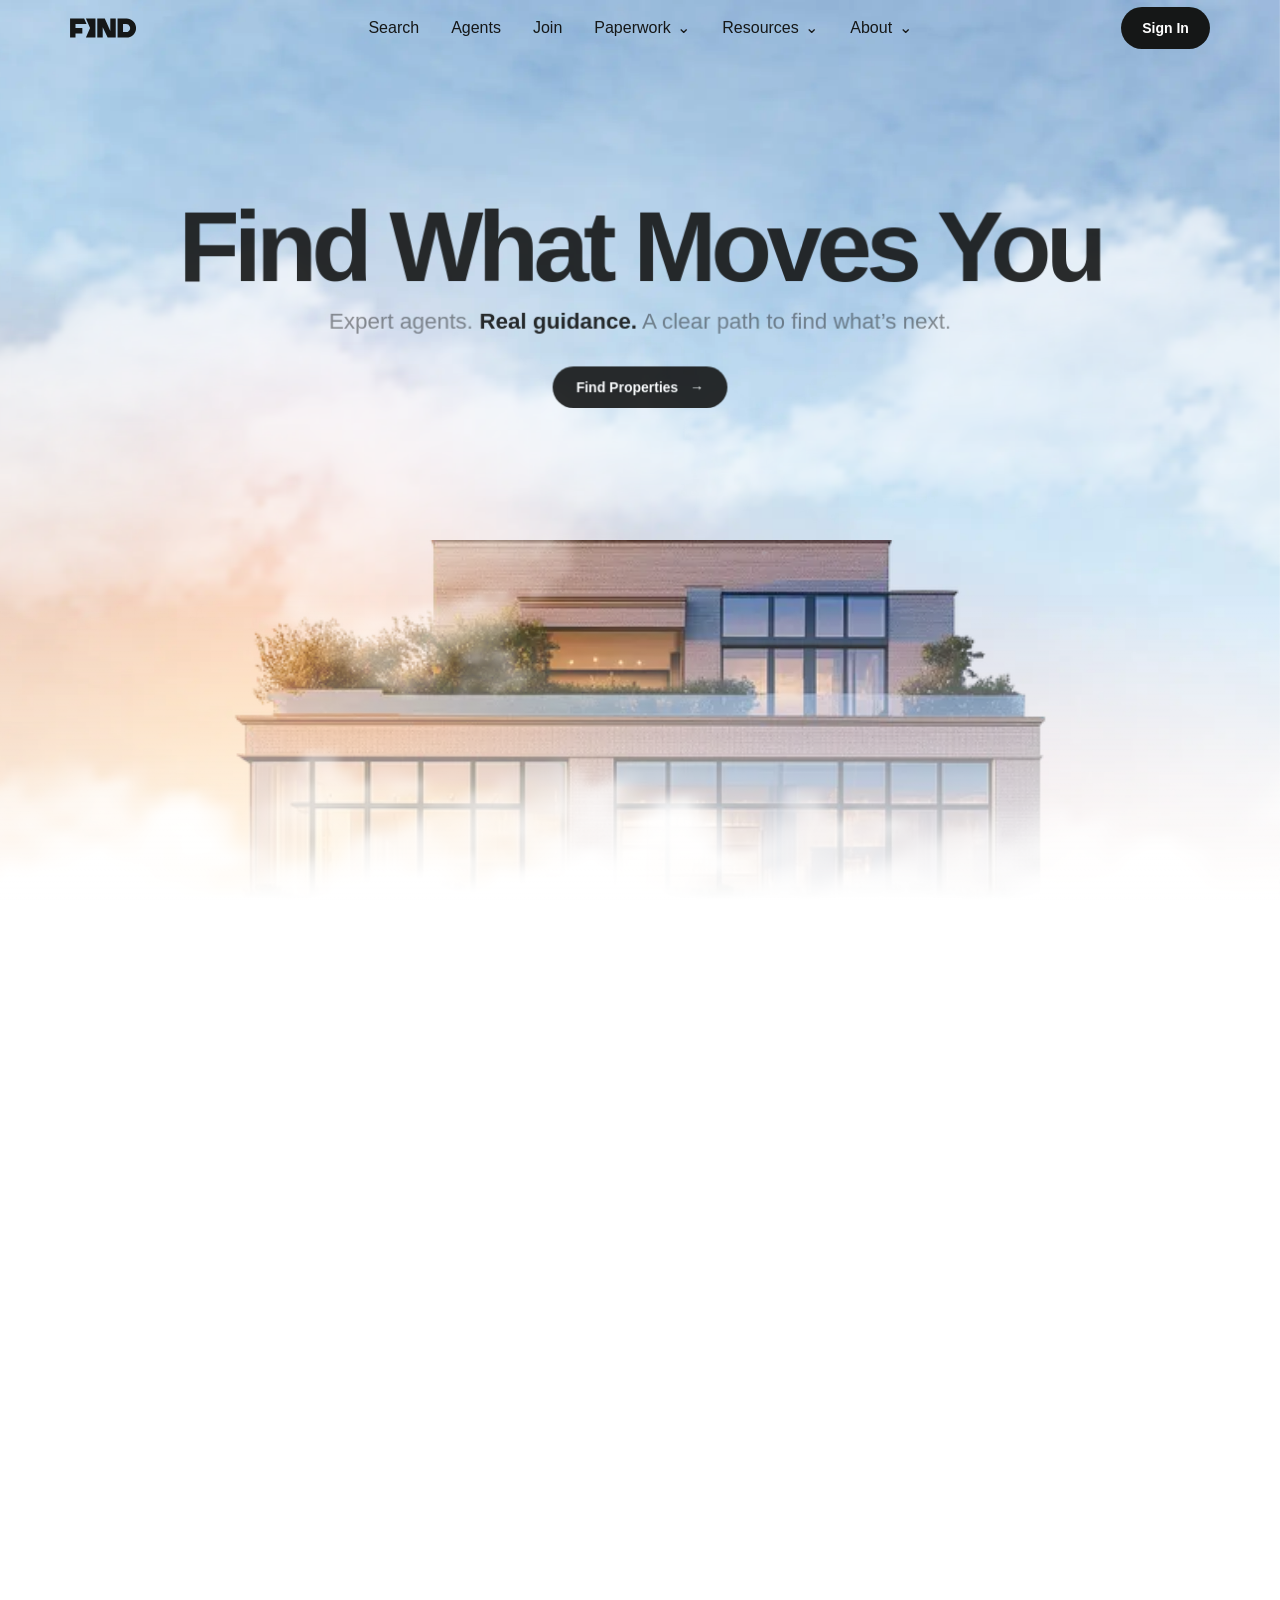
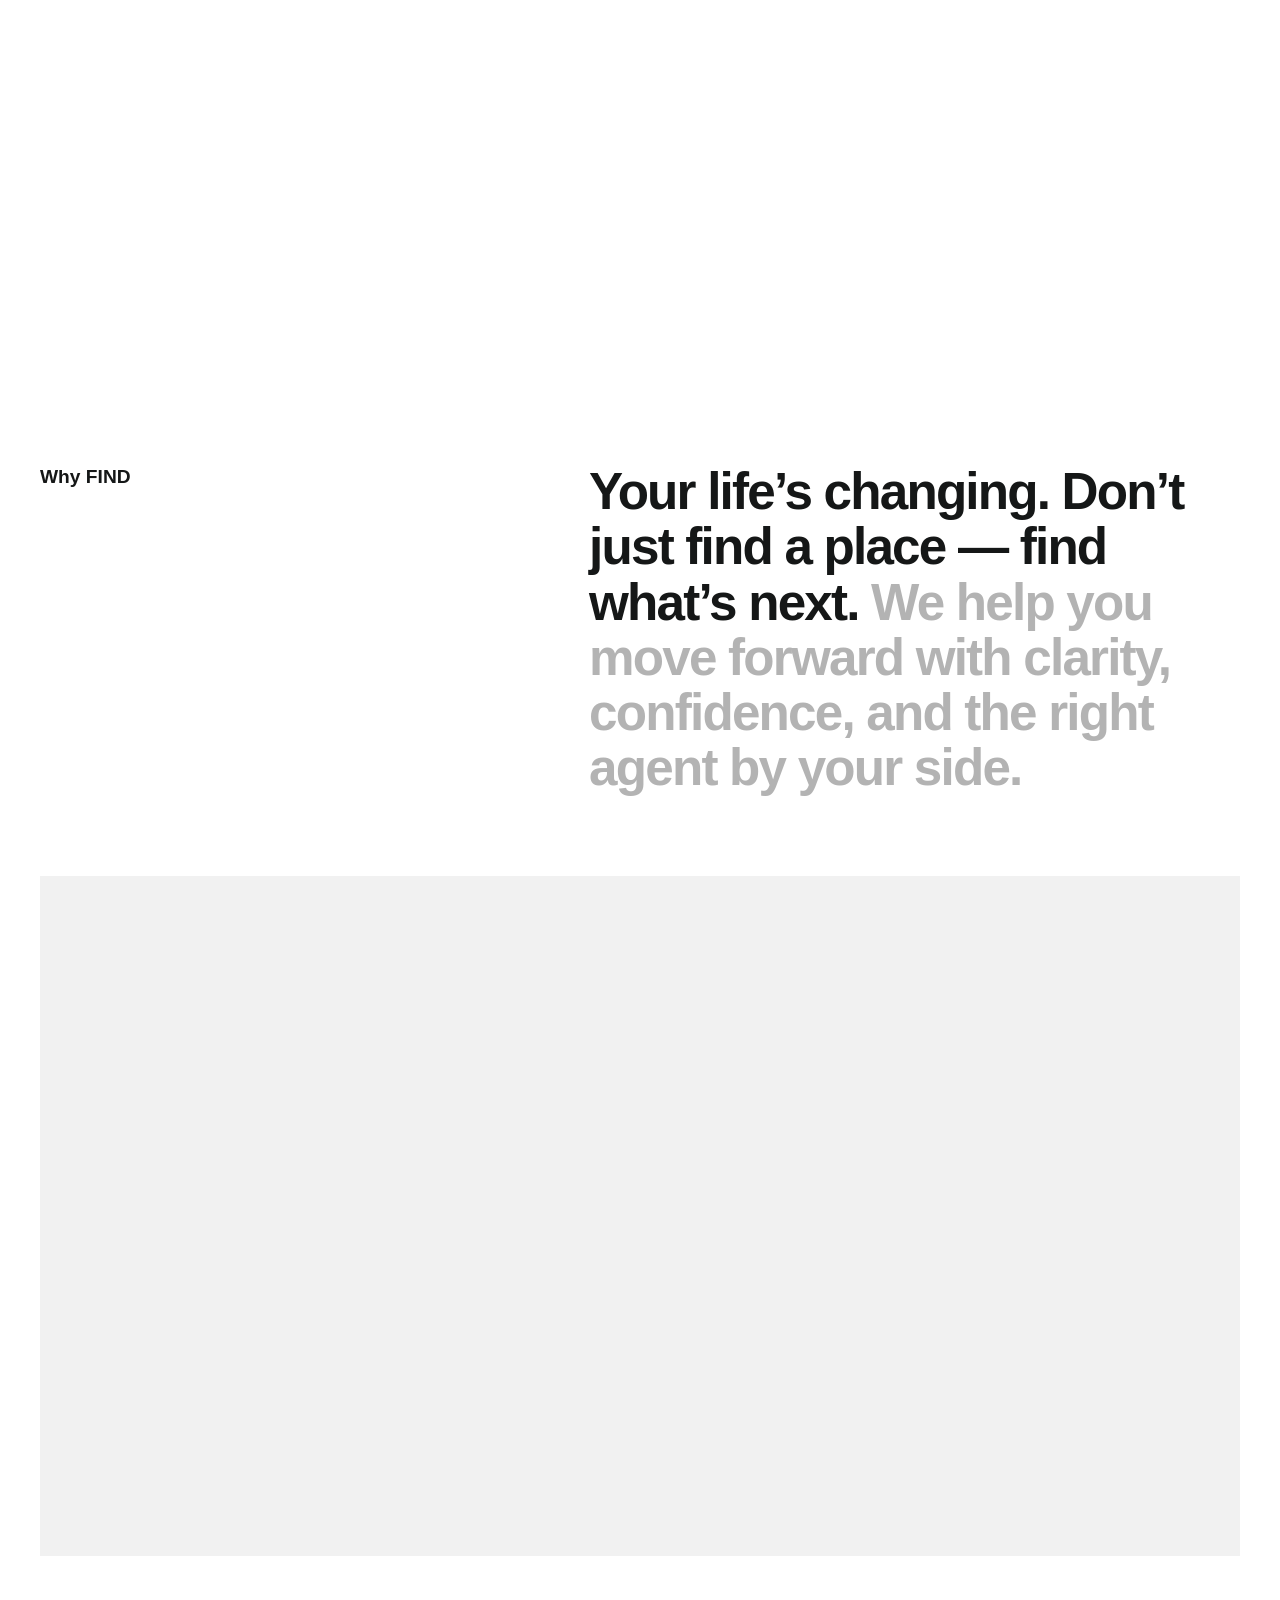
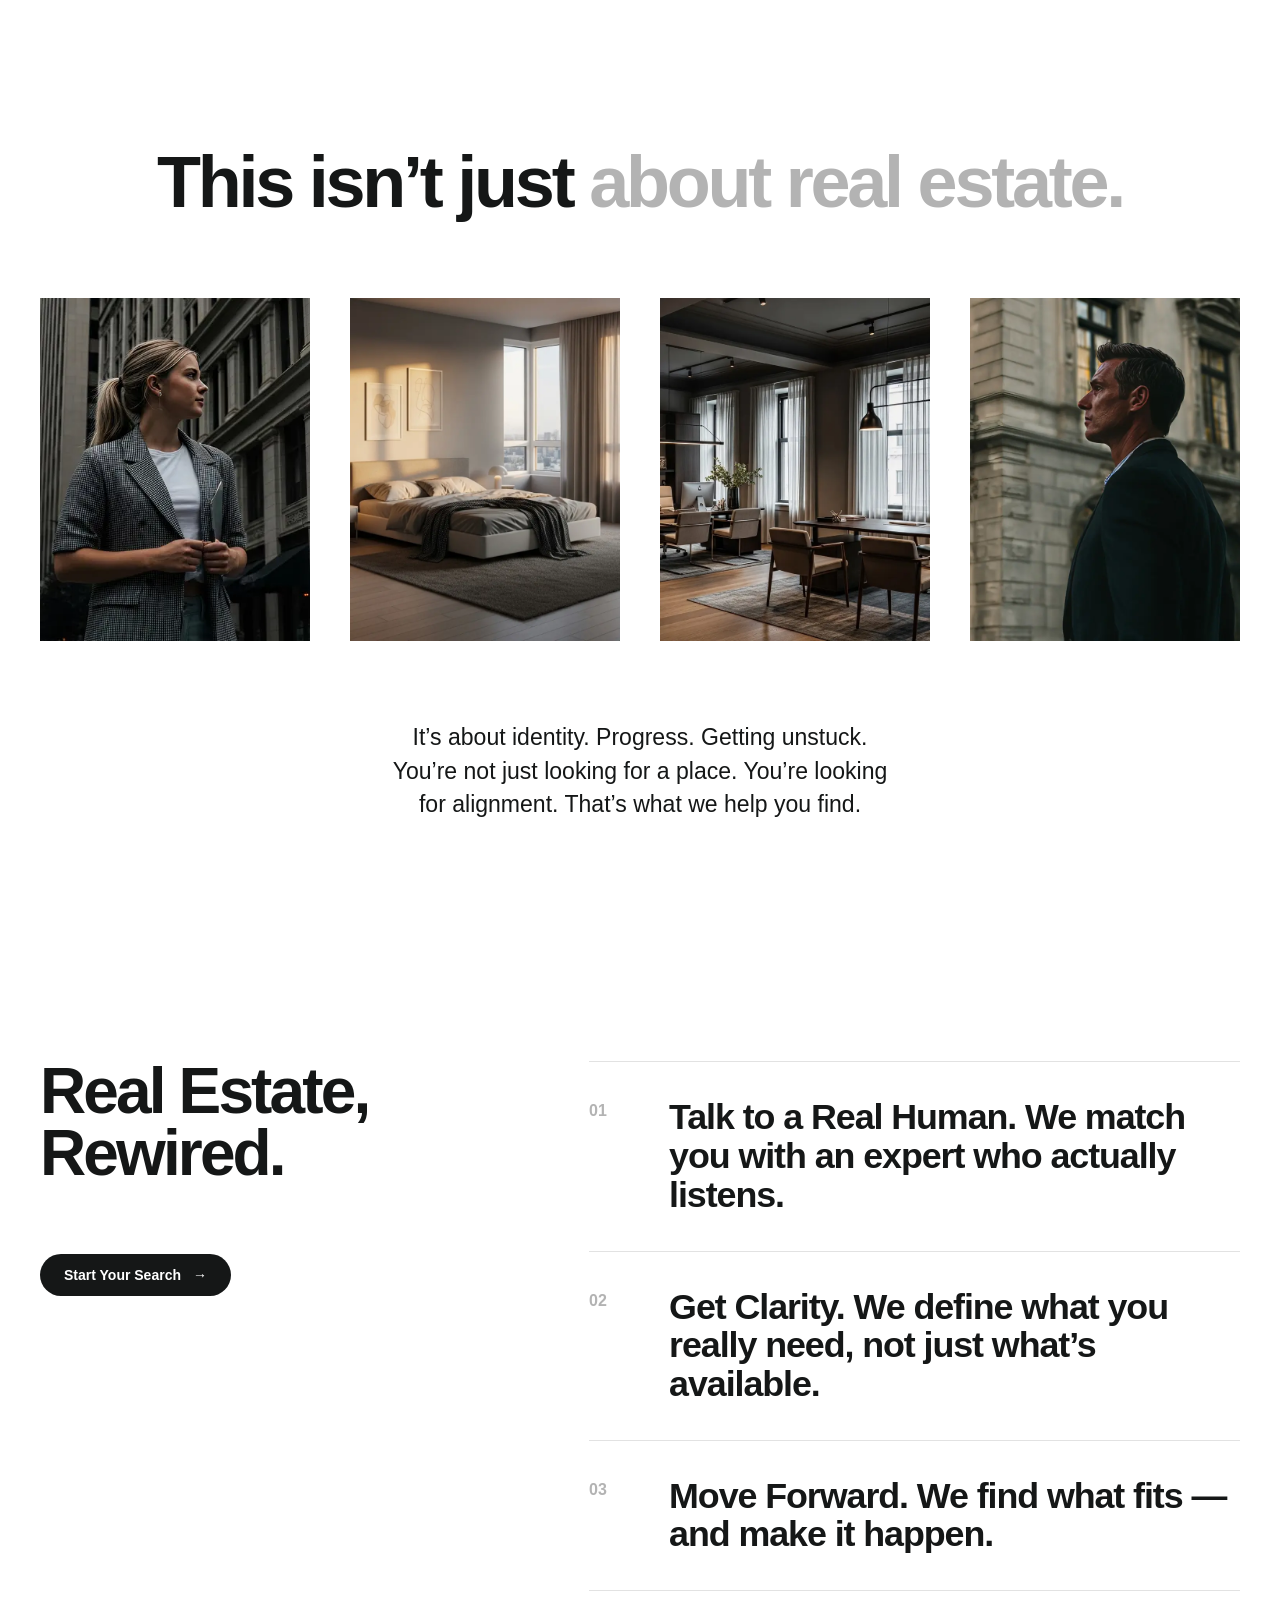
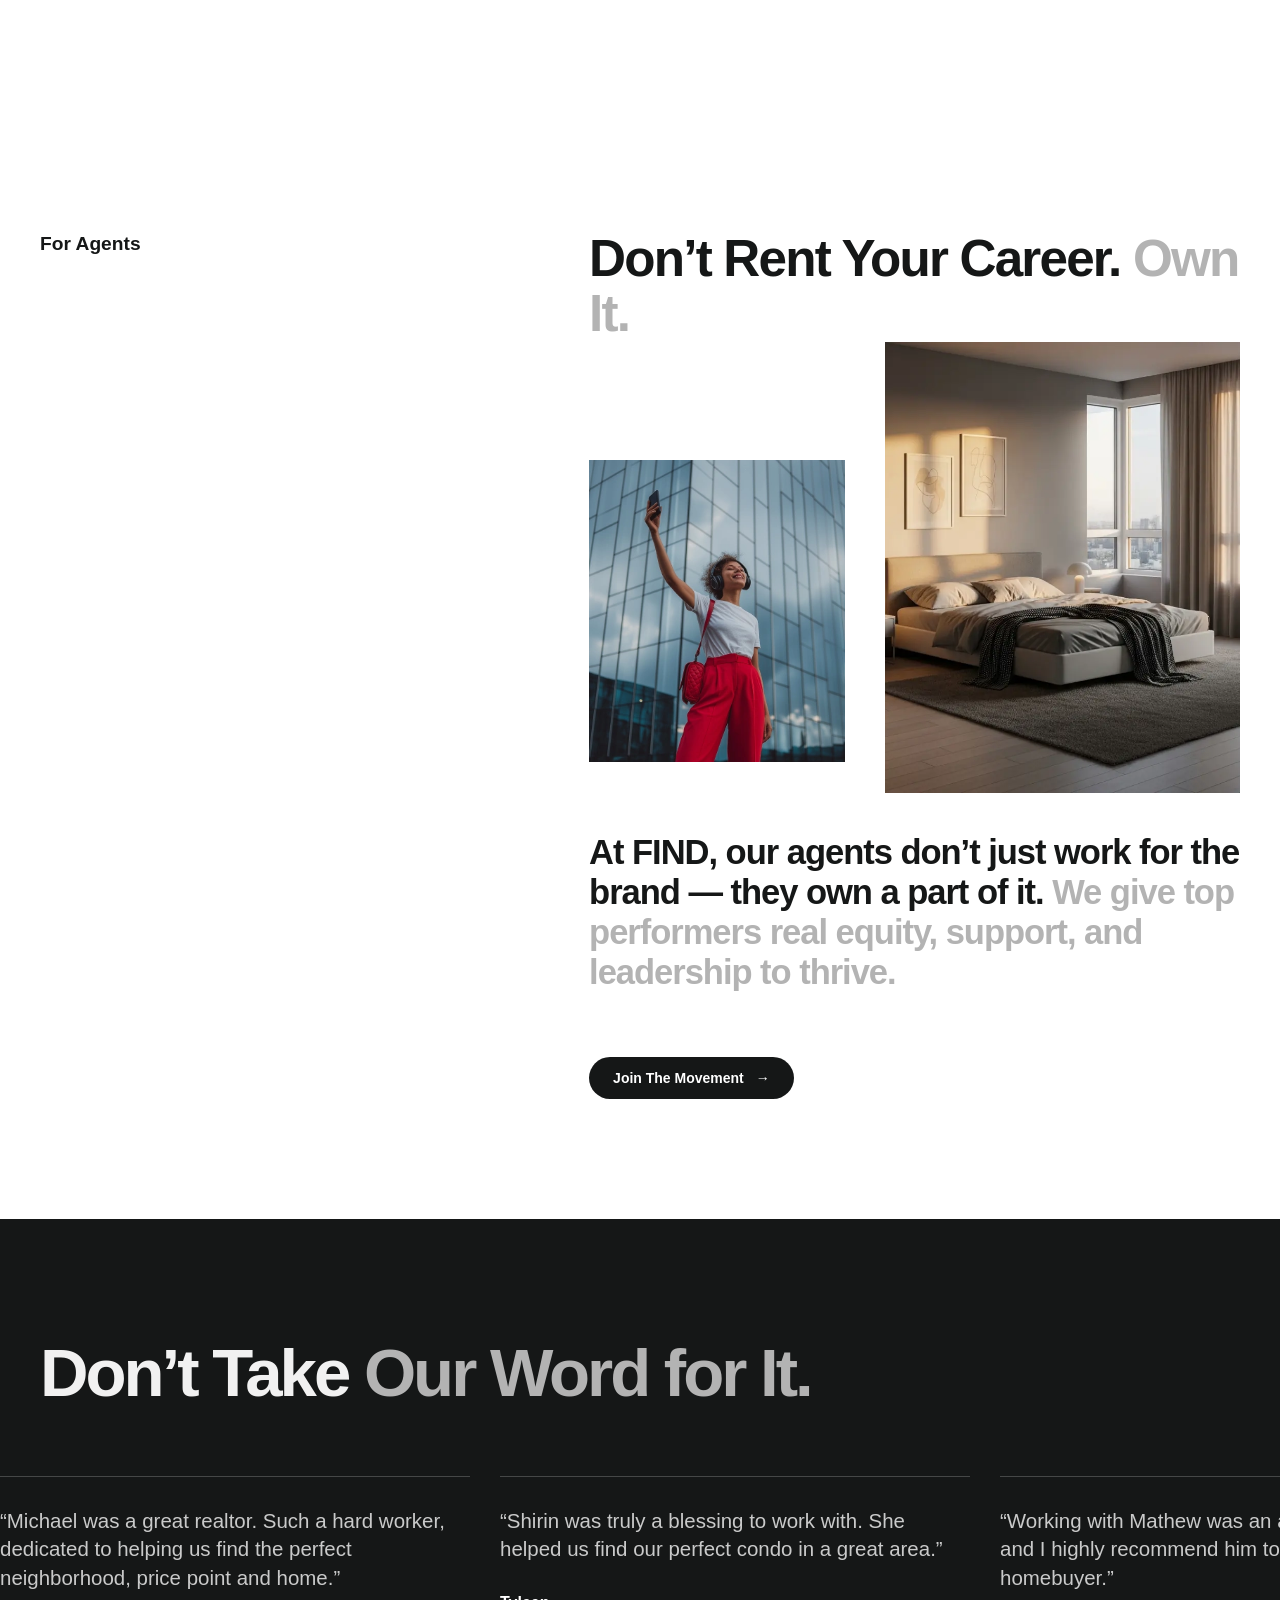
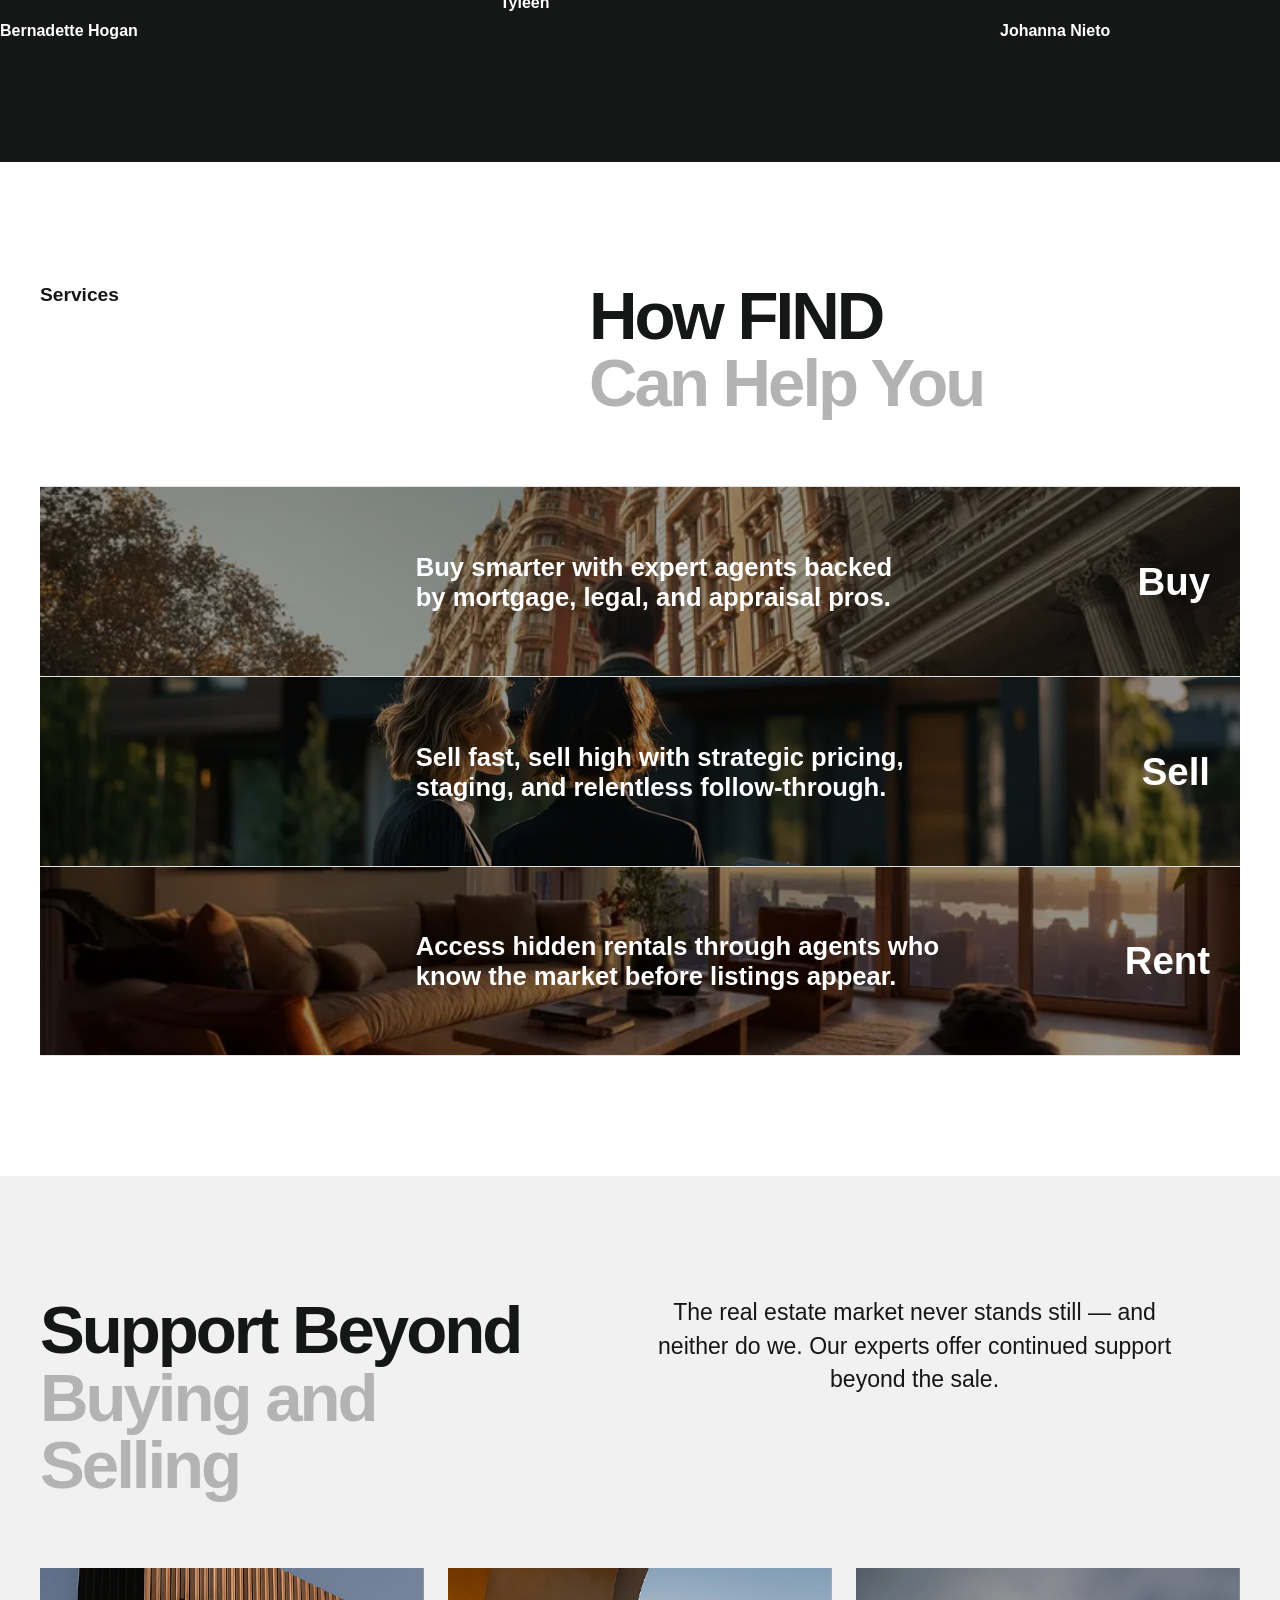
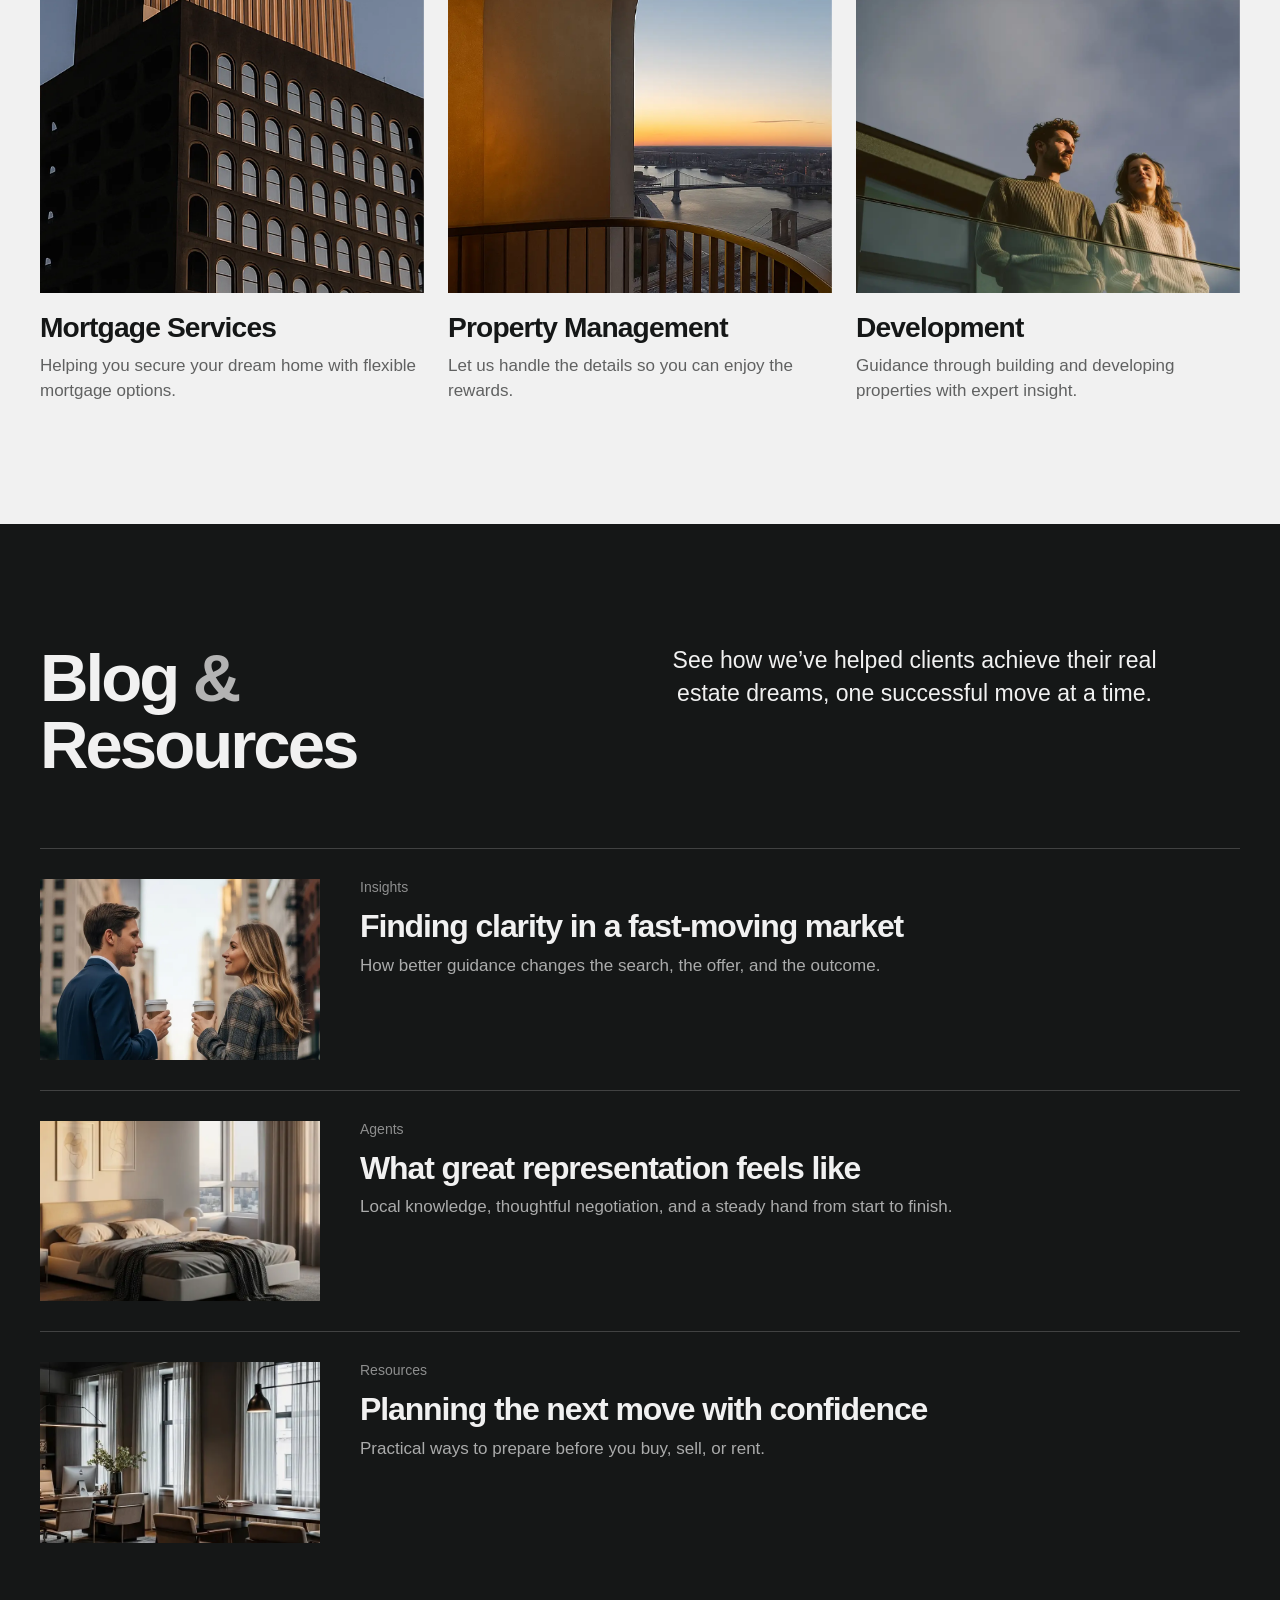
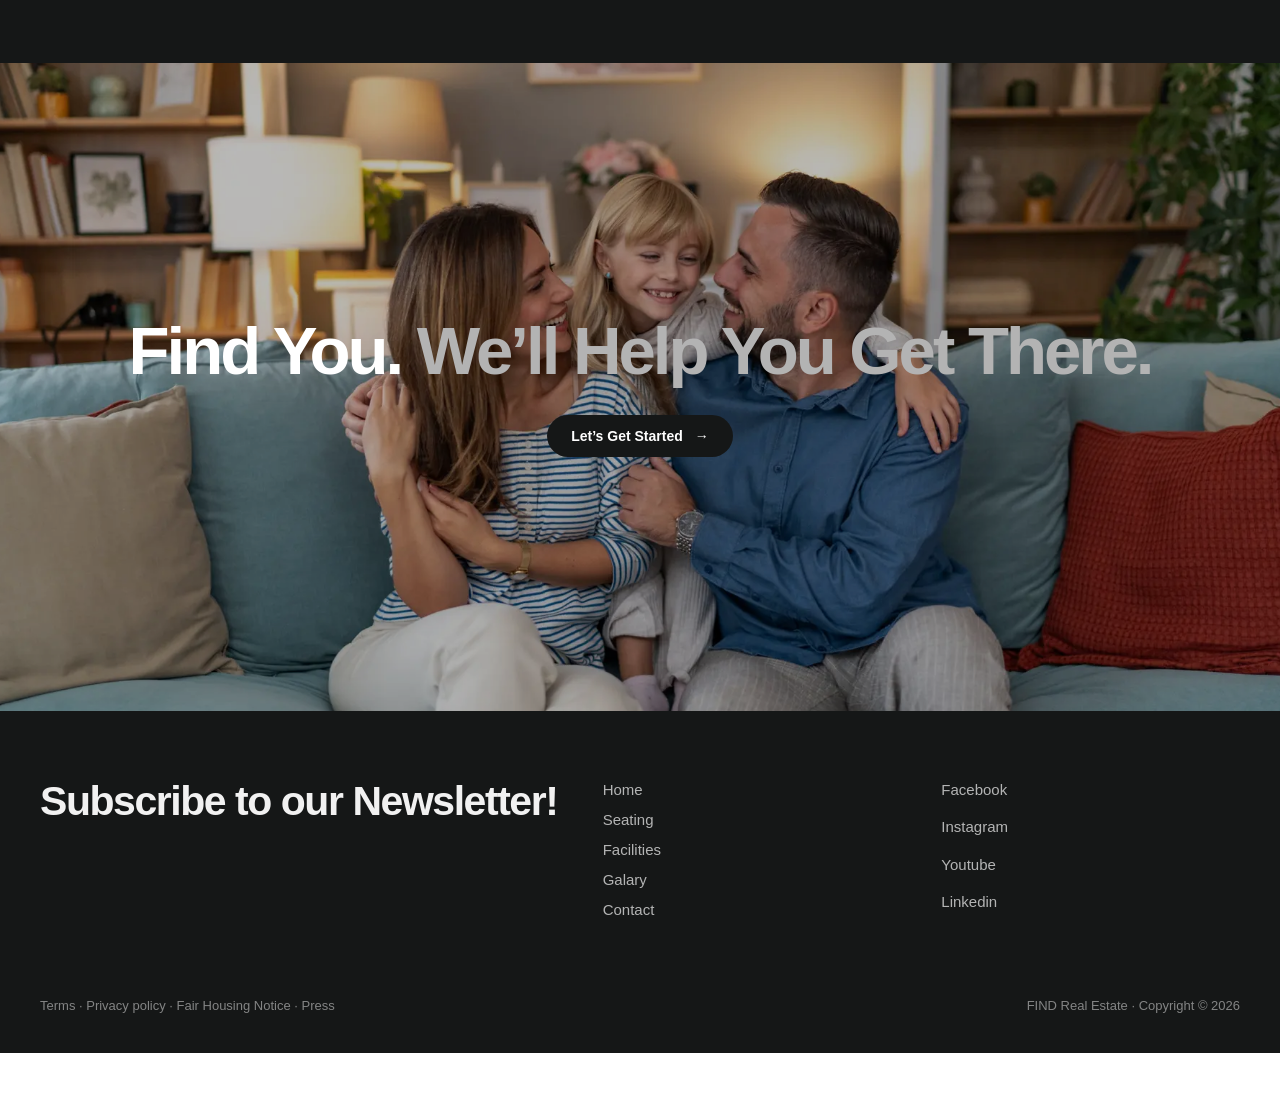
==== hero-exact.html @ 07f0ac07 "feat: recreate find real estate landing page" ====
<!doctype html>
<html lang="en">
<head>
  <meta charset="utf-8">
  <meta name="viewport" content="width=device-width, initial-scale=1">
  <title>FIND Hero Replica</title>
  <style>
    :root {
      --ink: #151717;
      --muted: rgba(21, 23, 23, 0.5);
      --asset-dir: "FIND Real Estate _ Purchase, Rent or Sell Commercial and Residential Real Estate_files";
    }

    * {
      box-sizing: border-box;
    }

    html {
      font-size: 10px;
      background: #fff;
    }

    body {
      margin: 0;
      color: var(--ink);
      font-family: Arial, Helvetica, sans-serif;
      overflow-x: hidden;
    }

    a {
      color: inherit;
      text-decoration: none;
    }

    .site-header {
      position: fixed;
      top: 0;
      left: 0;
      right: 0;
      z-index: 20;
      height: 5.6rem;
      display: flex;
      align-items: center;
      padding: 0 7rem;
      color: var(--ink);
    }

    .brand {
      width: 6.6rem;
      height: 2rem;
      display: block;
    }

    .brand svg {
      width: 100%;
      height: 100%;
      display: block;
    }

    .nav {
      position: absolute;
      left: 50%;
      transform: translateX(-50%);
      display: flex;
      align-items: center;
      gap: 3.2rem;
      font-size: 1.6rem;
      line-height: 1;
      white-space: nowrap;
    }

    .nav span {
      display: inline-flex;
      align-items: center;
      gap: .65rem;
    }

    .sign-in {
      margin-left: auto;
      height: 4.2rem;
      min-width: 8.9rem;
      border-radius: 99rem;
      display: inline-flex;
      align-items: center;
      justify-content: center;
      background: var(--ink);
      color: #fff;
      font-size: 1.4rem;
      font-weight: 600;
    }

    .hero {
      position: relative;
      height: 500vh;
      margin-top: -5.6rem;
      margin-bottom: -100vh;
      opacity: 0;
      animation: hero-in .7s ease .18s forwards;
    }

    .hero-sticky {
      position: sticky;
      top: 0;
      height: 100vh;
      overflow: hidden;
    }

    .scene,
    .back,
    .composite {
      position: absolute;
      inset: 0;
    }

    .scene {
      overflow: hidden;
      pointer-events: none;
    }

    .layer-img {
      display: block;
      width: 100%;
      height: 100%;
      object-fit: cover;
      user-select: none;
      -webkit-user-drag: none;
    }

    .back {
      transform-origin: center;
      transform: scale(1.06);
      animation: back-in 4.5s cubic-bezier(.16, 1, .3, 1) .18s forwards;
    }

    .house,
    .composite-house {
      position: absolute;
      top: 60vh;
      left: 0;
      right: 0;
      height: 170.8rem;
      z-index: 2;
      transform-origin: bottom center;
      will-change: transform, opacity;
    }

    .house img,
    .composite-house img {
      width: 100%;
      height: auto;
      display: block;
    }

    .house {
      animation: house-in 3s cubic-bezier(.16, 1, .3, 1) .2s both;
    }

    .composite {
      z-index: 3;
      opacity: 0;
      mask-image: url("#find-mask");
      -webkit-mask-image: url("#find-mask");
      mask-repeat: no-repeat;
      -webkit-mask-repeat: no-repeat;
      mask-size: 97.7rem 42.3rem;
      -webkit-mask-size: 97.7rem 42.3rem;
      mask-position: center center;
      -webkit-mask-position: center center;
      will-change: opacity;
    }

    .clouds {
      position: absolute;
      inset: 0;
      z-index: 4;
      will-change: transform;
    }

    .cloud {
      position: absolute;
      z-index: 4;
      will-change: transform;
      animation: cloud-in 3.4s cubic-bezier(.16, 1, .3, 1) .15s both;
    }

    .cloud:first-child {
      top: 25%;
      left: -33.72rem;
      width: 112.4rem;
      height: 47.7rem;
    }

    .cloud:last-child {
      top: 20%;
      right: -33.72rem;
      width: 93.6rem;
      height: 39.7rem;
      animation-delay: .25s;
    }

    .smoke {
      position: absolute;
      left: 0;
      right: 0;
      bottom: 0;
      height: 62rem;
      z-index: 5;
      transform: translateY(70%);
      will-change: transform;
    }

    .smoke img {
      object-position: top center;
    }

    .logo-outline {
      position: absolute;
      top: calc(50% - 21.15rem);
      left: calc(50% - 48.85rem);
      width: 97.7rem;
      height: 42.3rem;
      z-index: 6;
      opacity: 0;
      color: transparent;
      will-change: opacity;
    }

    .logo-outline svg {
      width: 100%;
      height: 100%;
      overflow: visible;
    }

    .logo-outline path {
      fill: transparent;
      stroke: #fff;
      stroke-width: 2px;
      stroke-dasharray: 1400;
      stroke-dashoffset: 1400;
    }

    .reveal-wordmark {
      position: absolute;
      left: 50%;
      top: 23.4rem;
      z-index: 6;
      width: min(75rem, 86vw);
      transform: translateX(-50%);
      text-align: center;
      opacity: 0;
      font-weight: 900;
      letter-spacing: -.08em;
      line-height: .72;
      color: transparent;
      background-image: url("FIND Real Estate _ Purchase, Rent or Sell Commercial and Residential Real Estate_files/house.webp");
      background-size: 92rem auto;
      background-position: center 1rem;
      background-repeat: no-repeat;
      -webkit-background-clip: text;
      background-clip: text;
      will-change: opacity, transform;
    }

    .reveal-wordmark .find {
      display: block;
      font-size: clamp(14rem, 20vw, 27rem);
    }

    .reveal-wordmark .real-estate {
      display: block;
      margin-top: 1.8rem;
      font-size: clamp(5rem, 7.8vw, 10.6rem);
      line-height: .85;
      letter-spacing: -.075em;
      text-transform: none;
    }

    .content {
      position: relative;
      z-index: 8;
      height: 100%;
      display: block;
      padding: 0 4rem 22.8rem;
      text-align: center;
      will-change: transform, opacity;
    }

    .content-inner {
      padding-top: 18.2rem;
      transform: translateY(.6rem);
      animation: copy-in 1.2s cubic-bezier(.16, 1, .3, 1) .35s forwards;
      opacity: 0;
    }

    h1 {
      margin: 0;
      font-size: clamp(5.2rem, 7.85vw, 10.7rem);
      line-height: 1;
      letter-spacing: -.055em;
      font-weight: 800;
      white-space: nowrap;
    }

    .subcopy {
      margin: 1.1rem 0 0;
      font-size: clamp(1.7rem, 1.76vw, 2.4rem);
      line-height: 1.3;
      font-weight: 500;
      color: var(--muted);
      text-wrap: balance;
    }

    .subcopy strong {
      color: var(--ink);
      font-weight: 700;
    }

    .cta {
      margin: 3rem auto 0;
      height: 4.2rem;
      padding: 0 2.4rem;
      border: 0;
      border-radius: 99rem;
      background: var(--ink);
      color: #fff;
      display: inline-flex;
      align-items: center;
      gap: 1.2rem;
      font: 600 1.4rem/1 Arial, Helvetica, sans-serif;
      cursor: pointer;
      transition: transform .4s cubic-bezier(.16, 1, .3, 1), background .2s ease;
    }

    .cta:hover {
      transform: translateY(-1px) scale(1.015);
      background: #000;
    }

    .bottom-fade {
      position: absolute;
      left: 0;
      right: 0;
      bottom: 0;
      height: 30.9rem;
      z-index: 7;
      background: linear-gradient(180deg, rgba(255,255,255,0), #fff);
      pointer-events: none;
    }

    .after {
      min-height: 100vh;
      display: grid;
      place-items: center;
      background: #fff;
      font-size: clamp(3rem, 5vw, 7.2rem);
      line-height: 1;
      letter-spacing: -.04em;
      font-weight: 600;
      text-align: center;
    }

    .after span {
      color: #b3b3b3;
    }

    .container {
      width: min(128.3rem, calc(100% - 8rem));
      margin: 0 auto;
    }

    .grid-2 {
      display: grid;
      grid-template-columns: minmax(18rem, 1fr) minmax(0, 1.32fr);
      gap: 5.6rem;
      align-items: start;
    }

    .section-label {
      font-size: clamp(1.6rem, 1.5vw, 2rem);
      line-height: 1.4;
      font-weight: 700;
    }

    .section-title {
      margin: 0;
      font-size: clamp(4.2rem, 5.25vw, 7.2rem);
      line-height: 1;
      letter-spacing: -.045em;
      font-weight: 650;
    }

    .section-title .muted,
    .large-copy .muted,
    .steps-text .muted,
    .agent-copy .muted {
      color: #b3b3b3;
    }

    .large-copy {
      font-size: clamp(3.2rem, 4vw, 5.6rem);
      line-height: 1.08;
      letter-spacing: -.035em;
      font-weight: 600;
    }

    .why {
      padding: 12rem 0 7rem;
    }

    .why-copy {
      margin: 0;
    }

    .why-video {
      margin-top: 8rem;
      position: relative;
      height: min(58vw, 68rem);
      overflow: hidden;
      background: #f1f1f1;
      clip-path: inset(0 round 0);
    }

    .why-video video {
      width: 100%;
      height: 100%;
      object-fit: cover;
      display: block;
      transform: scale(1.04);
    }

    .arrows-section {
      min-height: 100vh;
      display: grid;
      place-items: center;
      padding: 12rem 0;
      overflow: hidden;
    }

    .arrows-title {
      margin: 0;
      text-align: center;
      font-size: clamp(4rem, 6vw, 7.2rem);
      line-height: 1;
      letter-spacing: -.045em;
      font-weight: 650;
    }

    .arrows-title span {
      color: #b3b3b3;
    }

    .arrow-row {
      margin: 8rem auto;
      display: grid;
      grid-template-columns: repeat(4, minmax(0, 1fr));
      gap: 4rem;
      align-items: center;
    }

    .arrow-row img {
      width: 100%;
      height: auto;
      display: block;
      transform: translateX(-8%) scale(.94);
      opacity: .4;
      transition: transform 1.2s cubic-bezier(.16, 1, .3, 1), opacity 1.2s ease;
    }

    .in-view .arrow-row img {
      transform: translateX(0) scale(1);
      opacity: 1;
    }

    .arrow-row img:nth-child(2) { transition-delay: .1s; }
    .arrow-row img:nth-child(3) { transition-delay: .2s; }
    .arrow-row img:nth-child(4) { transition-delay: .3s; }

    .center-text {
      width: min(52rem, 100%);
      margin: 0 auto;
      text-align: center;
      font-size: clamp(1.8rem, 1.8vw, 2.4rem);
      line-height: 1.45;
      font-weight: 500;
    }

    .rewired {
      padding: 12rem 0;
      background: #fff;
    }

    .steps-title {
      margin: 0 0 4rem;
      font-size: clamp(4.4rem, 5vw, 7.2rem);
      line-height: .96;
      letter-spacing: -.045em;
      font-weight: 650;
    }

    .steps-list {
      counter-reset: step;
      display: grid;
      gap: 0;
    }

    .step {
      counter-increment: step;
      position: relative;
      padding: 3.6rem 0 3.6rem 8rem;
      border-top: 1px solid rgba(21, 23, 23, .12);
      font-size: clamp(2.4rem, 2.8vw, 4.4rem);
      line-height: 1.08;
      letter-spacing: -.03em;
      font-weight: 600;
    }

    .step:last-child {
      border-bottom: 1px solid rgba(21, 23, 23, .12);
    }

    .step:before {
      content: counter(step, decimal-leading-zero);
      position: absolute;
      left: 0;
      top: 4rem;
      font-size: 1.6rem;
      letter-spacing: 0;
      color: #b3b3b3;
    }

    .agents {
      padding: 12rem 0;
    }

    .agent-media {
      display: grid;
      grid-template-columns: .72fr 1fr;
      gap: 4rem;
      align-items: center;
    }

    .agent-media img {
      width: 100%;
      height: auto;
      display: block;
      object-fit: cover;
    }

    .agent-media img:first-child {
      margin-top: 34%;
    }

    .agent-copy {
      margin-top: 4rem;
      font-size: clamp(2.4rem, 2.7vw, 4.4rem);
      line-height: 1.15;
      letter-spacing: -.03em;
      font-weight: 600;
    }

    .testimonials {
      padding: 12rem 0;
      background: #151717;
      color: #f1f1f1;
      overflow: hidden;
    }

    .testimonial-track {
      margin-top: 7rem;
      display: flex;
      gap: 3rem;
      animation: marquee 32s linear infinite;
    }

    .quote {
      flex: 0 0 min(47rem, 80vw);
      border-top: 1px solid rgba(241, 241, 241, .22);
      padding-top: 3rem;
      font-size: clamp(1.8rem, 1.6vw, 2.2rem);
      line-height: 1.38;
      color: rgba(241, 241, 241, .82);
    }

    .quote strong {
      display: block;
      margin-top: 2.8rem;
      color: #fff;
      font-size: 1.6rem;
    }

    @keyframes marquee {
      to { transform: translateX(calc(-50% - 1.5rem)); }
    }

    .services {
      padding: 12rem 0;
    }

    .service-list {
      margin-top: 7rem;
      display: grid;
    }

    .service {
      position: relative;
      min-height: 19rem;
      border-top: 1px solid rgba(21, 23, 23, .12);
      display: grid;
      grid-template-columns: 1fr minmax(0, 1.8fr) 18rem;
      align-items: center;
      gap: 4rem;
      overflow: hidden;
      color: #fff;
    }

    .service:last-child {
      border-bottom: 1px solid rgba(21, 23, 23, .12);
    }

    .service img {
      position: absolute;
      inset: 0;
      width: 100%;
      height: 100%;
      object-fit: cover;
      z-index: 0;
      transform: scale(1.04);
      transition: transform .8s cubic-bezier(.16, 1, .3, 1);
    }

    .service:after {
      content: "";
      position: absolute;
      inset: 0;
      z-index: 1;
      background: rgba(0,0,0,.42);
    }

    .service:hover img {
      transform: scale(1);
    }

    .service > *:not(img) {
      position: relative;
      z-index: 2;
    }

    .service p {
      margin: 0;
      font-size: clamp(1.8rem, 2vw, 2.8rem);
      line-height: 1.18;
      font-weight: 600;
      text-wrap: balance;
    }

    .service-name {
      justify-self: end;
      padding-right: 3rem;
      font-size: clamp(2.4rem, 3vw, 4.4rem);
      font-weight: 700;
    }

    .support {
      padding: 12rem 0;
      background: #f1f1f1;
    }

    .support-items {
      margin-top: 7rem;
      display: grid;
      grid-template-columns: repeat(3, 1fr);
      gap: 2.4rem;
    }

    .support-item img {
      width: 100%;
      aspect-ratio: 1.18;
      object-fit: cover;
      display: block;
    }

    .support-item h3 {
      margin: 2rem 0 1rem;
      font-size: clamp(2rem, 2.2vw, 3.2rem);
      line-height: 1.1;
      letter-spacing: -.03em;
    }

    .support-item p {
      margin: 0;
      color: rgba(21, 23, 23, .66);
      font-size: 1.7rem;
      line-height: 1.45;
    }

    .posts {
      padding: 12rem 0;
      background: #151717;
      color: #f1f1f1;
    }

    .post-list {
      margin-top: 7rem;
      display: grid;
      gap: 3rem;
    }

    .post {
      display: grid;
      grid-template-columns: 28rem 1fr;
      gap: 4rem;
      padding-top: 3rem;
      border-top: 1px solid rgba(241, 241, 241, .2);
    }

    .post img {
      width: 100%;
      aspect-ratio: 1.55;
      object-fit: cover;
      display: block;
    }

    .post time {
      color: rgba(241, 241, 241, .55);
      font-size: 1.4rem;
    }

    .post h3 {
      margin: 1.4rem 0 1rem;
      font-size: clamp(2.4rem, 2.5vw, 3.8rem);
      line-height: 1.08;
      letter-spacing: -.035em;
    }

    .post p {
      margin: 0;
      color: rgba(241, 241, 241, .68);
      font-size: 1.7rem;
      line-height: 1.45;
    }

    .final-cta {
      min-height: 72vh;
      position: relative;
      display: grid;
      place-items: center;
      text-align: center;
      overflow: hidden;
      color: #fff;
    }

    .final-cta img {
      position: absolute;
      inset: 0;
      width: 100%;
      height: 100%;
      object-fit: cover;
      transform: scale(1.08);
      z-index: 0;
    }

    .final-cta:after {
      content: "";
      position: absolute;
      inset: 0;
      background: rgba(0,0,0,.28);
      z-index: 1;
    }

    .final-cta-content {
      position: relative;
      z-index: 2;
      padding: 4rem;
    }

    .site-footer {
      padding: 7rem 0 4rem;
      background: #151717;
      color: #f1f1f1;
    }

    .footer-grid {
      display: grid;
      grid-template-columns: 1.4fr .8fr .8fr;
      gap: 4rem;
    }

    .footer-title {
      font-size: clamp(2.8rem, 3.2vw, 4.4rem);
      line-height: 1;
      letter-spacing: -.035em;
      font-weight: 650;
    }

    .footer-links {
      display: grid;
      gap: 1.3rem;
      font-size: 1.5rem;
      color: rgba(241,241,241,.72);
    }

    .copyright {
      margin-top: 8rem;
      display: flex;
      justify-content: space-between;
      gap: 2rem;
      color: rgba(241,241,241,.5);
      font-size: 1.3rem;
    }

    .mask-defs {
      position: absolute;
      width: 0;
      height: 0;
      overflow: hidden;
    }

    @keyframes hero-in {
      to { opacity: 1; }
    }

    @keyframes back-in {
      to { transform: scale(1); }
    }

    @keyframes house-in {
      from { transform: translateY(50%); }
      to { transform: translateY(0); }
    }

    @keyframes cloud-in {
      from { opacity: 0; transform: translateY(10%); }
      to { opacity: 1; transform: translateY(0); }
    }

    @keyframes copy-in {
      to { opacity: 1; transform: translateY(0); }
    }

    @media (max-width: 767px) {
      .site-header {
        height: 5.7rem;
        padding: 0 2.4rem;
      }

      .nav,
      .sign-in {
        display: none;
      }

      .brand {
        width: 5rem;
      }

      .hero {
        height: 350vh;
        margin-top: -5.7rem;
      }

      .container {
        width: calc(100% - 3.2rem);
      }

      .grid-2,
      .agent-media,
      .service,
      .support-items,
      .post,
      .footer-grid {
        grid-template-columns: 1fr;
      }

      .why,
      .arrows-section,
      .rewired,
      .agents,
      .testimonials,
      .services,
      .support,
      .posts {
        padding: 7rem 0;
      }

      .arrow-row {
        gap: 1.5rem;
        margin: 5rem auto;
      }

      .step {
        padding-left: 4.8rem;
      }

      .service {
        min-height: 25rem;
        padding: 3rem 2rem;
      }

      .service-name {
        justify-self: start;
        padding-right: 0;
      }

      .copyright {
        flex-direction: column;
      }

      .content {
        padding: 0 2rem 15rem;
      }

      .content-inner {
        padding-top: 16rem;
      }

      .house,
      .composite-house {
        height: 33.4rem;
        top: 60vh;
      }

      .cloud:first-child {
        top: 33.7rem;
        left: -57.2rem;
        width: 70.2rem;
        height: 29.8rem;
      }

      .cloud:last-child {
        top: 37.12rem;
        right: -41.2rem;
        width: 55.7rem;
        height: 23.6rem;
      }

      .smoke {
        height: 45rem;
      }

      .logo-outline {
        top: calc(50% - 5.1rem);
        left: calc(50% - 11.75rem);
        width: 23.5rem;
        height: 10.2rem;
      }

      .reveal-wordmark {
        top: 27rem;
        width: 88vw;
        background-size: 42rem auto;
      }

      .composite {
        mask-size: 23.5rem 10.2rem;
        -webkit-mask-size: 23.5rem 10.2rem;
      }

      h1 {
        letter-spacing: -.02em;
        white-space: normal;
      }
    }
  </style>
</head>
<body>
  <svg class="mask-defs" aria-hidden="true">
    <defs>
      <mask id="find-mask" maskUnits="objectBoundingBox" maskContentUnits="objectBoundingBox">
        <rect width="1" height="1" fill="black"></rect>
        <svg viewBox="0 0 977 423" preserveAspectRatio="none" width="1" height="1">
          <g fill="white">
            <path d="M836.06 1.01c77.3 0 139.94 62.69 139.94 140C976 218.33 913.35 281 836.06 281H702.61V1.01zm-52.82 80.17v119.44h44.58a59.5 59.5 0 0 0 42.21-17.5 59.7 59.7 0 0 0-42.2-101.94z"></path>
            <path d="M595.45 183.2V1h80.14v279.99H556.68l-73.33-152.93V281H403.2V1h110.33z"></path>
            <path d="M376.19 280.99h-141l61.26-140.29L235.2 1h141v279.99Z"></path>
            <path d="M244.55 81.28H81.14v59.42h101.02v80.17H81.14v60.12H1V1h207.91z"></path>
            <path d="M610.88 350.4h18.48v13.96h-18.48v31.8c0 3.36.95 6.05 3 7.89 2.03 1.82 5.08 2.63 8.92 2.63 1.47 0 2.85-.14 4.15-.44.8-.19 1.6-.4 2.41-.63v14c-1.04.47-2.48.88-4.34 1.19a42 42 0 0 1-7.12.54c-9 0-15.5-2.16-19.73-6.29-4.13-4.22-6.29-10.69-6.29-19.59v-31.1h-13.3V350.4h13.3v-16.26l19-7.1z"></path>
            <path d="M732.73 350.6h18.48v13.96h-18.48v31.8c0 3.36.94 6.05 3 7.89 2.03 1.82 5.07 2.63 8.92 2.63 1.46 0 2.85-.14 4.14-.44.8-.19 1.61-.4 2.42-.63v14c-1.05.47-2.49.87-4.35 1.18a41.7 41.7 0 0 1-7.11.55c-9 0-15.51-2.16-19.74-6.29-4.13-4.22-6.28-10.69-6.28-19.59v-31.1h-13.3V350.6h13.3v-16.27l19-7.09z"></path>
            <path d="M546.65 349c9.3 0 16.6 1.89 21.98 5.56v.01c5.05 3.36 7.93 7.96 8.69 13.85h-16.84a8.17 8.17 0 0 0-4.25-5.34c-2.46-1.42-5.83-2.08-10-2.08-3.8 0-6.8.56-8.9 1.81a5.9 5.9 0 0 0-3.16 5.35c0 2.04.93 3.69 2.67 4.88l.02.02h.02c1.65 1.04 4.26 1.9 7.74 2.66l12.89 2.66c7.04 1.46 12.24 4.18 15.7 8.08v.02a19.26 19.26 0 0 1 5.34 13.6c0 6.48-2.45 11.52-7.36 15.21l-.48.35c-5.18 3.66-12.64 5.56-22.52 5.56-10.33 0-18.42-2.08-24.36-6.13-5.6-3.82-8.77-8.98-9.54-15.53h16.83a10.8 10.8 0 0 0 5.06 7.13l.02.01.02.01c3 1.7 7.02 2.51 11.97 2.51 4.43 0 7.84-.6 10.04-1.97h.02a7.14 7.14 0 0 0 3.54-6.31c0-2.01-.7-3.67-2.18-4.82-1.33-1.21-3.65-2.09-6.73-2.74l-11.49-2.38c-8.15-1.7-14.1-4.2-17.93-7.43l-.37-.32c-3.78-3.44-5.68-7.83-5.68-13.25 0-6.6 2.52-11.66 7.56-15.29h.01c5.09-3.75 12.27-5.69 21.67-5.69"></path>
            <path d="M508.46 321v14.52h-51.8v26.64h48.58v14.24h-48.58v28.88h53.48v14.52H437.1V321z"></path>
            <path d="M404.3 321v98.8h-19V321z"></path>
            <path d="M345.13 349c10.13 0 17.7 2.26 22.87 6.62 5.14 4.35 7.76 10.62 7.76 18.98v31.5c0 2.37.15 4.8.43 7.25v.05c.33 2 .79 4.14 1.37 6.4h-18.92c-.45-1.78-.8-3.68-1.04-5.68a89 89 0 0 1-.24-5l-1.89-.43a22.06 22.06 0 0 1-7.67 8.61c-4 2.58-8.94 3.9-14.86 3.9-6.92 0-12.3-1.73-16.28-5.08-3.96-3.43-5.96-7.95-5.96-13.66 0-6.34 2.35-11.37 7.06-15.18 4.85-3.96 11.65-6.57 20.5-7.77l17.64-2.49.87-.12v-4.54c0-3.14-1.08-5.68-3.3-7.48-2.12-1.9-5.2-2.76-9.05-2.76-3.64 0-6.68.62-9.03 1.95h-.01a9.6 9.6 0 0 0-4.28 5.19h-18.11c1.1-5.64 4.2-10.35 9.35-14.16 5.46-4.03 13.02-6.1 22.79-6.1m10.48 38.26-14.13 2.17c-3.82.57-6.78 1.64-8.76 3.3-2.03 1.71-3.02 4.06-3.02 6.93 0 2.6.96 4.7 2.94 6.13 1.9 1.37 4.37 2.01 7.3 2.01 4.58 0 8.53-1.22 11.8-3.7h.02v-.01c3.26-2.57 5-5.64 5-9.19v-7.81l-1.15.18Z"></path>
            <path d="M196.08 321c7.17 0 13.36 1.24 18.62 3.69h.01c5.26 2.36 9.3 5.7 12.18 10 2.86 4.3 4.31 9.33 4.31 15.13 0 5.7-1.44 10.68-4.3 14.98-2.88 4.21-6.92 7.55-12.19 10a42.7 42.7 0 0 1-14.92 3.45l-2.06.13 1.37 1.53 35.63 39.89h-26.4l-31.72-41.05-.3-.39h-4.75v41.44H152V321zm-24.52 43.54h23.96c5.27 0 9.46-1.2 12.41-3.74 3.06-2.65 4.55-6.3 4.55-10.84 0-4.6-1.43-8.22-4.4-10.7-2.96-2.55-7.2-3.74-12.56-3.74h-23.96z"></path>
          </g>
        </svg>
      </mask>
    </defs>
  </svg>

  <header class="site-header">
    <a class="brand" href="#" aria-label="FIND">
      <svg xmlns="http://www.w3.org/2000/svg" fill="none" viewBox="0 0 975 280">
        <path fill="currentColor" d="M836.06 1.01c77.3 0 139.94 62.69 139.94 140C976 218.33 913.35 281 836.06 281H702.61V1.01zm-52.82 80.17v119.44h44.58a59.5 59.5 0 0 0 42.21-17.5 59.7 59.7 0 0 0-42.2-101.94z"></path><path fill="currentColor" d="M595.45 183.2V1h80.14v279.99H556.68l-73.33-152.93V281H403.2V1h110.33z"></path><path fill="currentColor" d="M376.19 280.99h-141l61.26-140.29L235.2 1h141v279.99Z"></path><path fill="currentColor" d="M244.55 81.28H81.14v59.42h101.02v80.17H81.14v60.12H1V1h207.91z"></path>
      </svg>
    </a>
    <nav class="nav" aria-label="Primary">
      <a href="#">Search</a>
      <a href="#">Agents</a>
      <a href="#">Join</a>
      <a href="#"><span>Paperwork <span aria-hidden="true">⌄</span></span></a>
      <a href="#"><span>Resources <span aria-hidden="true">⌄</span></span></a>
      <a href="#"><span>About <span aria-hidden="true">⌄</span></span></a>
    </nav>
    <a href="#" class="sign-in">Sign In</a>
  </header>

  <main>
    <section class="hero" id="hero">
      <div class="hero-sticky">
        <div class="scene">
          <div class="back" data-depth="back">
            <img class="layer-img" src="FIND Real Estate _ Purchase, Rent or Sell Commercial and Residential Real Estate_files/back.webp" alt="">
          </div>
          <div class="house" data-depth="house">
            <img src="FIND Real Estate _ Purchase, Rent or Sell Commercial and Residential Real Estate_files/house.webp" alt="">
          </div>
          <div class="composite" data-depth="composite">
            <div class="composite-house">
              <img src="FIND Real Estate _ Purchase, Rent or Sell Commercial and Residential Real Estate_files/house.webp" alt="">
            </div>
          </div>
          <div class="clouds">
            <div class="cloud" data-depth="cloud-left">
              <img class="layer-img" src="FIND Real Estate _ Purchase, Rent or Sell Commercial and Residential Real Estate_files/cloud.webp" alt="">
            </div>
            <div class="cloud" data-depth="cloud-right">
              <img class="layer-img" src="FIND Real Estate _ Purchase, Rent or Sell Commercial and Residential Real Estate_files/cloud.webp" alt="">
            </div>
          </div>
          <div class="logo-outline" data-depth="logo">
            <svg xmlns="http://www.w3.org/2000/svg" fill="none" viewBox="0 0 975 280">
              <path d="M836.06 1.01c77.3 0 139.94 62.69 139.94 140C976 218.33 913.35 281 836.06 281H702.61V1.01zm-52.82 80.17v119.44h44.58a59.5 59.5 0 0 0 42.21-17.5 59.7 59.7 0 0 0-42.2-101.94z"></path><path d="M595.45 183.2V1h80.14v279.99H556.68l-73.33-152.93V281H403.2V1h110.33z"></path><path d="M376.19 280.99h-141l61.26-140.29L235.2 1h141v279.99Z"></path><path d="M244.55 81.28H81.14v59.42h101.02v80.17H81.14v60.12H1V1h207.91z"></path>
            </svg>
          </div>
          <div class="reveal-wordmark" data-depth="wordmark" aria-hidden="true">
            <span class="find">FIND</span>
            <span class="real-estate">Real Estate</span>
          </div>
          <div class="smoke" data-depth="smoke">
            <img class="layer-img" src="FIND Real Estate _ Purchase, Rent or Sell Commercial and Residential Real Estate_files/smoke.webp" alt="">
          </div>
          <div class="bottom-fade"></div>
        </div>
        <div class="content" data-depth="content">
          <div class="content-inner">
            <h1>Find What Moves You</h1>
            <p class="subcopy">Expert agents. <strong>Real guidance.</strong> A clear path to find what’s next.</p>
            <button class="cta" type="button">Find Properties <span aria-hidden="true">→</span></button>
          </div>
        </div>
      </div>
    </section>
    <section class="why reveal">
      <div class="container">
        <div class="grid-2">
          <div class="section-label">Why FIND</div>
          <p class="large-copy why-copy">Your life’s changing. Don’t just find a place — find what’s next. <span class="muted">We help you move forward with clarity, confidence, and the right agent by your side.</span></p>
        </div>
        <div class="why-video">
          <video src="FIND Real Estate _ Purchase, Rent or Sell Commercial and Residential Real Estate_files/why-us.mp4" autoplay muted loop playsinline></video>
        </div>
      </div>
    </section>

    <section class="arrows-section reveal">
      <div class="container">
        <h2 class="arrows-title">This isn’t just <span>about real estate.</span></h2>
        <div class="arrow-row">
          <img src="FIND Real Estate _ Purchase, Rent or Sell Commercial and Residential Real Estate_files/1.webp" alt="">
          <img src="FIND Real Estate _ Purchase, Rent or Sell Commercial and Residential Real Estate_files/2.webp" alt="">
          <img src="FIND Real Estate _ Purchase, Rent or Sell Commercial and Residential Real Estate_files/3.webp" alt="">
          <img src="FIND Real Estate _ Purchase, Rent or Sell Commercial and Residential Real Estate_files/4.webp" alt="">
        </div>
        <p class="center-text">It’s about identity. Progress. Getting unstuck. You’re not just looking for a place. <span class="muted">You’re looking for alignment. That’s what we help you find.</span></p>
      </div>
    </section>

    <section class="rewired reveal">
      <div class="container grid-2">
        <div>
          <h2 class="steps-title">Real Estate,<br><span class="muted">Rewired.</span></h2>
          <button class="cta" type="button">Start Your Search <span aria-hidden="true">→</span></button>
        </div>
        <div class="steps-list">
          <div class="step">Talk to a Real Human. <span class="muted">We match you with an expert who actually listens.</span></div>
          <div class="step">Get Clarity. <span class="muted">We define what you really need, not just what’s available.</span></div>
          <div class="step">Move Forward. <span class="muted">We find what fits — and make it happen.</span></div>
        </div>
      </div>
    </section>

    <section class="agents reveal">
      <div class="container grid-2">
        <div class="section-label">For Agents</div>
        <div>
          <div class="large-copy">Don’t Rent Your Career. <span class="muted">Own It.</span></div>
          <div class="agent-media">
            <img src="FIND Real Estate _ Purchase, Rent or Sell Commercial and Residential Real Estate_files/1_008.webp" alt="">
            <img src="FIND Real Estate _ Purchase, Rent or Sell Commercial and Residential Real Estate_files/2_008.webp" alt="">
          </div>
          <p class="agent-copy">At FIND, our agents don’t just work for the brand — they own a part of it. <span class="muted">We give top performers real equity, support, and leadership to thrive.</span></p>
          <button class="cta" type="button">Join The Movement <span aria-hidden="true">→</span></button>
        </div>
      </div>
    </section>

    <section class="testimonials reveal">
      <div class="container">
        <h2 class="section-title">Don’t Take <span class="muted">Our Word for It.</span></h2>
      </div>
      <div class="testimonial-track">
        <div class="quote">“Michael was a great realtor. Such a hard worker, dedicated to helping us find the perfect neighborhood, price point and home.”<strong>Bernadette Hogan</strong></div>
        <div class="quote">“Shirin was truly a blessing to work with. She helped us find our perfect condo in a great area.”<strong>Tyleen</strong></div>
        <div class="quote">“Working with Mathew was an absolute pleasure, and I highly recommend him to any serious homebuyer.”<strong>Johanna Nieto</strong></div>
        <div class="quote">“Fay helped me find a beautiful apartment on the Upper West Side that fit my needs like a glove.”<strong>Giavridis Theodore</strong></div>
        <div class="quote">“Michael was a great realtor. Such a hard worker, dedicated to helping us find the perfect neighborhood, price point and home.”<strong>Bernadette Hogan</strong></div>
        <div class="quote">“Shirin was truly a blessing to work with. She helped us find our perfect condo in a great area.”<strong>Tyleen</strong></div>
      </div>
    </section>

    <section class="services reveal">
      <div class="container">
        <div class="grid-2">
          <div class="section-label">Services</div>
          <h2 class="section-title">How FIND<br><span class="muted">Can Help You</span></h2>
        </div>
        <div class="service-list">
          <div class="service">
            <img src="FIND Real Estate _ Purchase, Rent or Sell Commercial and Residential Real Estate_files/buy.webp" alt="">
            <span></span>
            <p>Buy smarter with expert agents backed by mortgage, legal, and appraisal pros.</p>
            <div class="service-name">Buy</div>
          </div>
          <div class="service">
            <img src="FIND Real Estate _ Purchase, Rent or Sell Commercial and Residential Real Estate_files/sell.webp" alt="">
            <span></span>
            <p>Sell fast, sell high with strategic pricing, staging, and relentless follow-through.</p>
            <div class="service-name">Sell</div>
          </div>
          <div class="service">
            <img src="FIND Real Estate _ Purchase, Rent or Sell Commercial and Residential Real Estate_files/rent.webp" alt="">
            <span></span>
            <p>Access hidden rentals through agents who know the market before listings appear.</p>
            <div class="service-name">Rent</div>
          </div>
        </div>
      </div>
    </section>

    <section class="support reveal">
      <div class="container">
        <div class="grid-2">
          <h2 class="section-title">Support Beyond<br><span class="muted">Buying and Selling</span></h2>
          <p class="center-text">The real estate market never stands still — and neither do we. Our experts offer continued support beyond the sale.</p>
        </div>
        <div class="support-items">
          <div class="support-item">
            <img src="FIND Real Estate _ Purchase, Rent or Sell Commercial and Residential Real Estate_files/mortgage-services.webp" alt="">
            <h3>Mortgage Services</h3>
            <p>Helping you secure your dream home with flexible mortgage options.</p>
          </div>
          <div class="support-item">
            <img src="FIND Real Estate _ Purchase, Rent or Sell Commercial and Residential Real Estate_files/property-management.webp" alt="">
            <h3>Property Management</h3>
            <p>Let us handle the details so you can enjoy the rewards.</p>
          </div>
          <div class="support-item">
            <img src="FIND Real Estate _ Purchase, Rent or Sell Commercial and Residential Real Estate_files/development.webp" alt="">
            <h3>Development</h3>
            <p>Guidance through building and developing properties with expert insight.</p>
          </div>
        </div>
      </div>
    </section>

    <section class="posts reveal">
      <div class="container">
        <div class="grid-2">
          <h2 class="section-title">Blog <span class="muted">&</span><br>Resources</h2>
          <p class="center-text">See how we’ve helped clients achieve their real estate dreams, one successful move at a time.</p>
        </div>
        <div class="post-list">
          <article class="post">
            <img src="FIND Real Estate _ Purchase, Rent or Sell Commercial and Residential Real Estate_files/1_010.webp" alt="">
            <div><time>Insights</time><h3>Finding clarity in a fast-moving market</h3><p>How better guidance changes the search, the offer, and the outcome.</p></div>
          </article>
          <article class="post">
            <img src="FIND Real Estate _ Purchase, Rent or Sell Commercial and Residential Real Estate_files/2_010.webp" alt="">
            <div><time>Agents</time><h3>What great representation feels like</h3><p>Local knowledge, thoughtful negotiation, and a steady hand from start to finish.</p></div>
          </article>
          <article class="post">
            <img src="FIND Real Estate _ Purchase, Rent or Sell Commercial and Residential Real Estate_files/3_006.webp" alt="">
            <div><time>Resources</time><h3>Planning the next move with confidence</h3><p>Practical ways to prepare before you buy, sell, or rent.</p></div>
          </article>
        </div>
      </div>
    </section>

    <section class="final-cta reveal">
      <img src="FIND Real Estate _ Purchase, Rent or Sell Commercial and Residential Real Estate_files/bg.webp" alt="">
      <div class="final-cta-content">
        <h2 class="section-title">Find You. <span class="muted">We’ll Help You Get There.</span></h2>
        <button class="cta" type="button">Let’s Get Started <span aria-hidden="true">→</span></button>
      </div>
    </section>
  </main>

  <footer class="site-footer">
    <div class="container">
      <div class="footer-grid">
        <div class="footer-title">Subscribe to our Newsletter!</div>
        <nav class="footer-links" aria-label="Footer">
          <a href="#">Home</a>
          <a href="#">Seating</a>
          <a href="#">Facilities</a>
          <a href="#">Galary</a>
          <a href="#">Contact</a>
        </nav>
        <nav class="footer-links" aria-label="Social">
          <a href="#">Facebook</a>
          <a href="#">Instagram</a>
          <a href="#">Youtube</a>
          <a href="#">Linkedin</a>
        </nav>
      </div>
      <div class="copyright">
        <span>Terms · Privacy policy · Fair Housing Notice · Press</span>
        <span>FIND Real Estate · Copyright © 2026</span>
      </div>
    </div>
  </footer>

  <script>
    const hero = document.querySelector("#hero");
    const layers = {
      back: document.querySelector("[data-depth='back']"),
      house: document.querySelector("[data-depth='house']"),
      composite: document.querySelector("[data-depth='composite']"),
      cloudLeft: document.querySelector("[data-depth='cloud-left']"),
      cloudRight: document.querySelector("[data-depth='cloud-right']"),
      smoke: document.querySelector("[data-depth='smoke']"),
      content: document.querySelector("[data-depth='content']"),
      logo: document.querySelector("[data-depth='logo']")
      ,wordmark: document.querySelector("[data-depth='wordmark']")
    };

    function clamp(value, min = 0, max = 1) {
      return Math.max(min, Math.min(max, value));
    }

    function updateHero() {
      const rect = hero.getBoundingClientRect();
      const scrollable = Math.max(1, hero.offsetHeight - window.innerHeight);
      const progress = clamp(-rect.top / scrollable);
      const intro = clamp(progress / 0.22);
      const logoPhase = clamp((progress - 0.07) / 0.24);

      layers.back.style.transform = `scale(${1 + progress * 0.05})`;
      layers.house.style.transform = `translateY(${-40 * intro}%) scale(${1 + intro * 0.3})`;
      layers.smoke.style.transform = `translateY(${70 - intro * 70}%)`;
      layers.cloudLeft.style.transform = `translateX(${-15 * intro}%)`;
      layers.cloudRight.style.transform = `translateX(${15 * intro}%)`;
      layers.content.style.transform = `translateY(${20 * intro}%) scale(${1 - intro * 0.1})`;
      layers.content.style.opacity = `${1 - clamp(intro * 1.3)}`;
      layers.composite.style.opacity = `${logoPhase > 0.34 ? clamp((logoPhase - 0.34) / 0.25) : 0}`;
      layers.house.style.opacity = `${1 - clamp((logoPhase - 0.4) / 0.25)}`;
      layers.logo.style.opacity = `${logoPhase > 0.1 && logoPhase < 0.78 ? 1 : 0}`;
      layers.wordmark.style.opacity = `${clamp((logoPhase - 0.36) / 0.24)}`;
      layers.wordmark.style.transform = `translateX(-50%) translateY(${(1 - logoPhase) * 2.5}rem)`;

      const paths = layers.logo.querySelectorAll("path");
      paths.forEach((path) => {
        path.style.strokeDashoffset = `${1400 - 1400 * clamp((logoPhase - 0.08) / 0.28)}`;
      });
    }

    window.addEventListener("scroll", updateHero, { passive: true });
    window.addEventListener("resize", updateHero);
    updateHero();

    const observer = new IntersectionObserver((entries) => {
      entries.forEach((entry) => {
        if (entry.isIntersecting) entry.target.classList.add("in-view");
      });
    }, { threshold: 0.18 });

    document.querySelectorAll(".reveal").forEach((section) => observer.observe(section));
  </script>
</body>
</html>
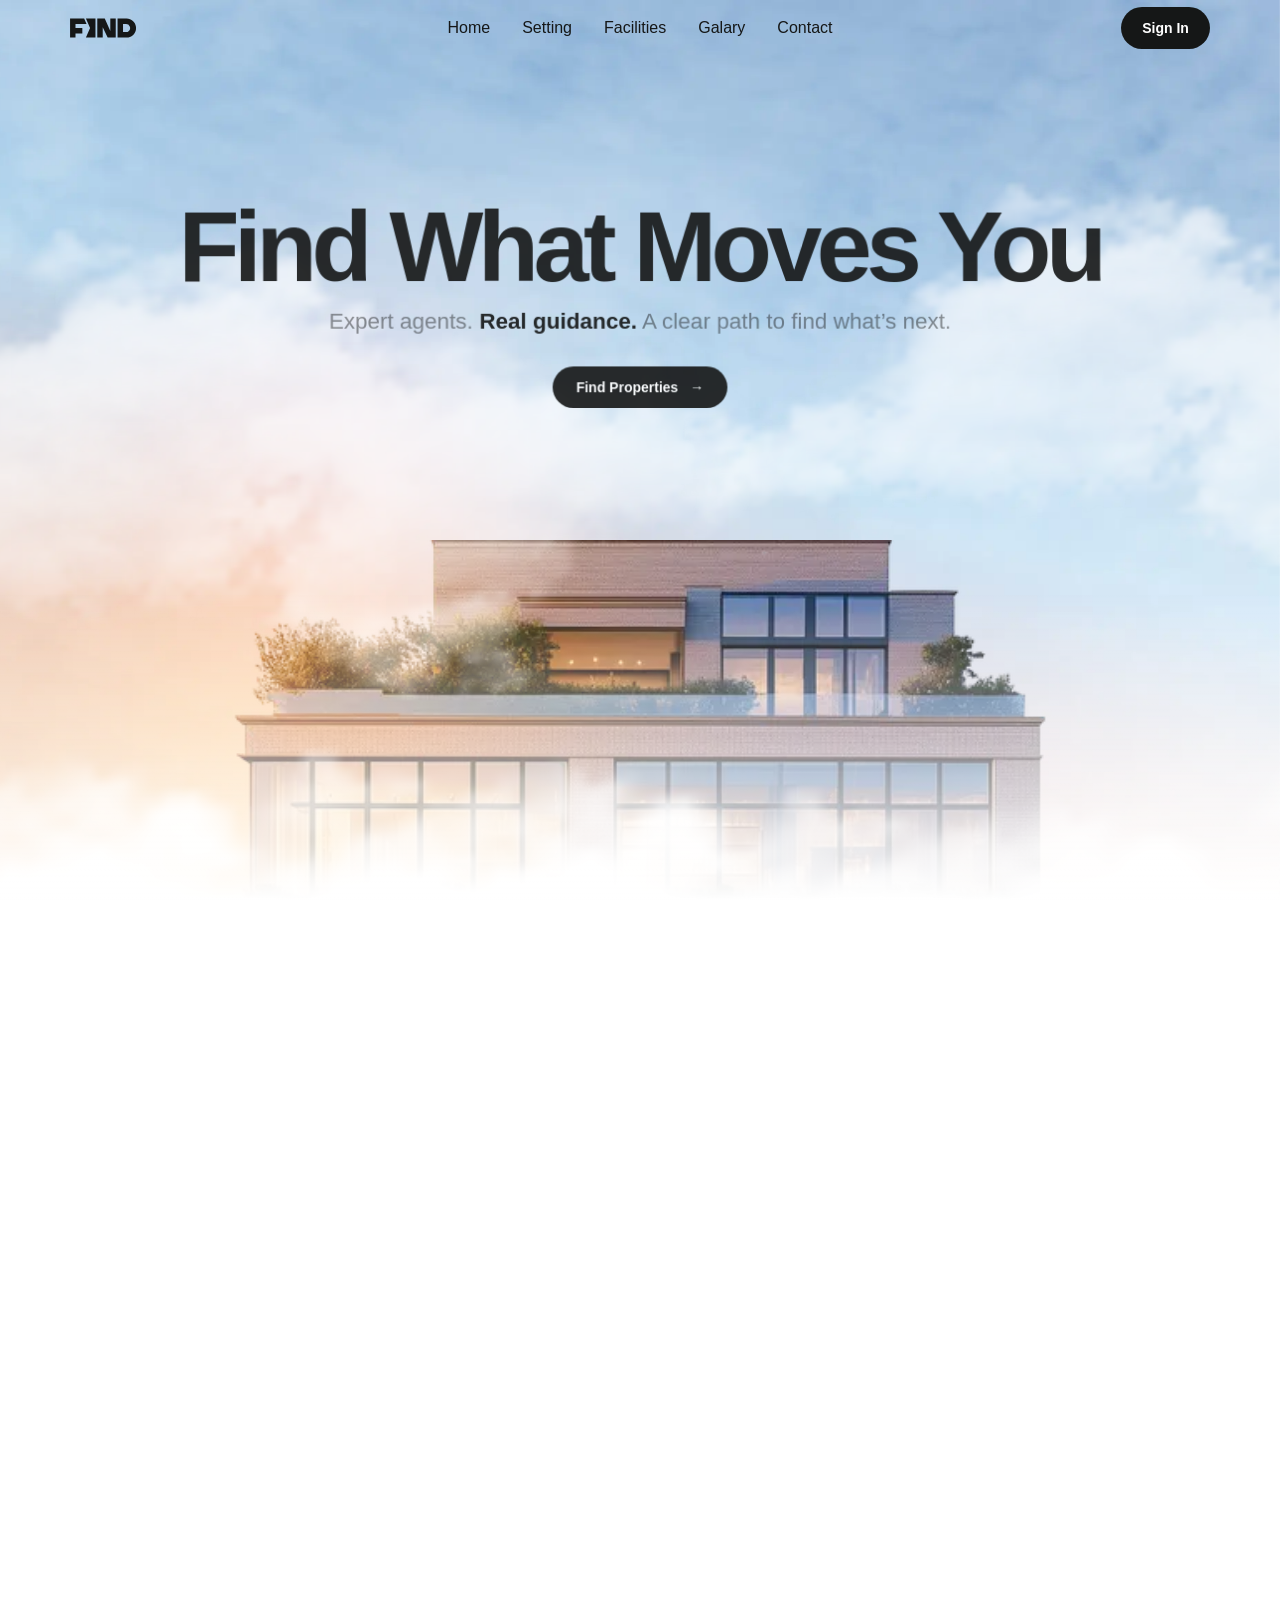
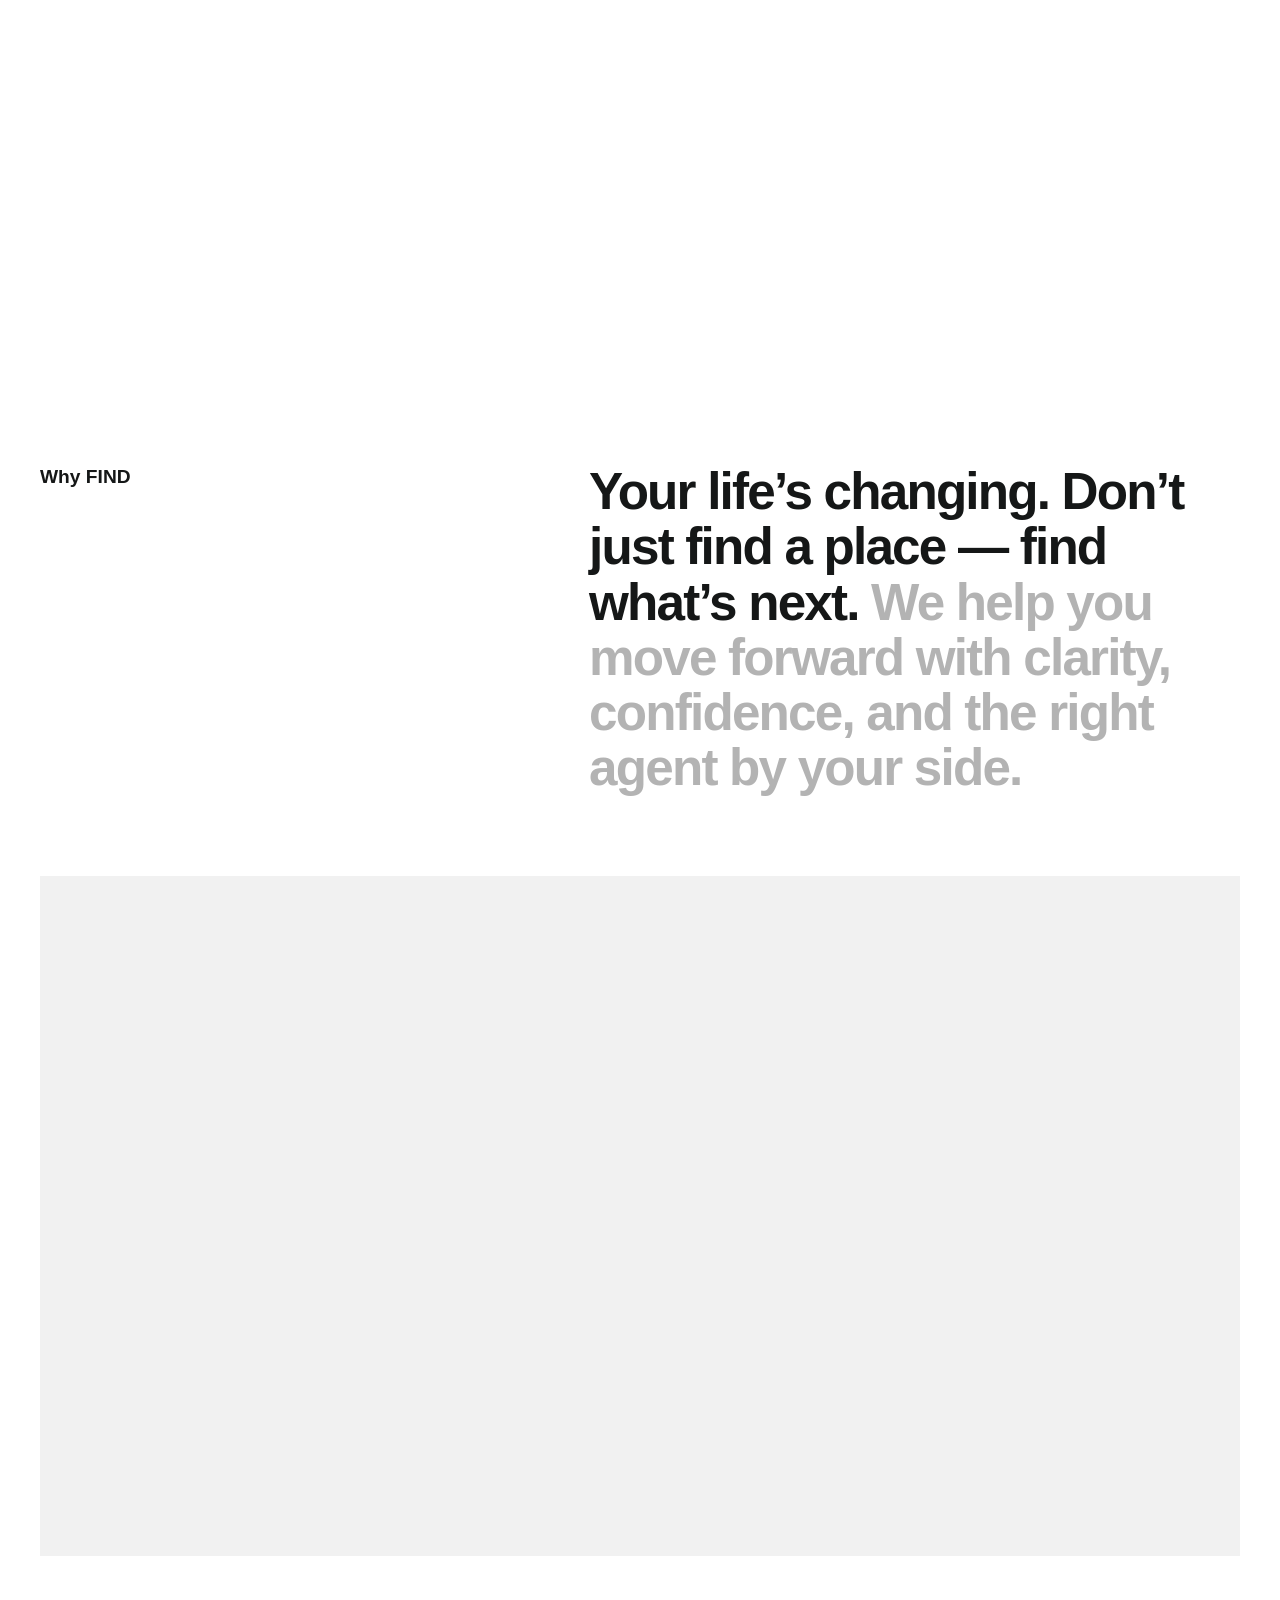
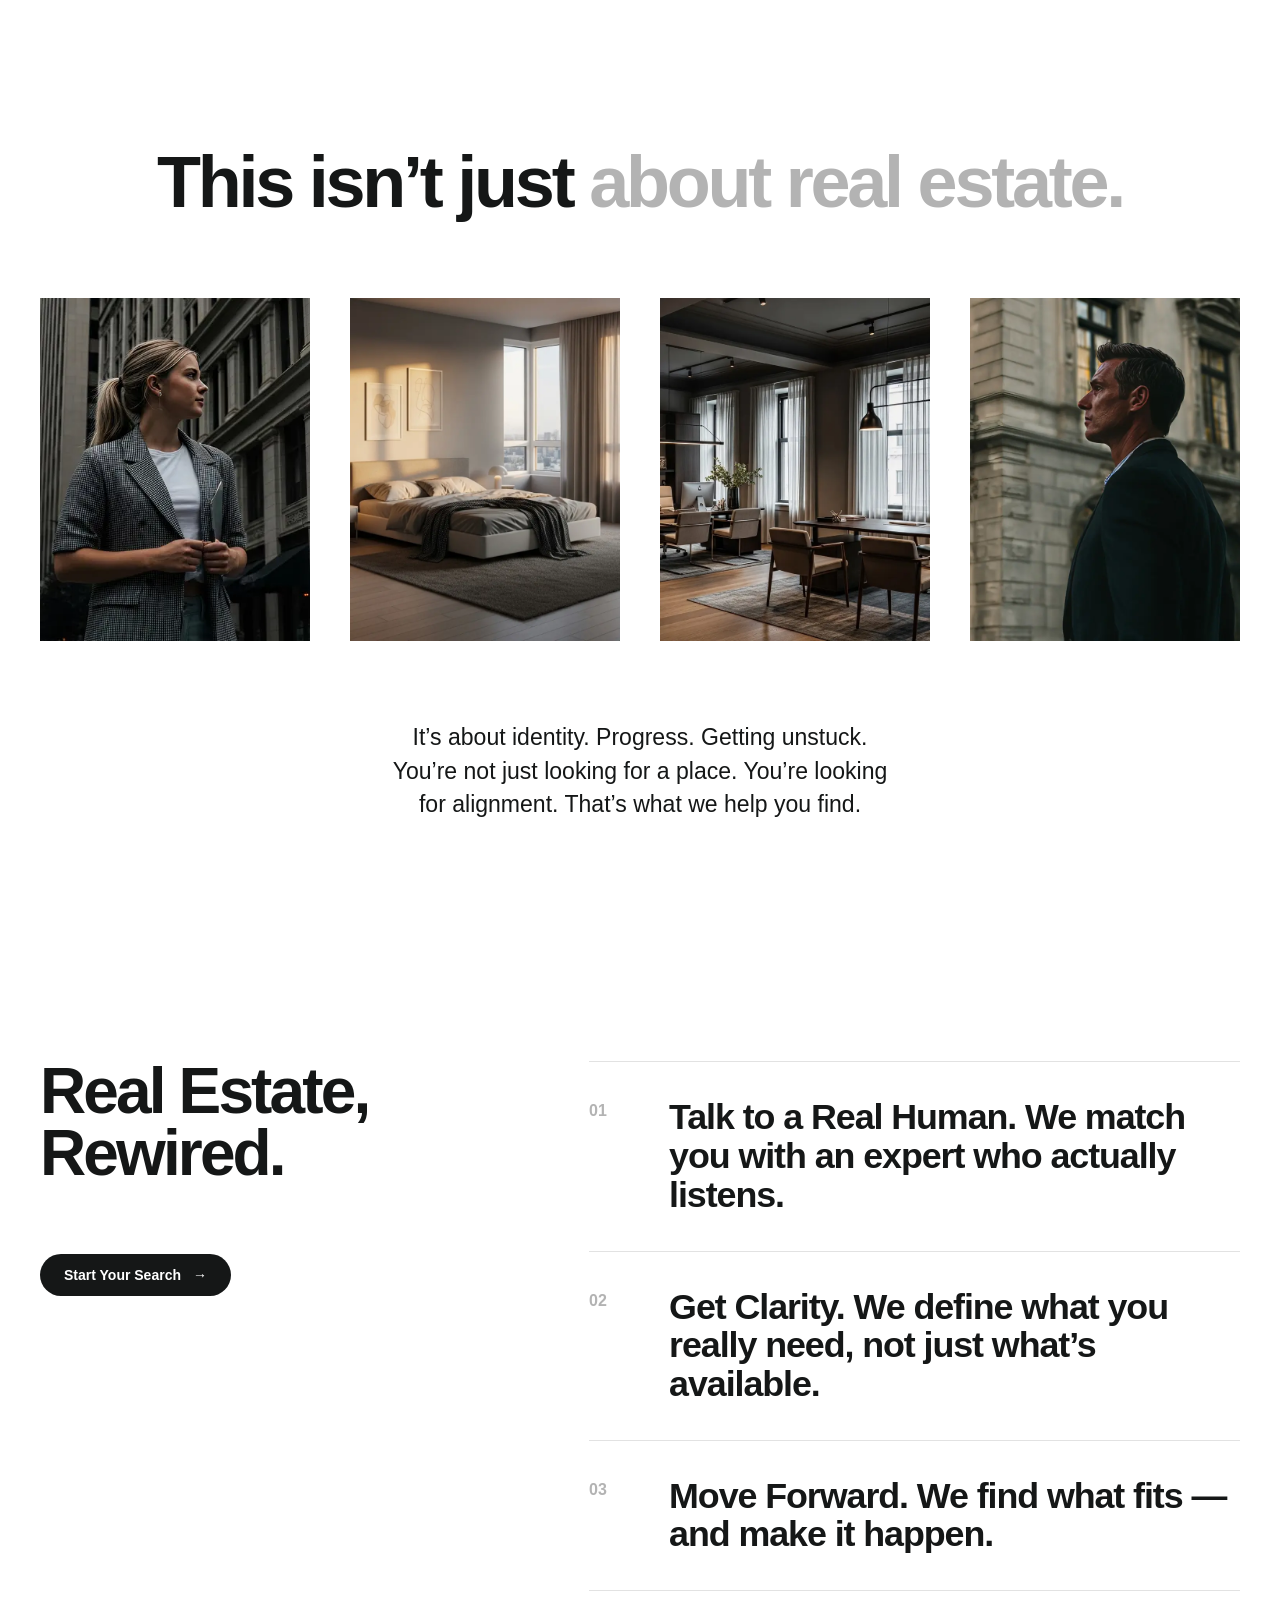
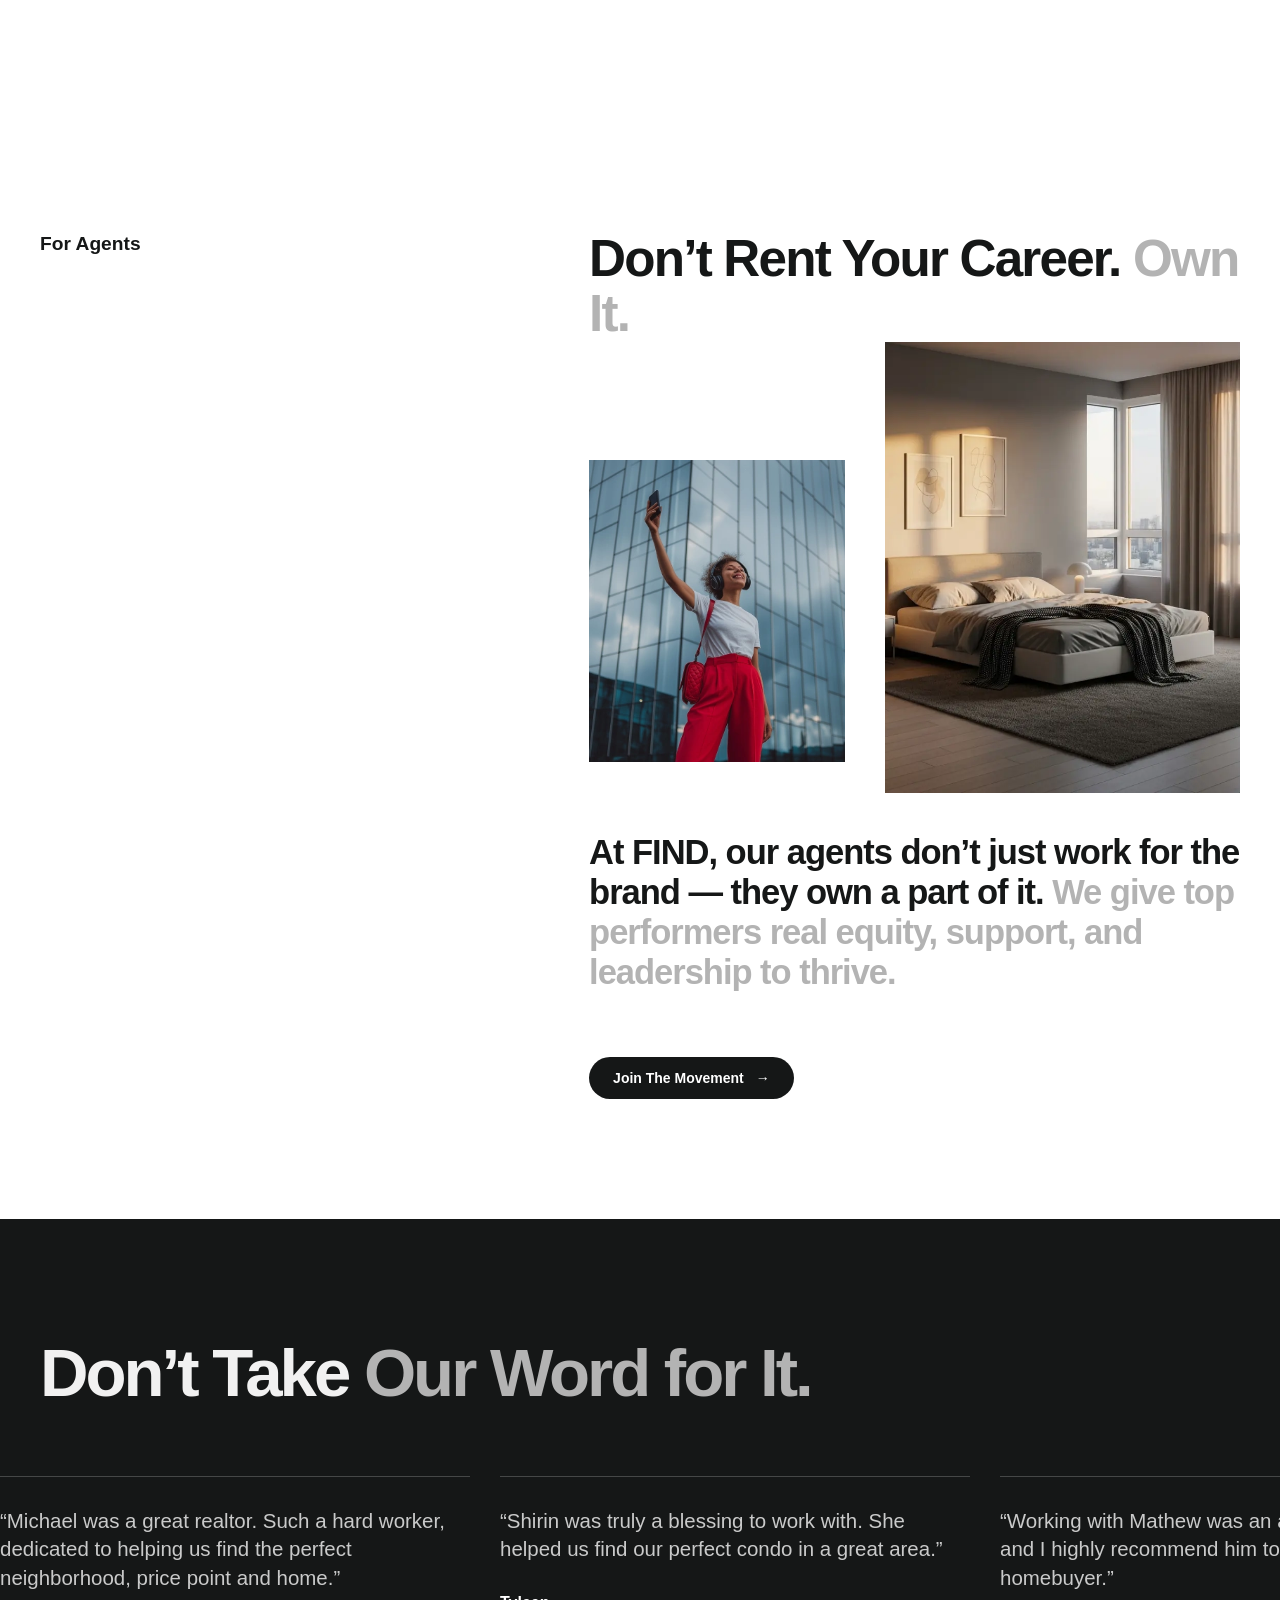
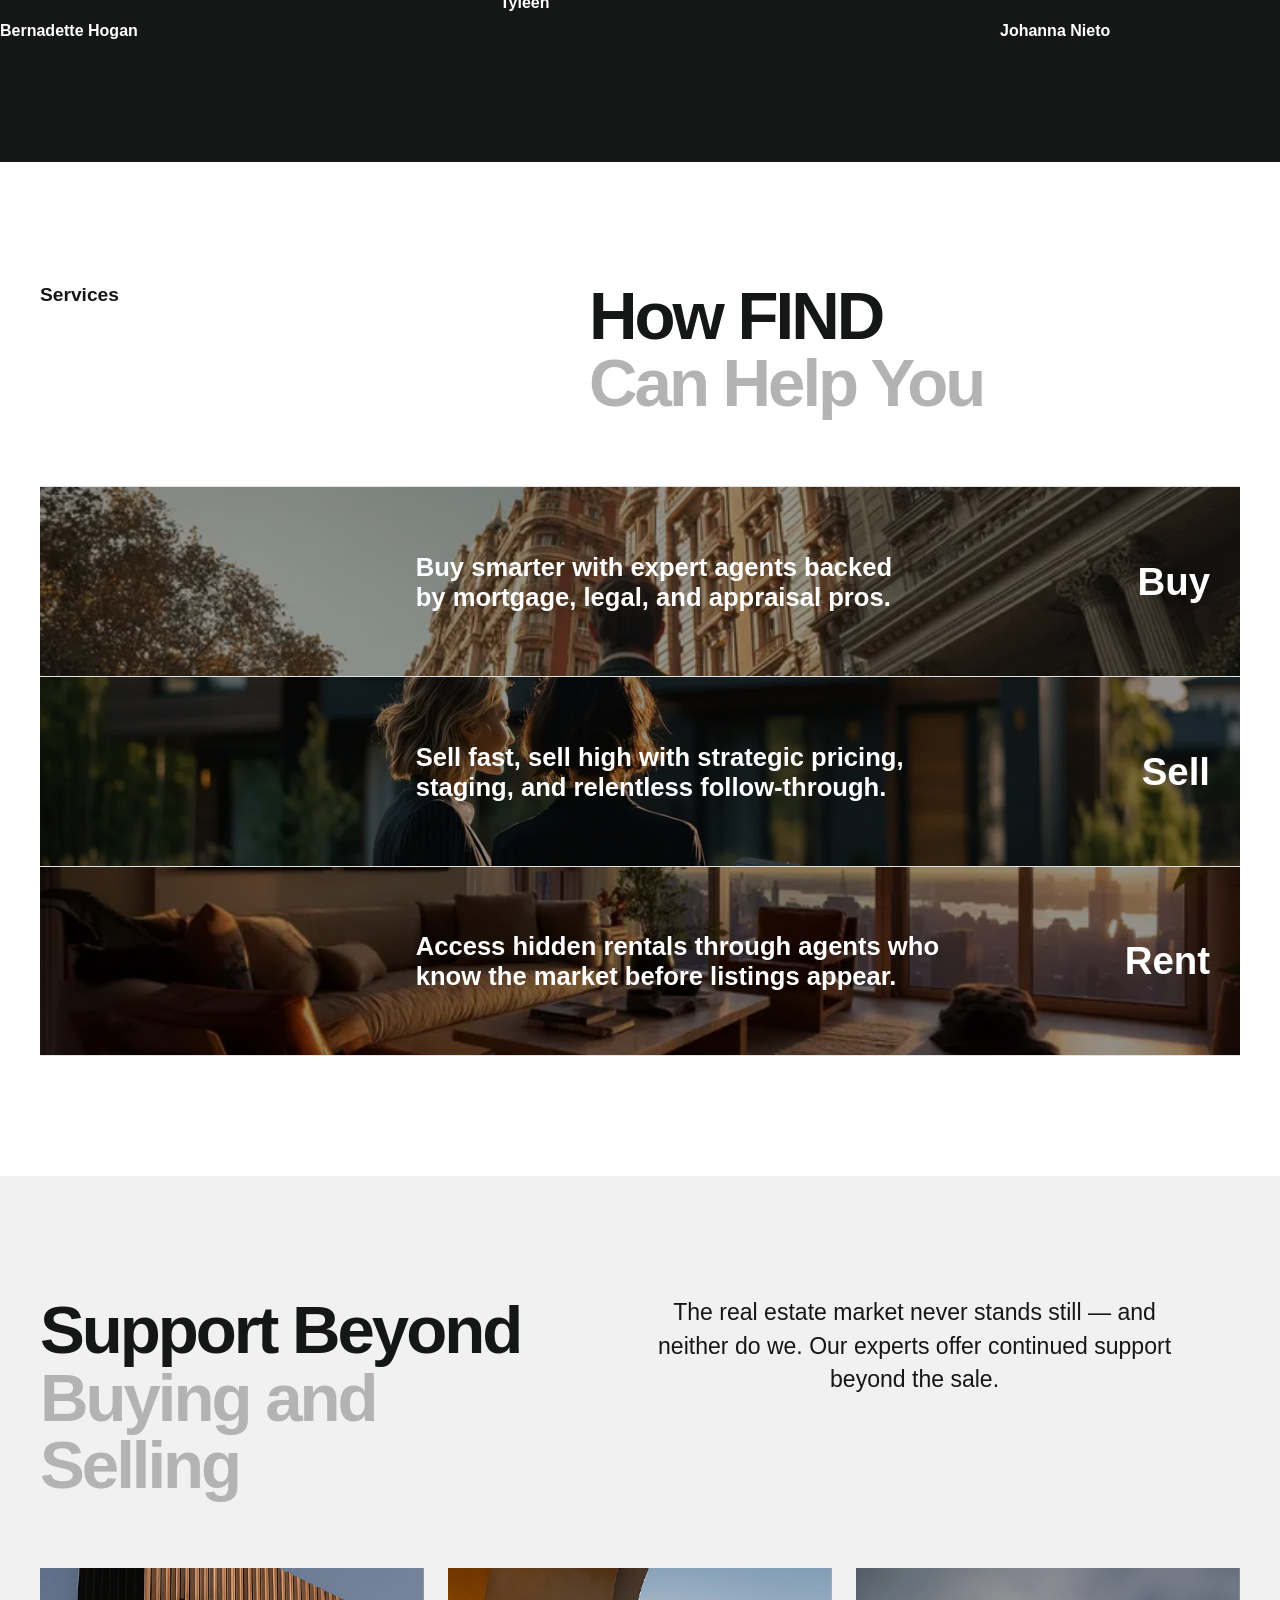
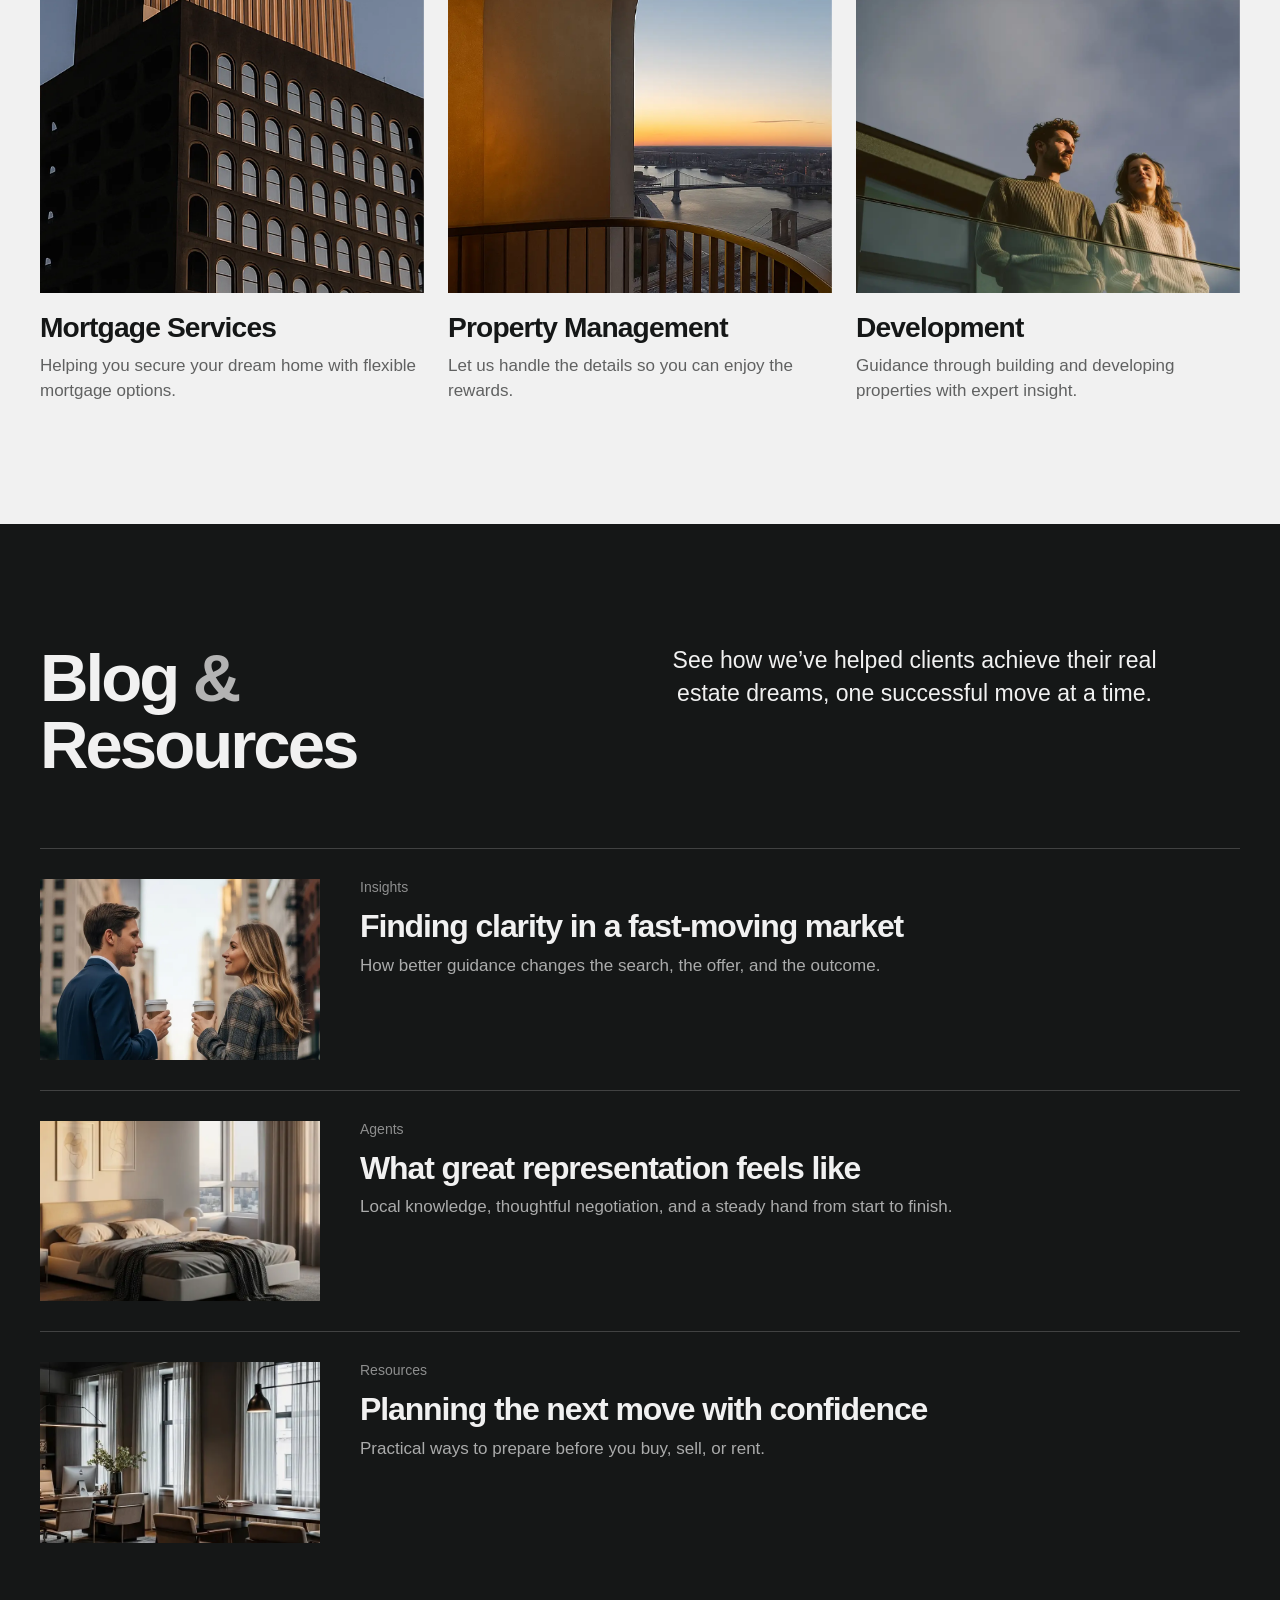
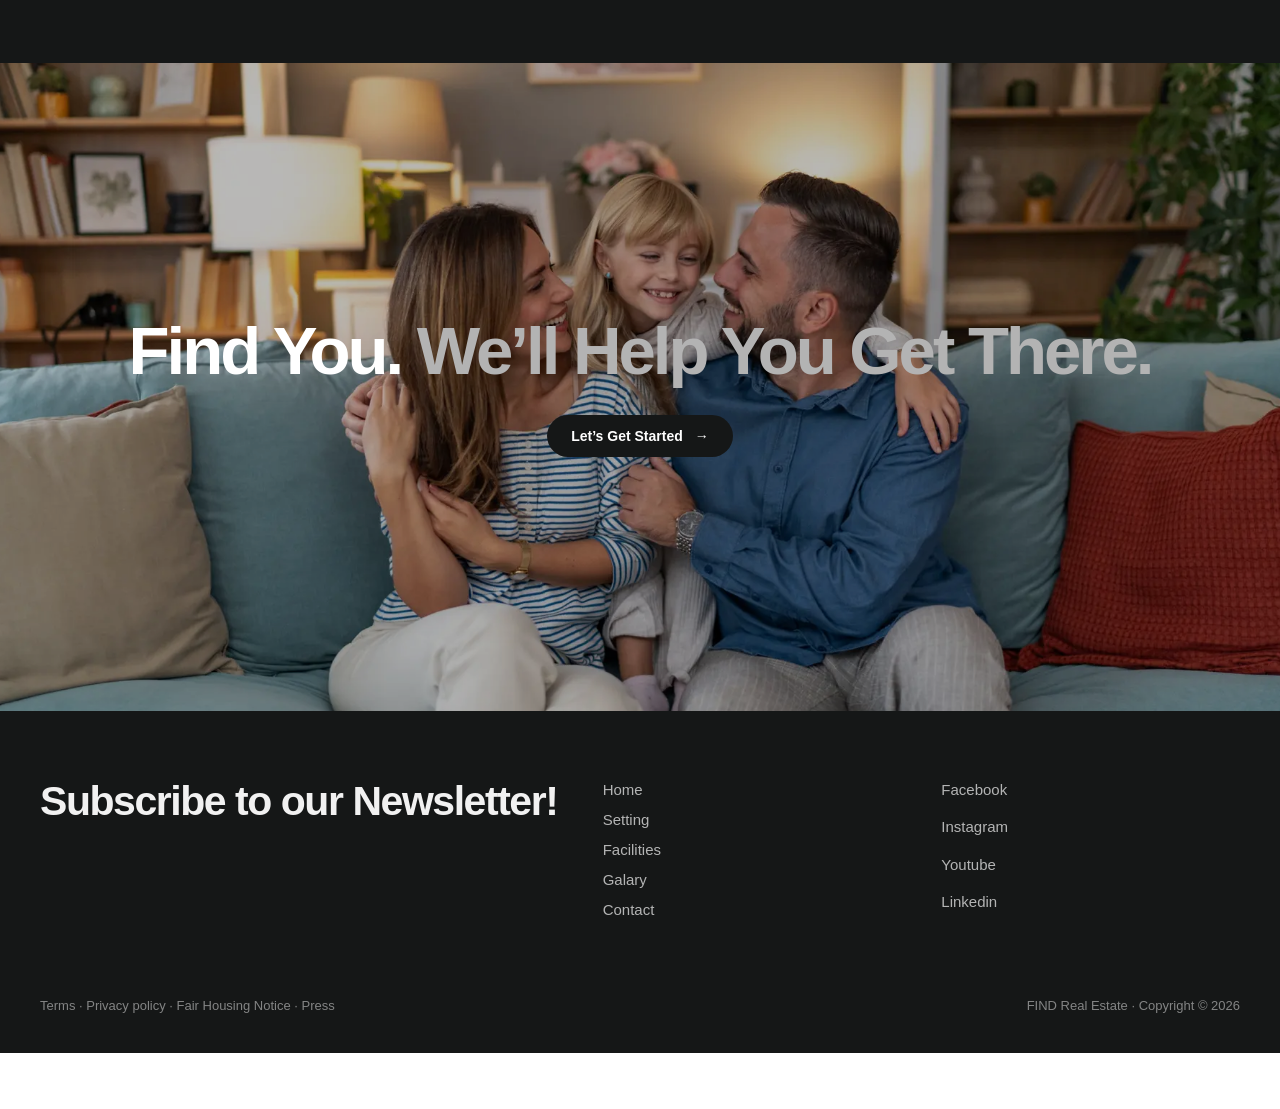
==== commit 8d98a8c9: "fix: restore custom navigation labels" ====
--- a/hero-exact.html
+++ b/hero-exact.html
@@ -992,12 +992,11 @@
       </svg>
     </a>
     <nav class="nav" aria-label="Primary">
-      <a href="#">Search</a>
-      <a href="#">Agents</a>
-      <a href="#">Join</a>
-      <a href="#"><span>Paperwork <span aria-hidden="true">⌄</span></span></a>
-      <a href="#"><span>Resources <span aria-hidden="true">⌄</span></span></a>
-      <a href="#"><span>About <span aria-hidden="true">⌄</span></span></a>
+      <a href="#">Home</a>
+      <a href="#">Setting</a>
+      <a href="#">Facilities</a>
+      <a href="#">Galary</a>
+      <a href="#">Contact</a>
     </nav>
     <a href="#" class="sign-in">Sign In</a>
   </header>
@@ -1209,7 +1208,7 @@
         <div class="footer-title">Subscribe to our Newsletter!</div>
         <nav class="footer-links" aria-label="Footer">
           <a href="#">Home</a>
-          <a href="#">Seating</a>
+          <a href="#">Setting</a>
           <a href="#">Facilities</a>
           <a href="#">Galary</a>
           <a href="#">Contact</a>
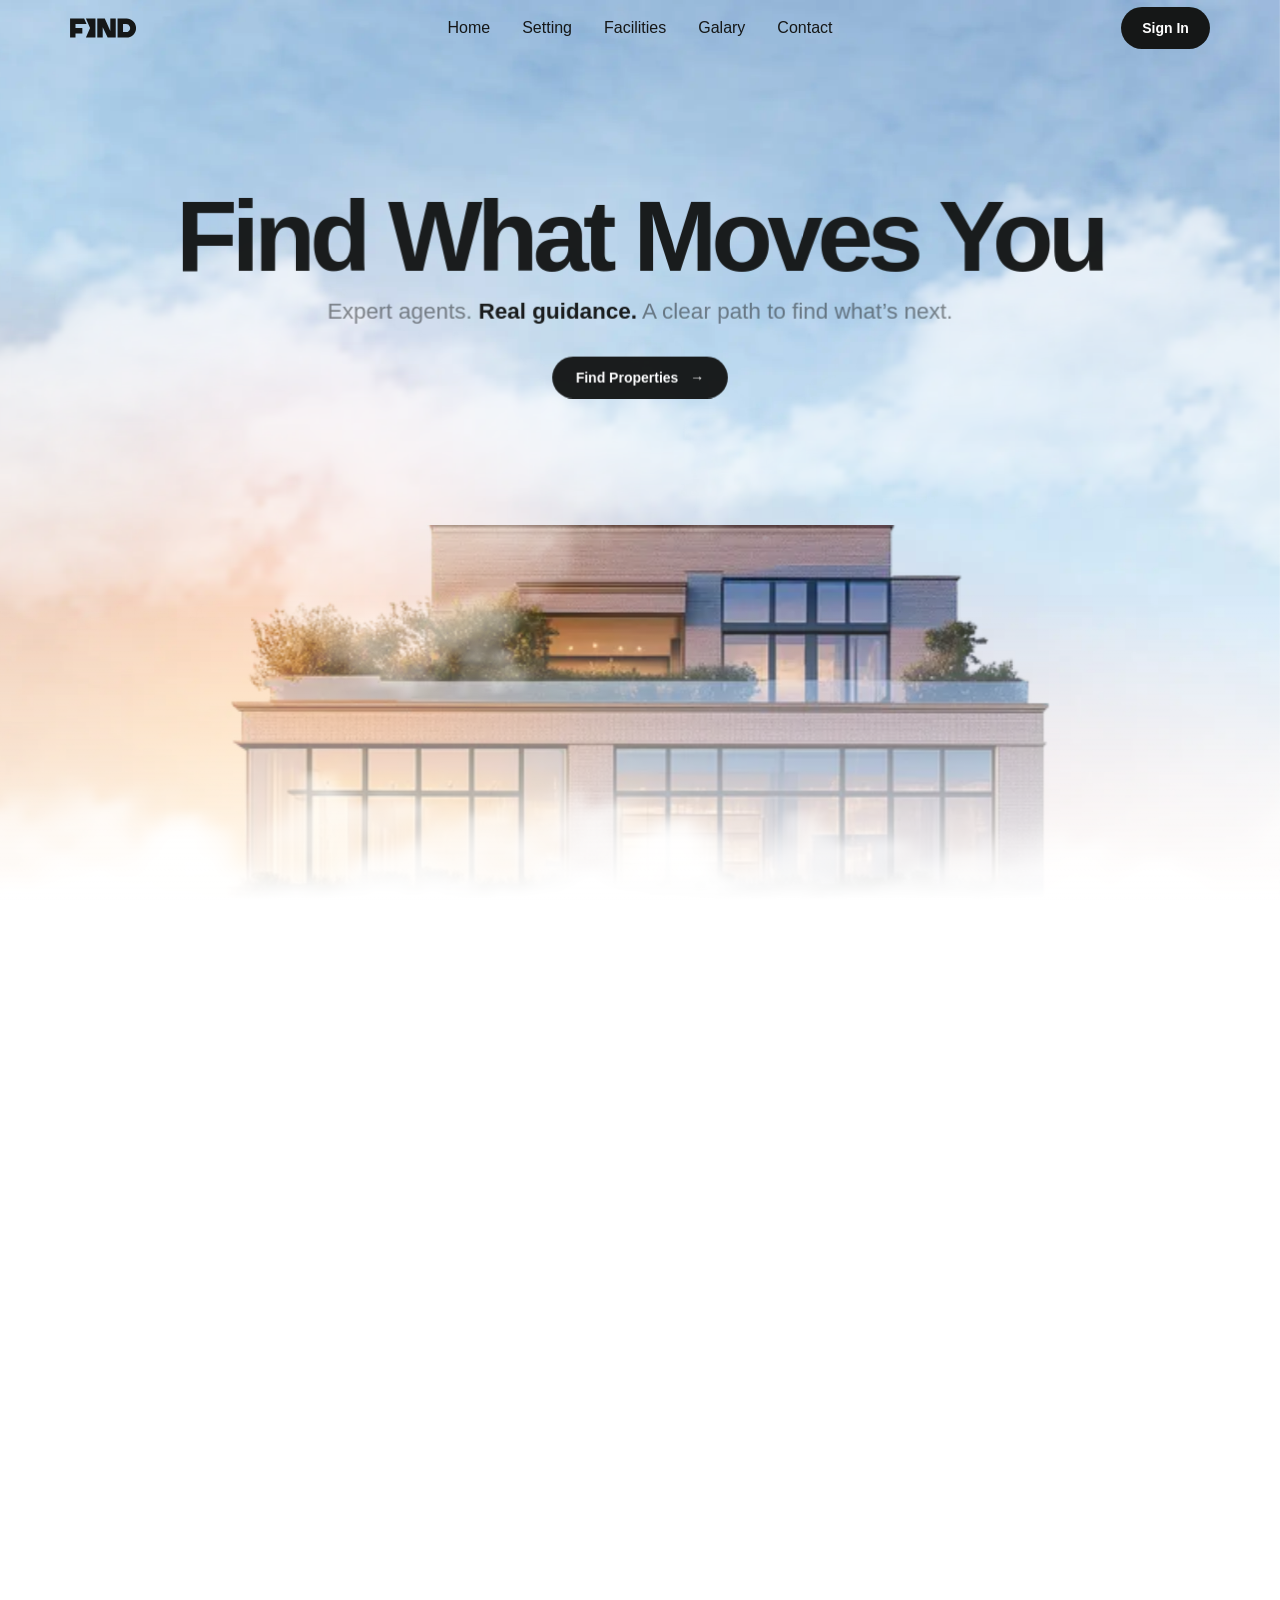
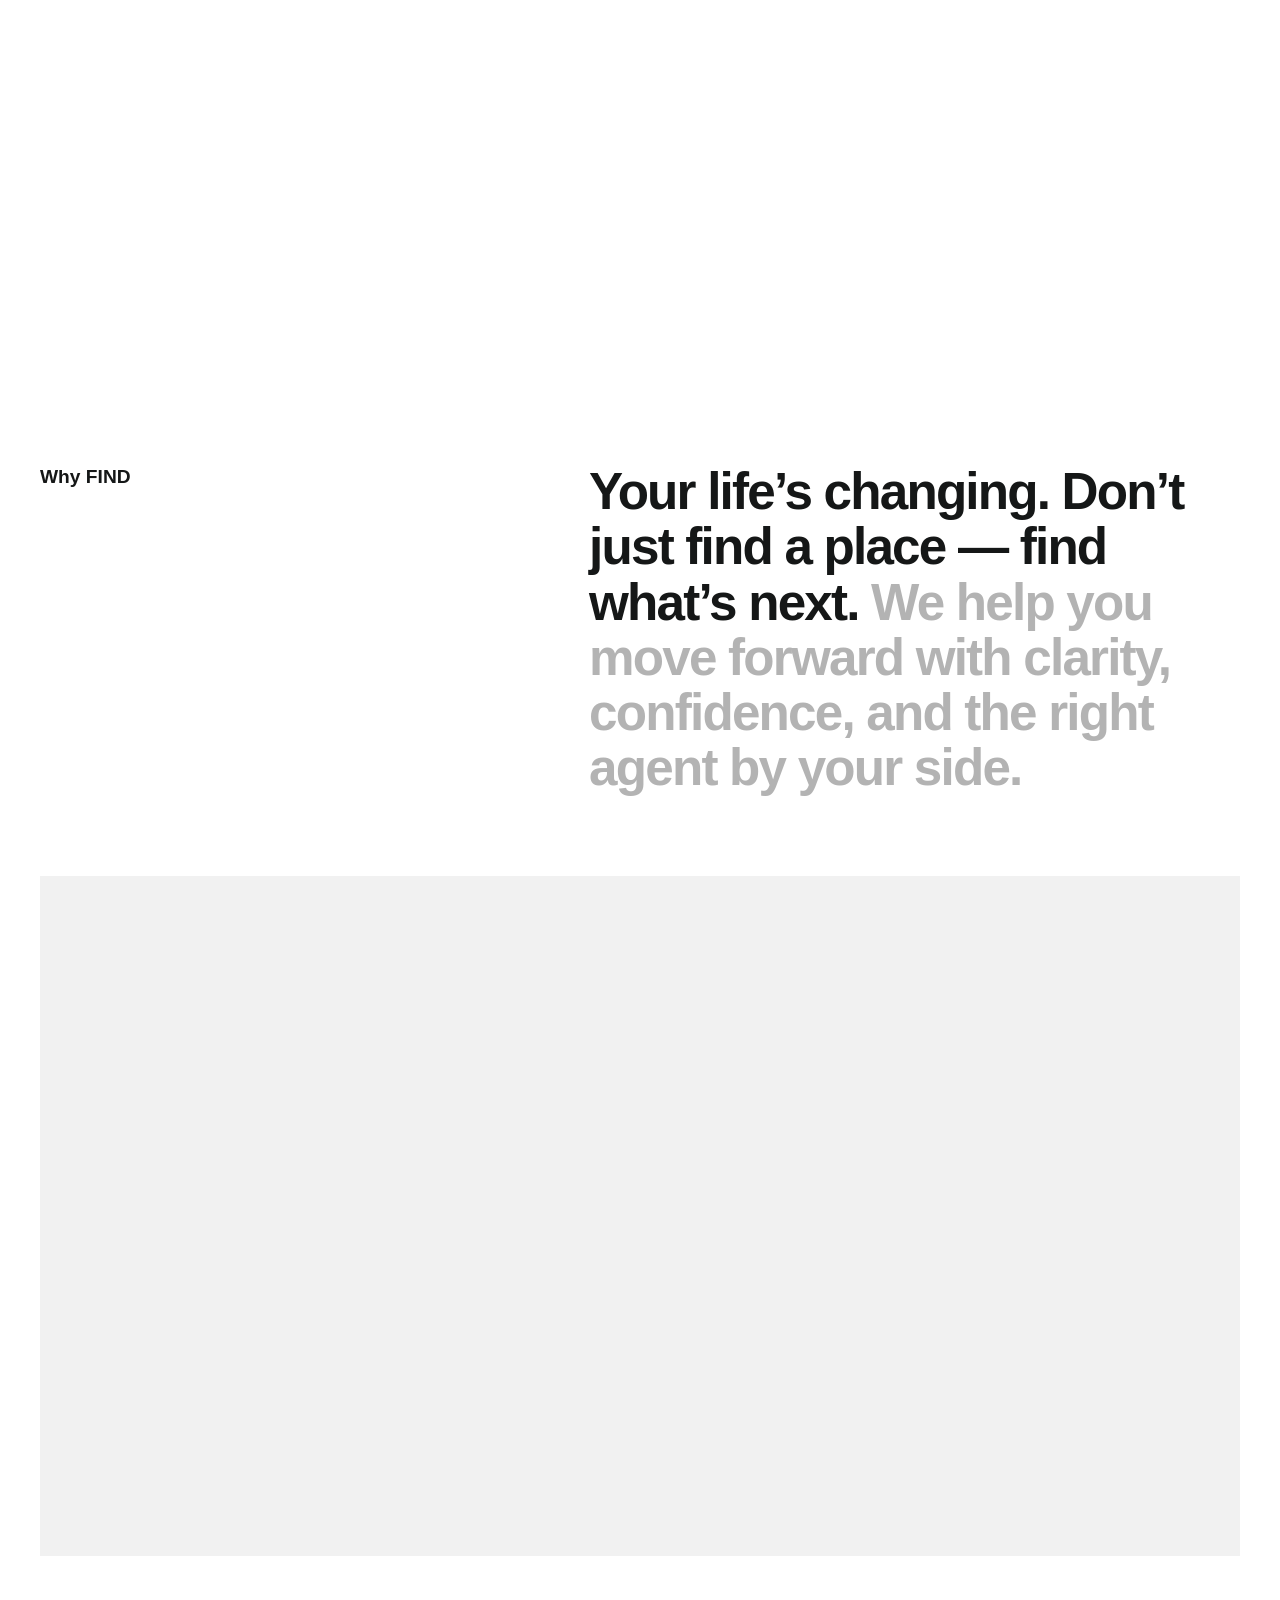
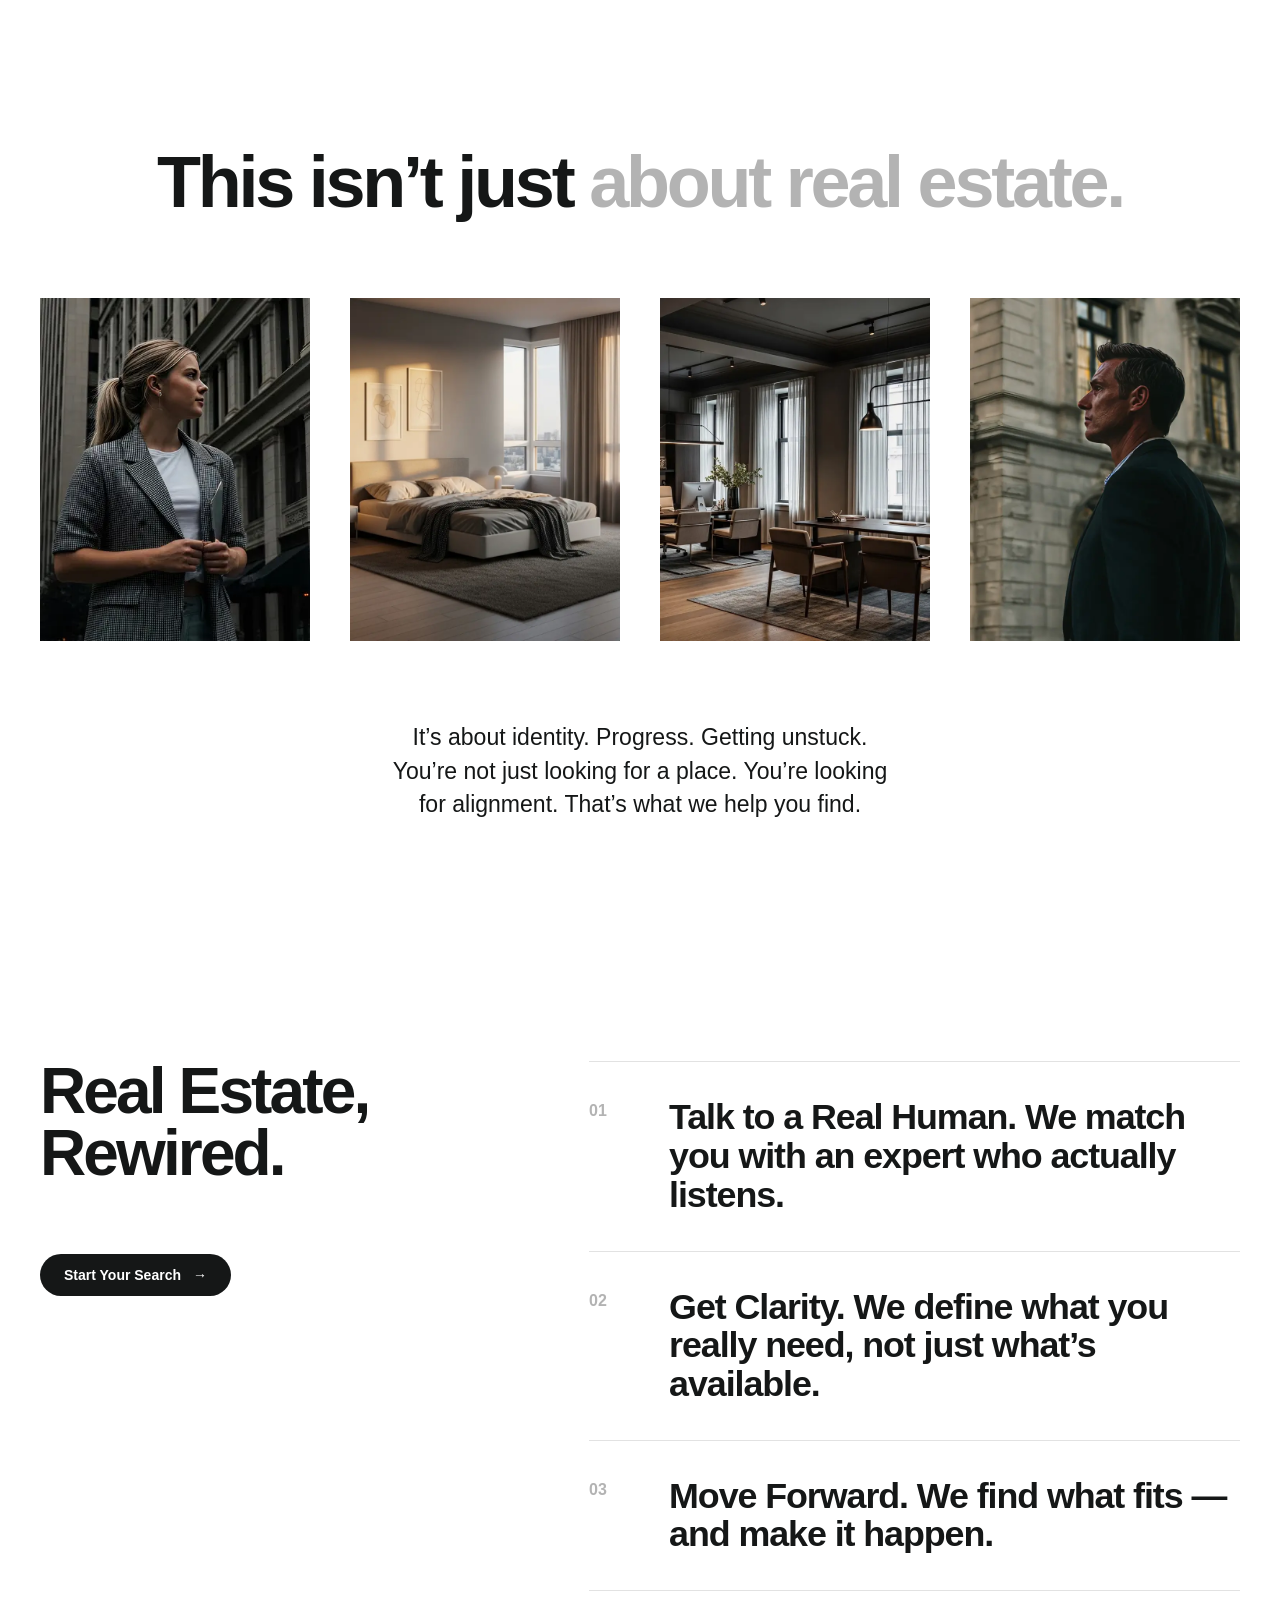
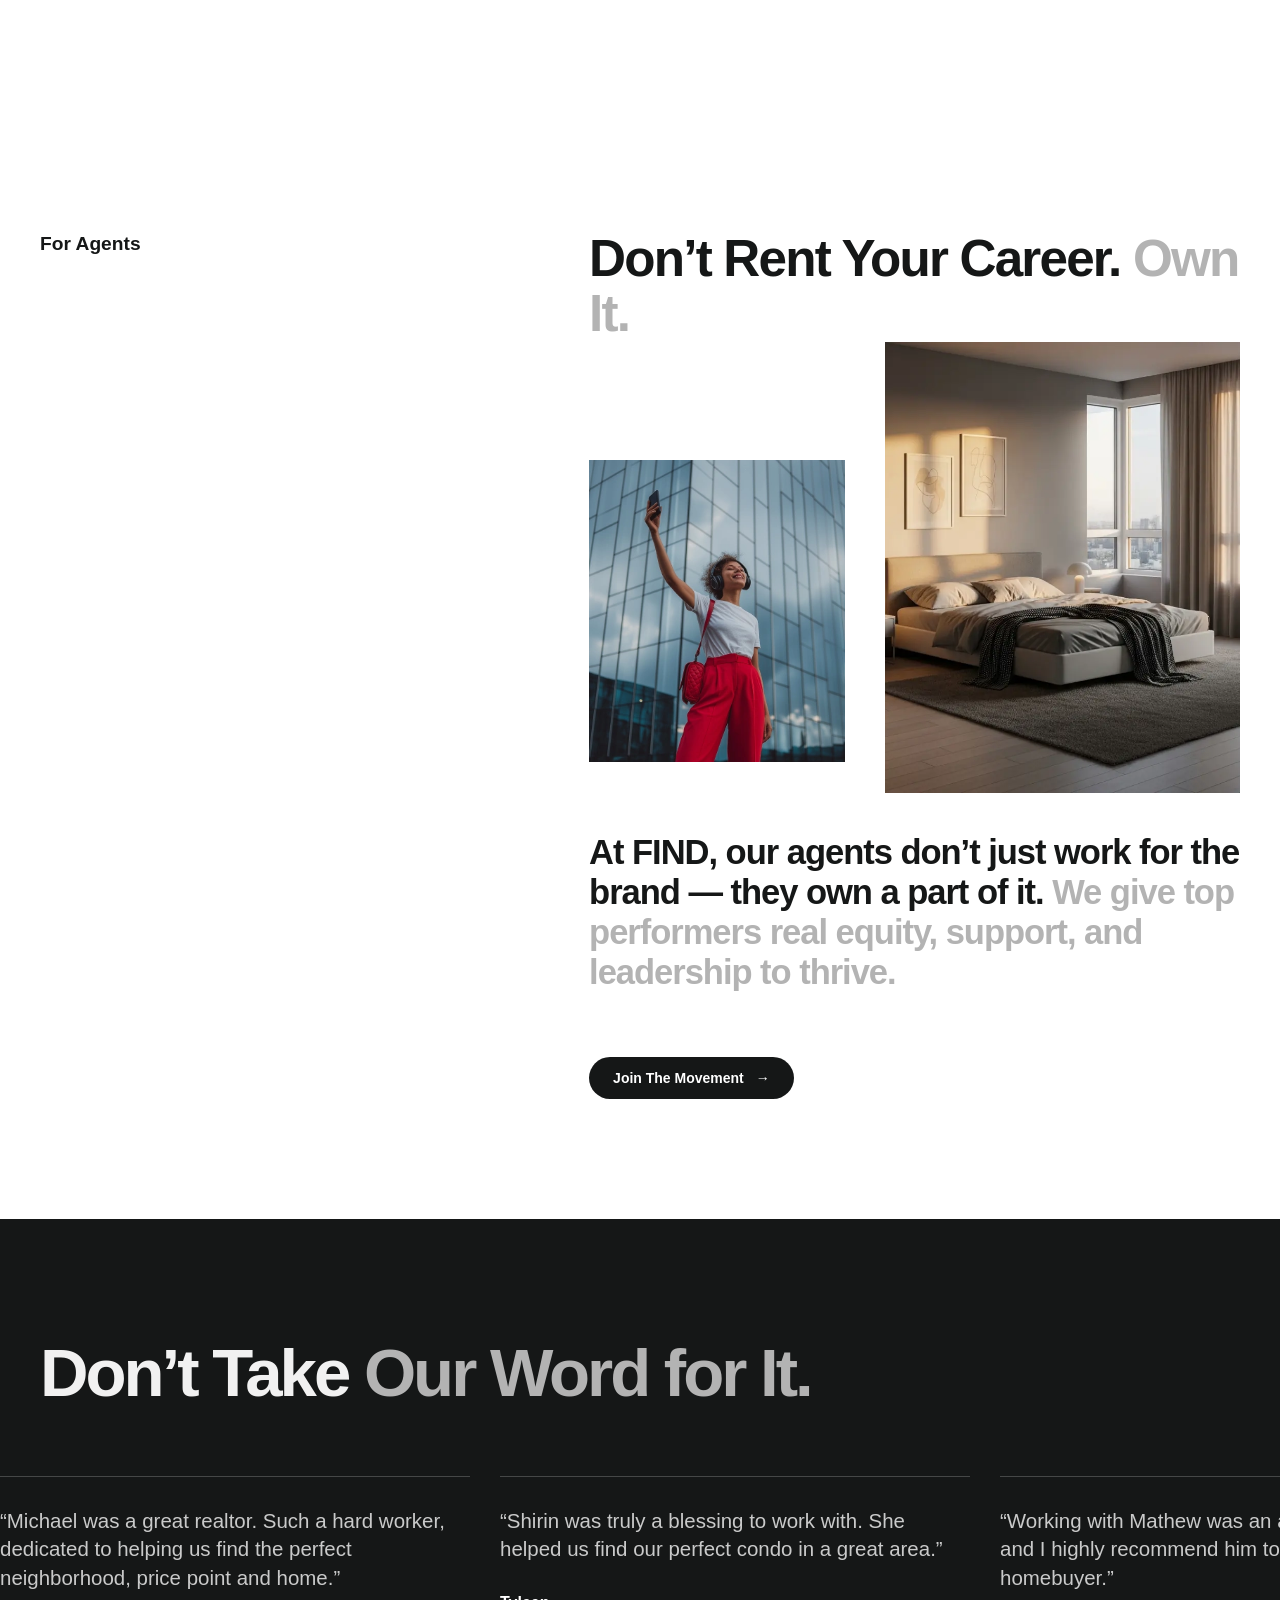
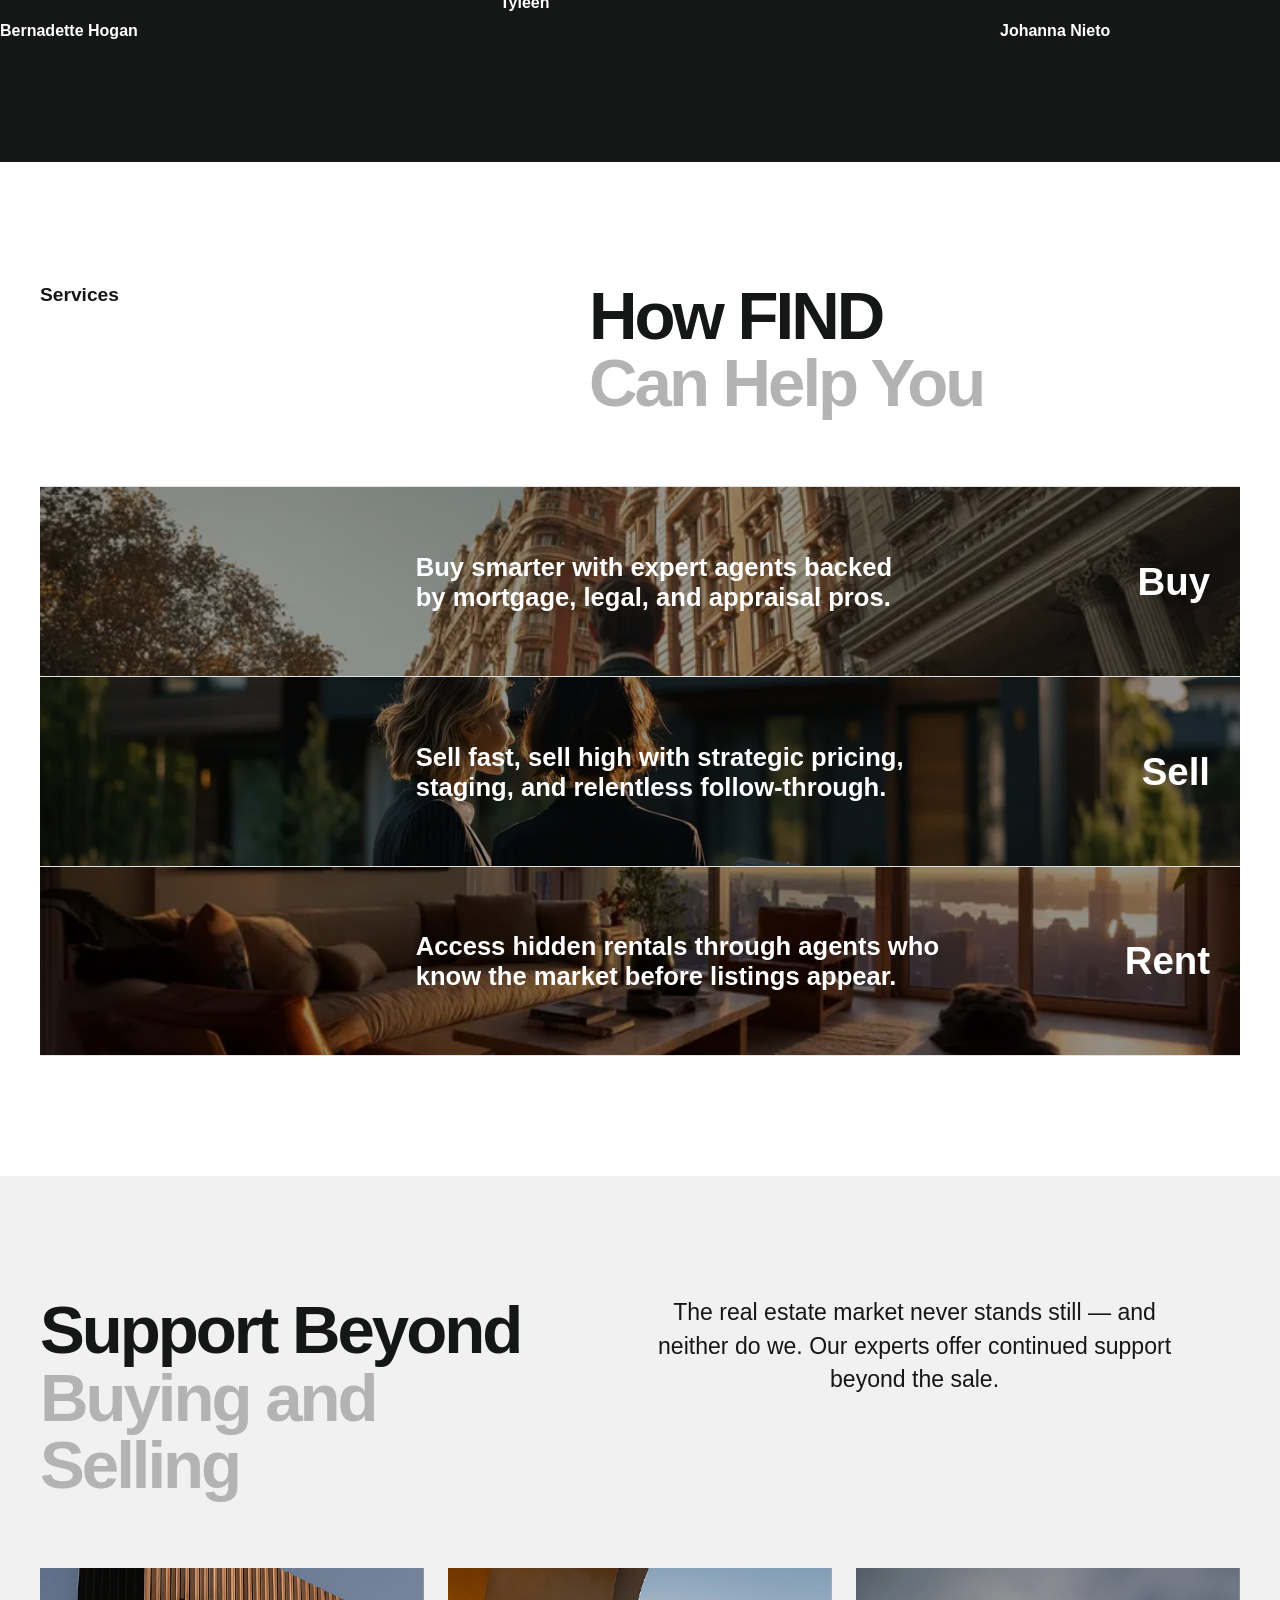
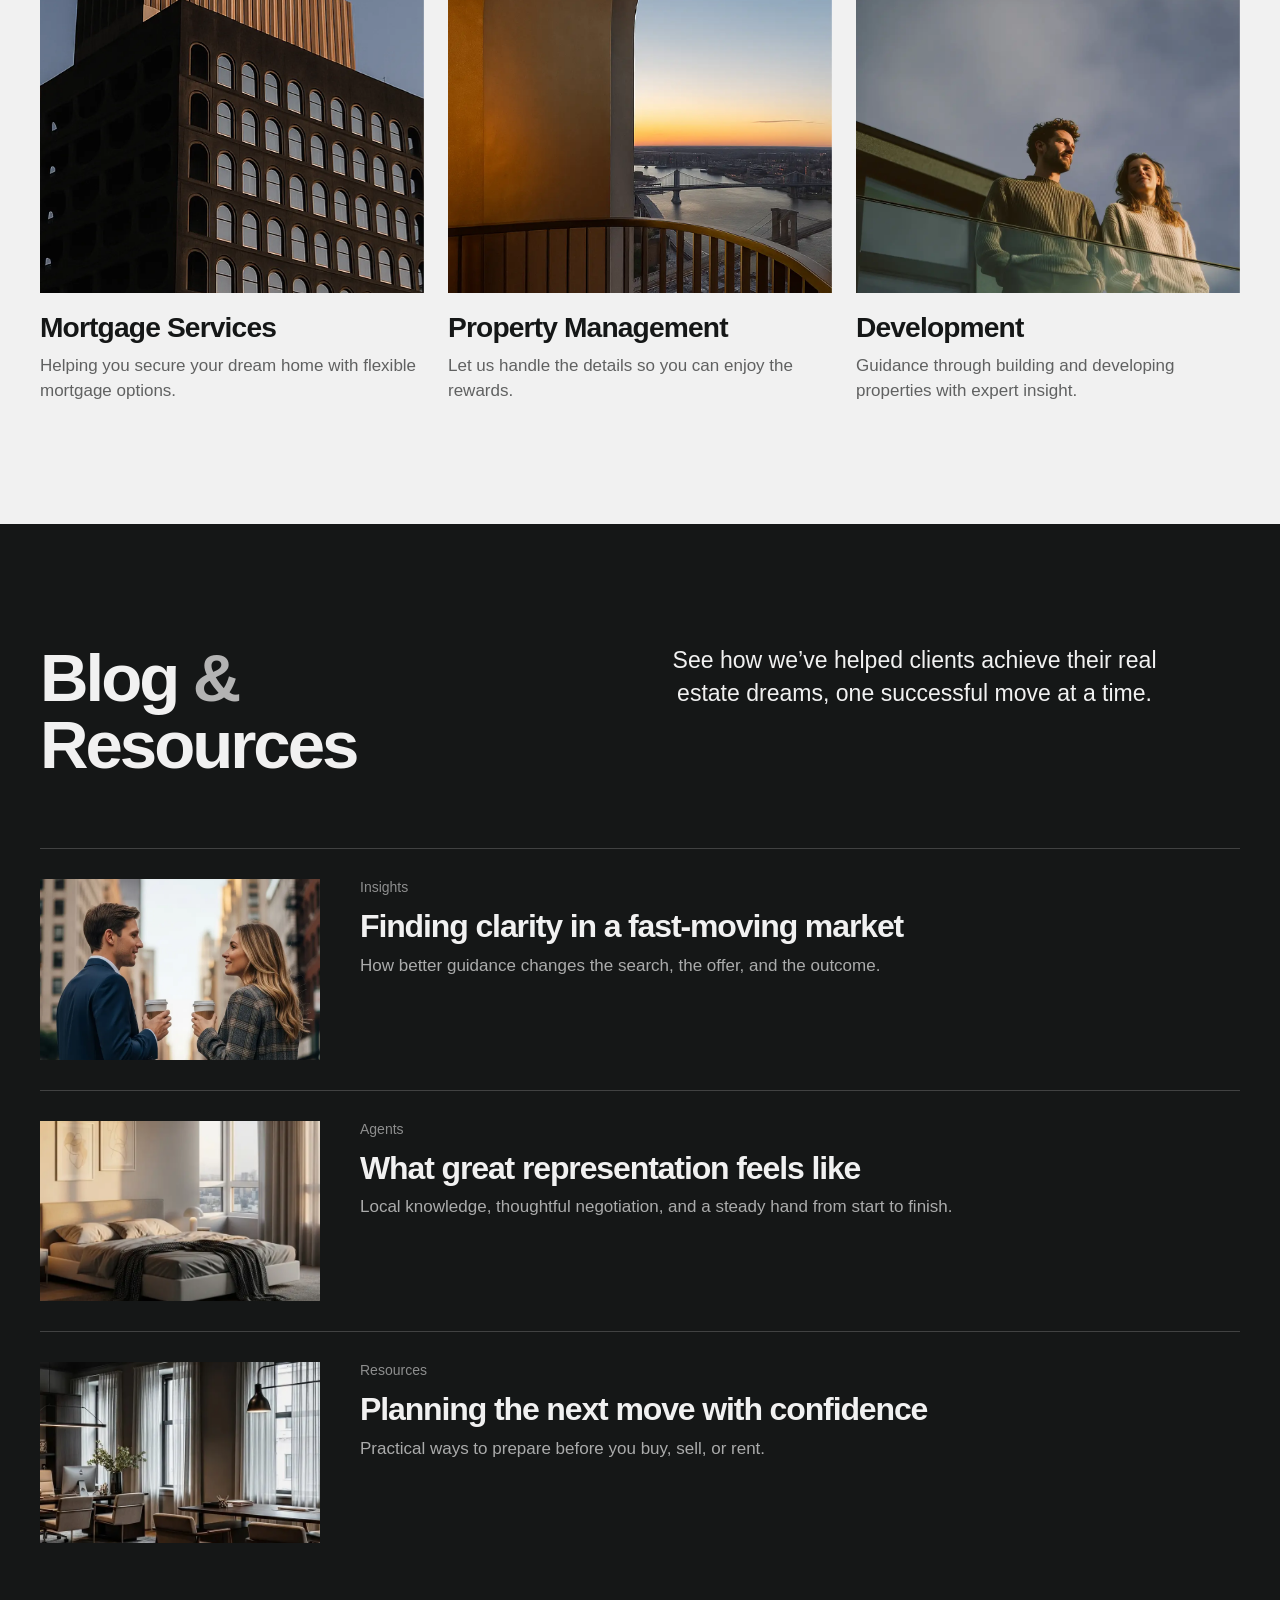
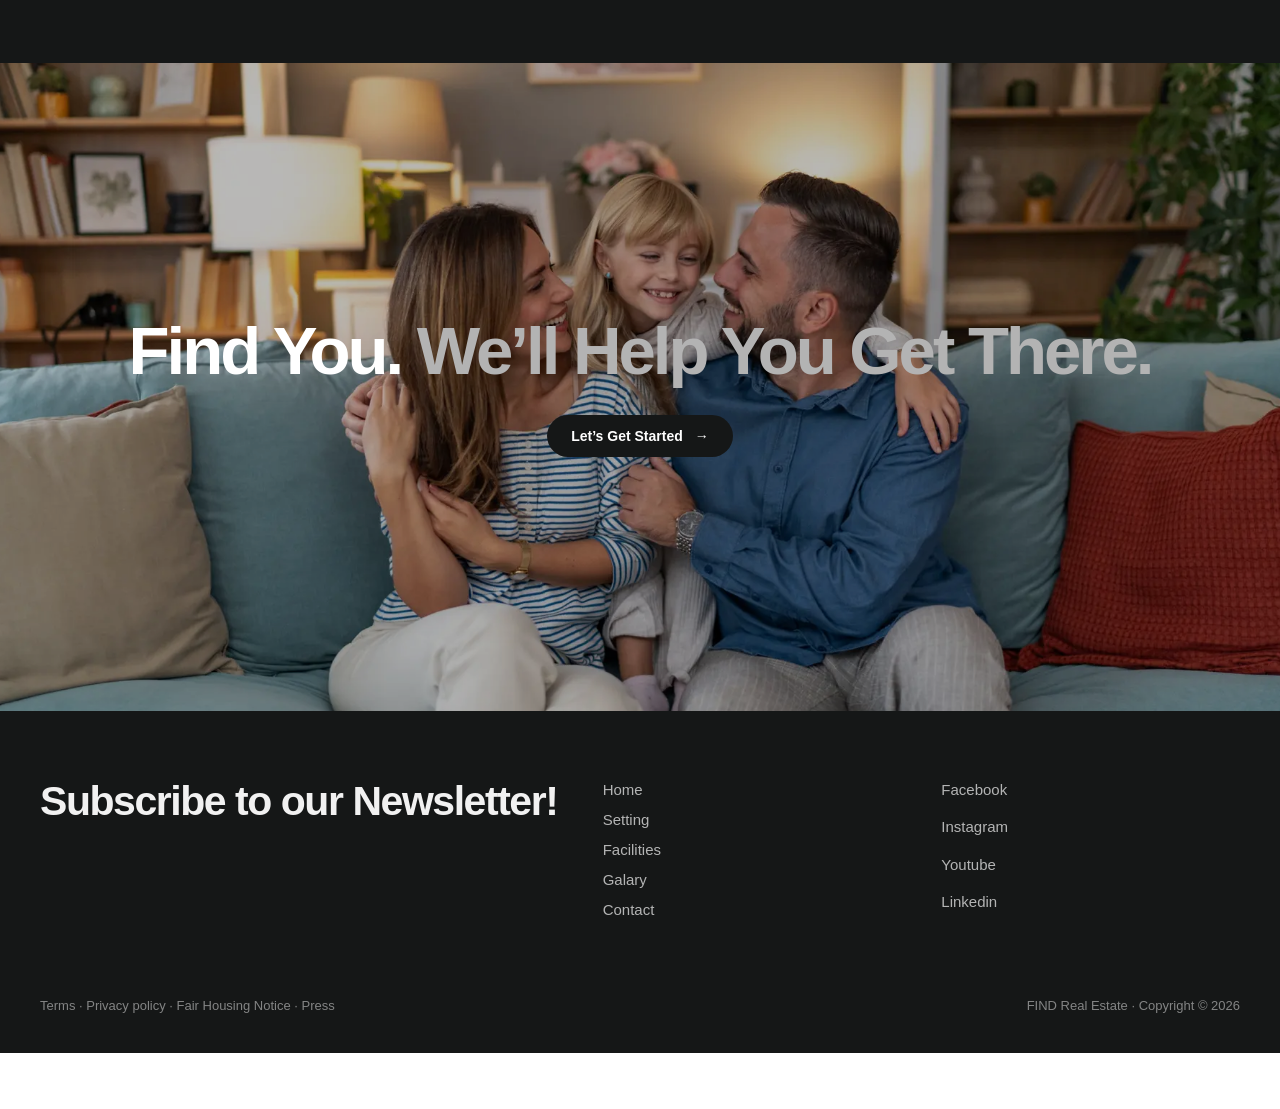
==== commit 0d46630e: "fix: match hero building parallax" ====
--- a/hero-exact.html
+++ b/hero-exact.html
@@ -138,7 +138,7 @@
       top: 60vh;
       left: 0;
       right: 0;
-      height: 170.8rem;
+      height: 89.2vw;
       z-index: 2;
       transform-origin: bottom center;
       will-change: transform, opacity;
@@ -147,11 +147,12 @@
     .house img,
     .composite-house img {
       width: 100%;
-      height: auto;
+      height: 100%;
+      object-fit: cover;
       display: block;
     }
 
-    .house {
+    .house img {
       animation: house-in 3s cubic-bezier(.16, 1, .3, 1) .2s both;
     }
 
@@ -1249,8 +1250,8 @@
       const rect = hero.getBoundingClientRect();
       const scrollable = Math.max(1, hero.offsetHeight - window.innerHeight);
       const progress = clamp(-rect.top / scrollable);
-      const intro = clamp(progress / 0.22);
-      const logoPhase = clamp((progress - 0.07) / 0.24);
+      const intro = clamp(progress / 0.82);
+      const logoPhase = clamp((progress - 0.32) / 0.22);
 
       layers.back.style.transform = `scale(${1 + progress * 0.05})`;
       layers.house.style.transform = `translateY(${-40 * intro}%) scale(${1 + intro * 0.3})`;
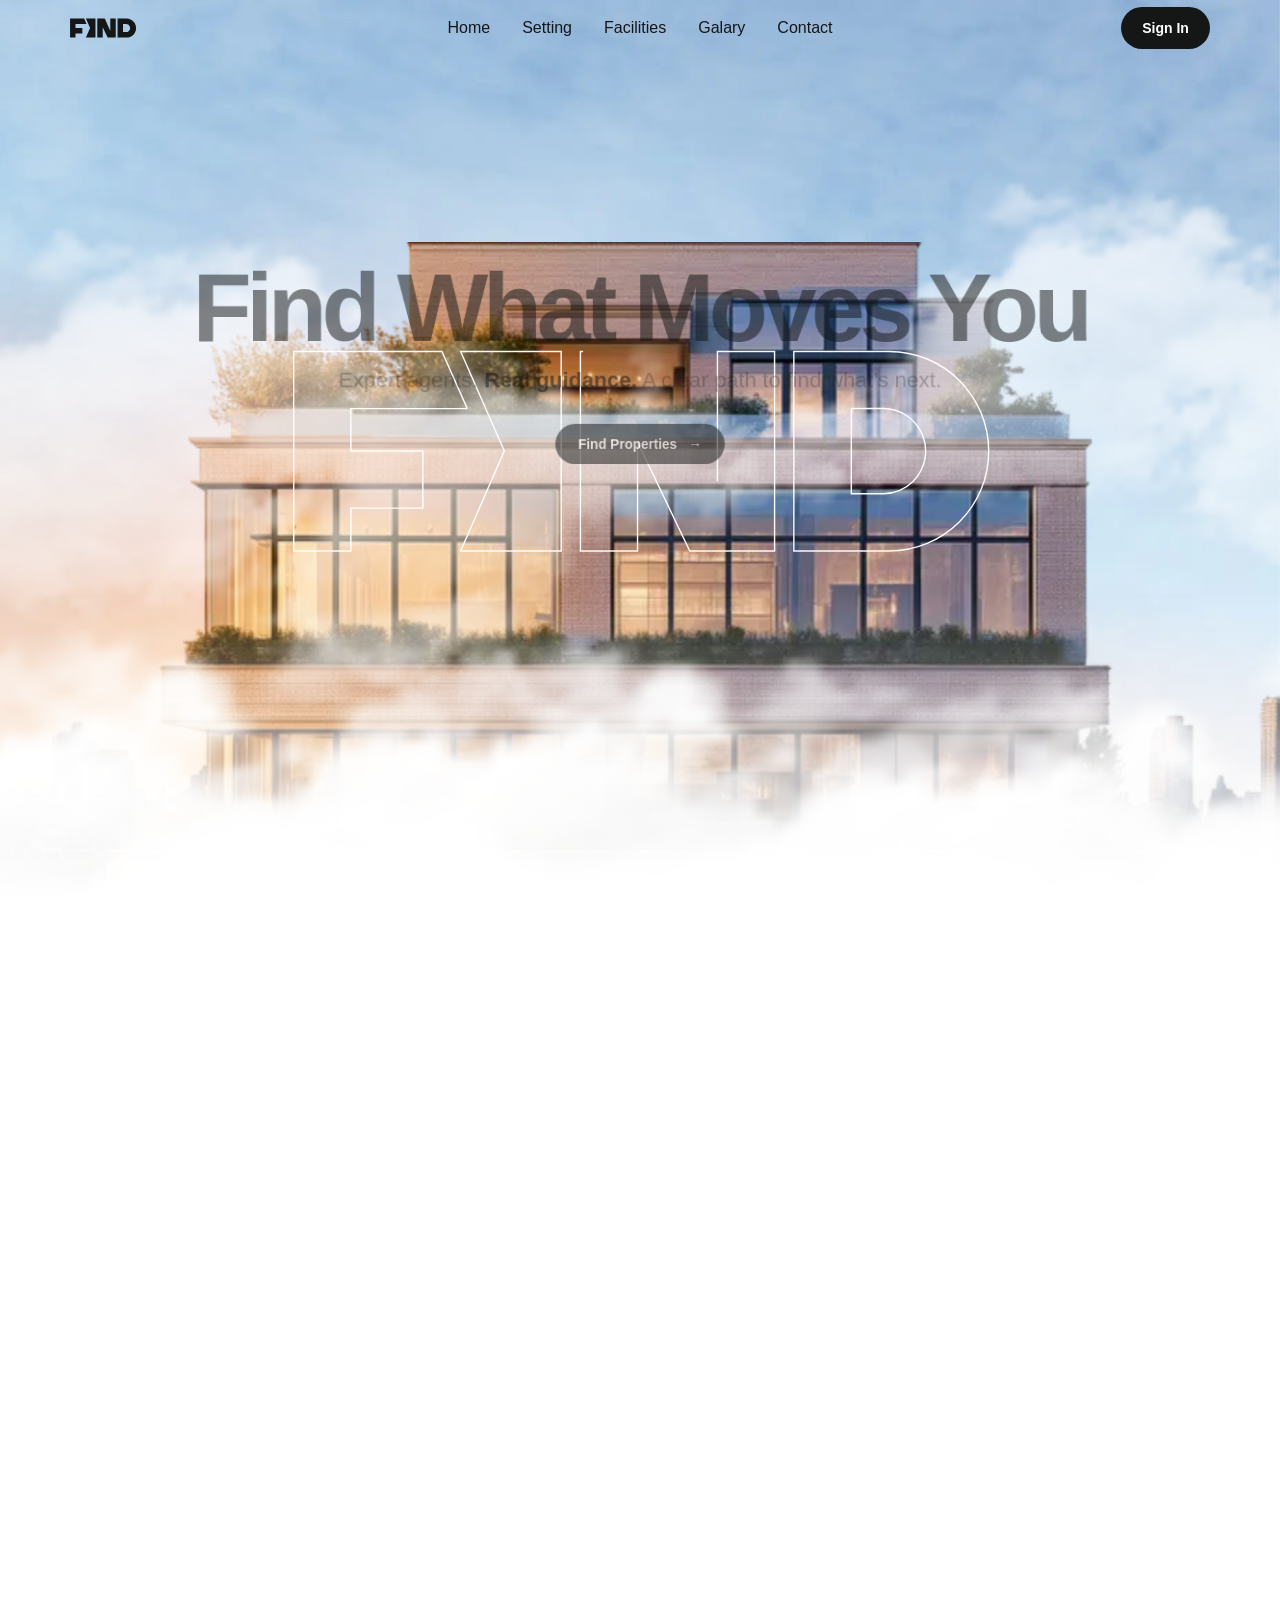
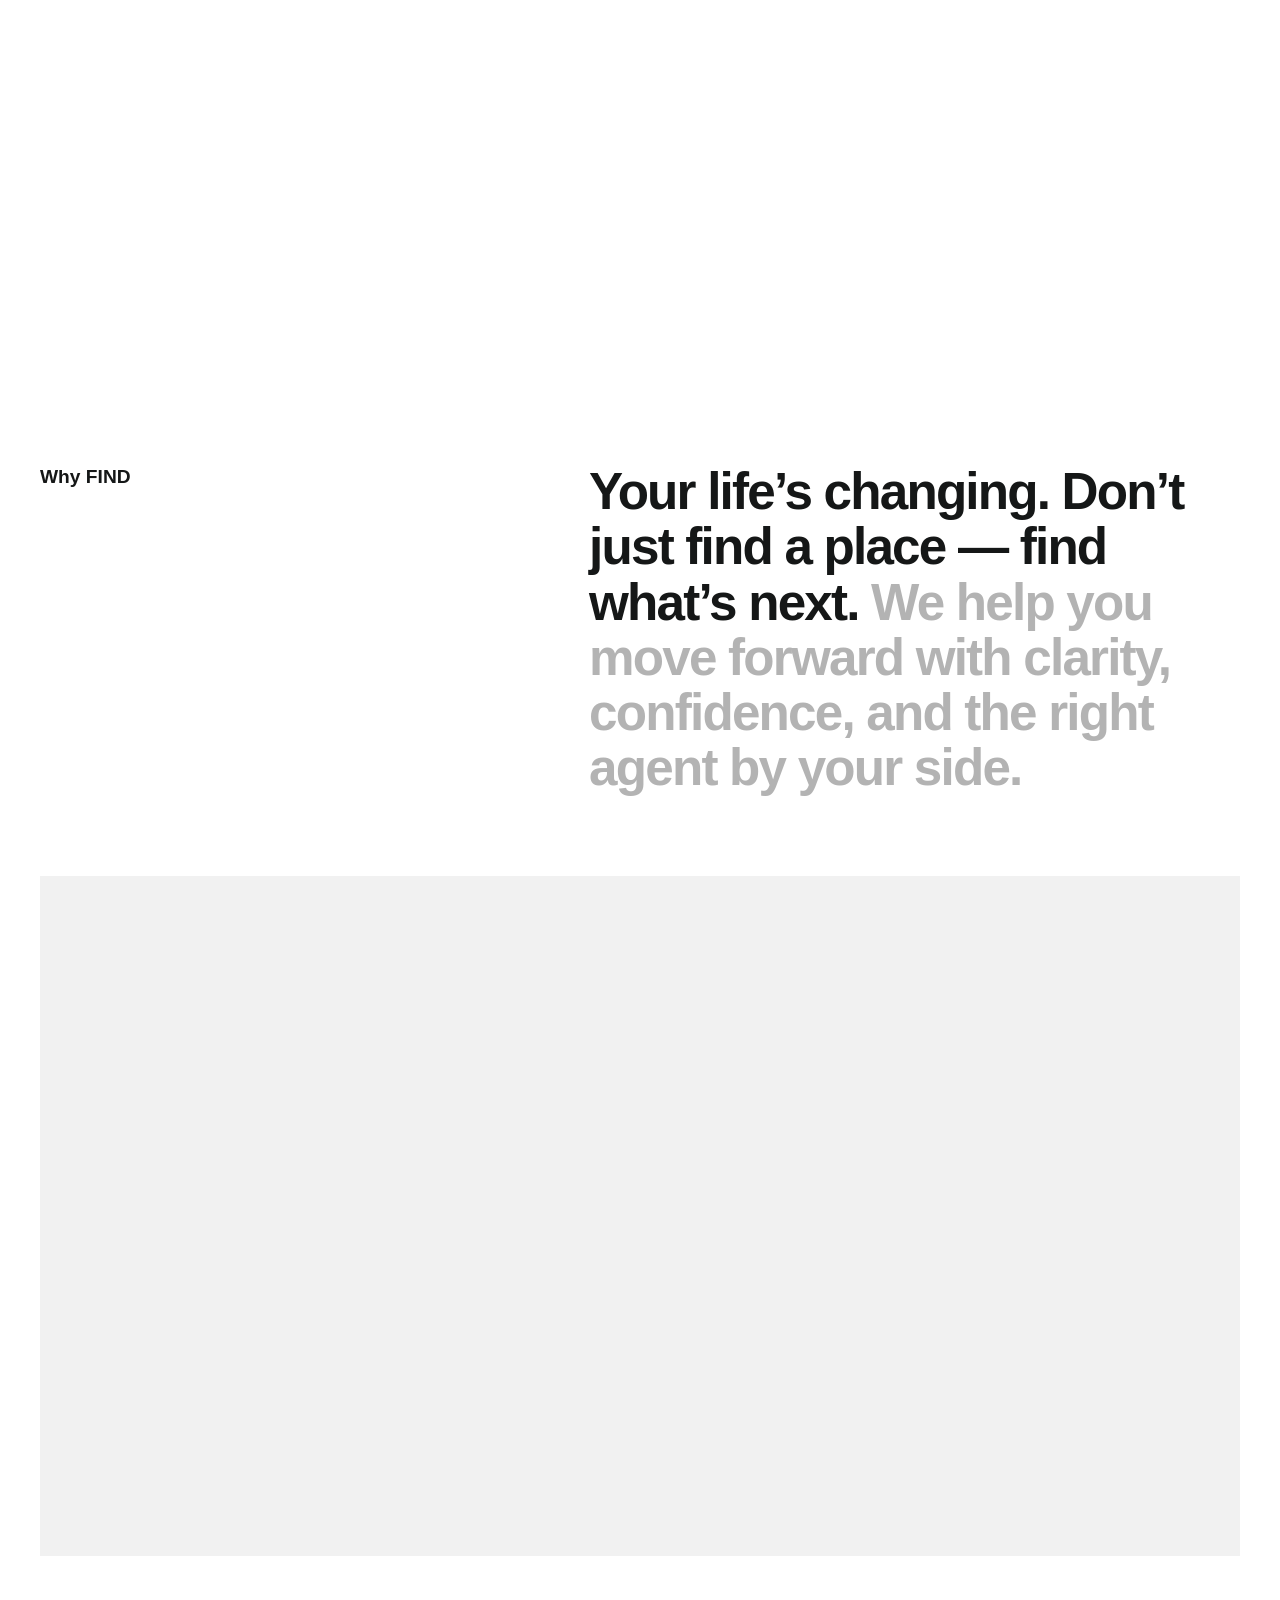
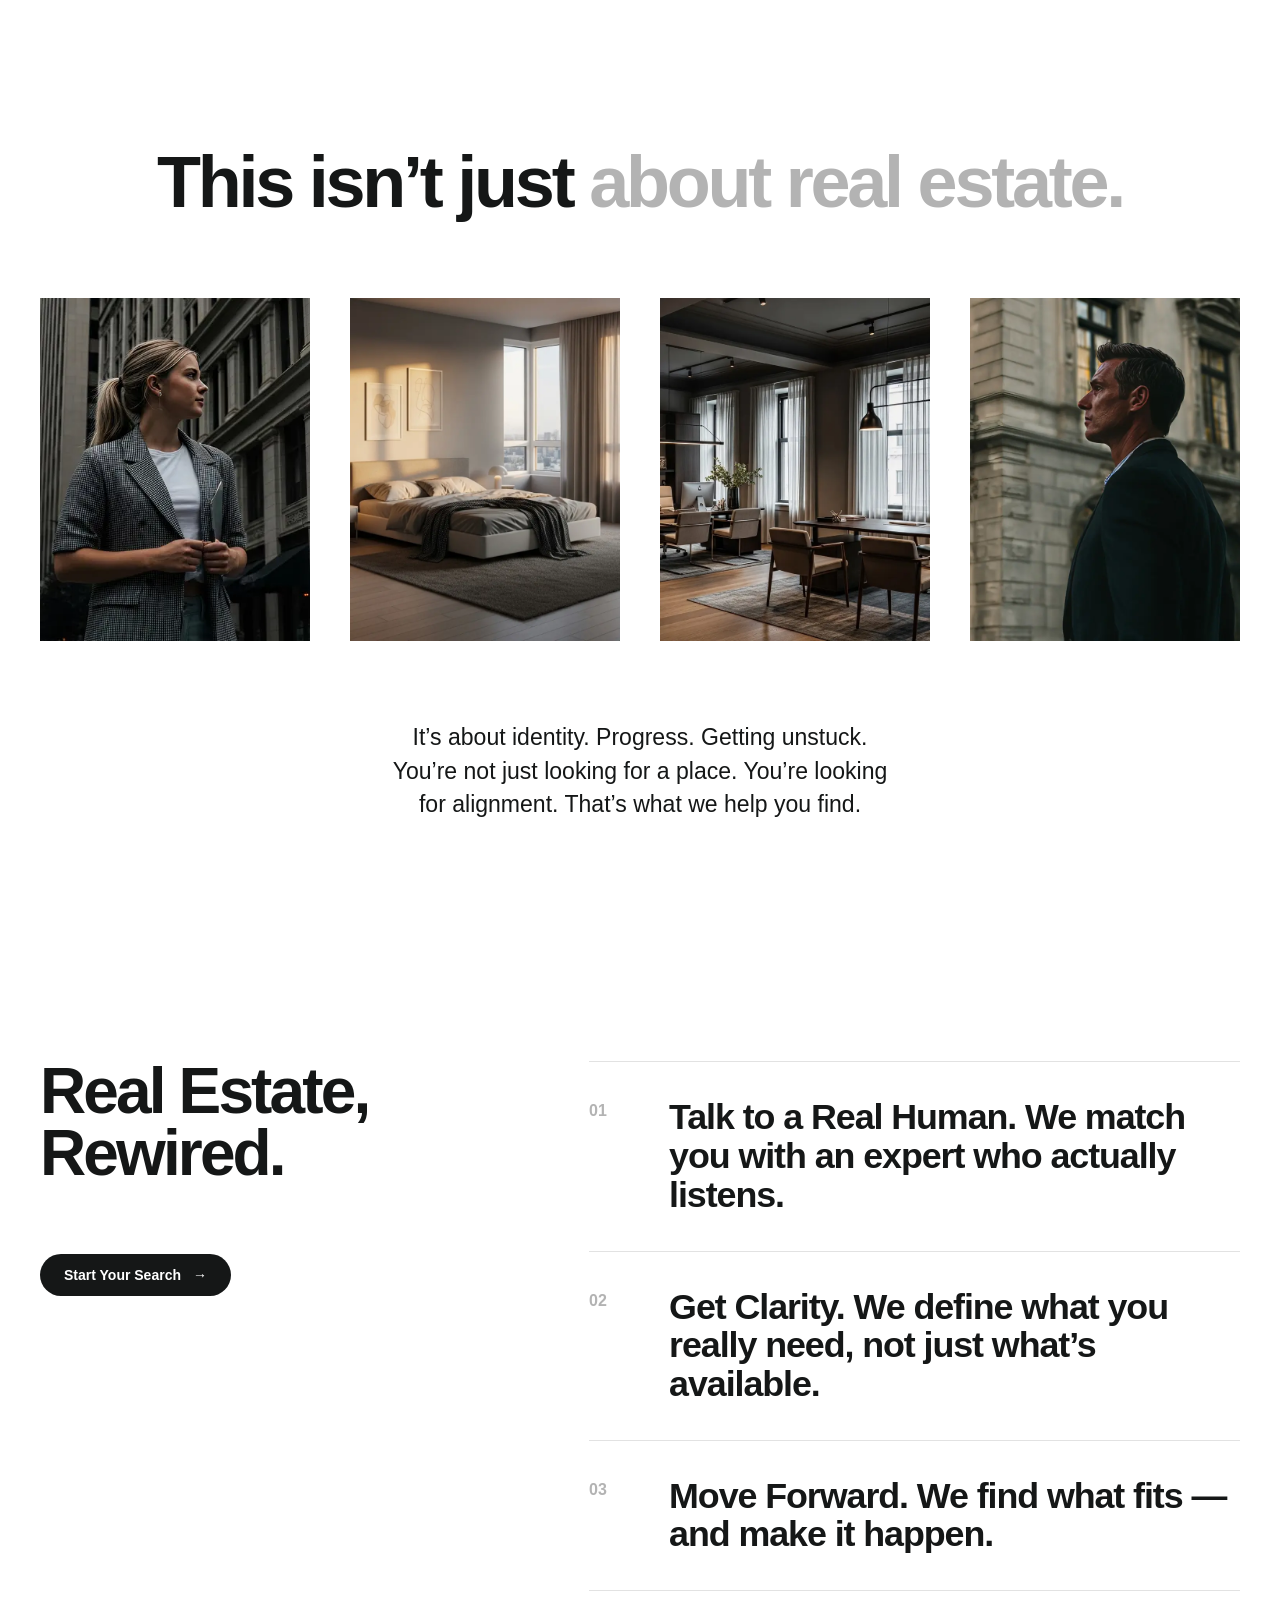
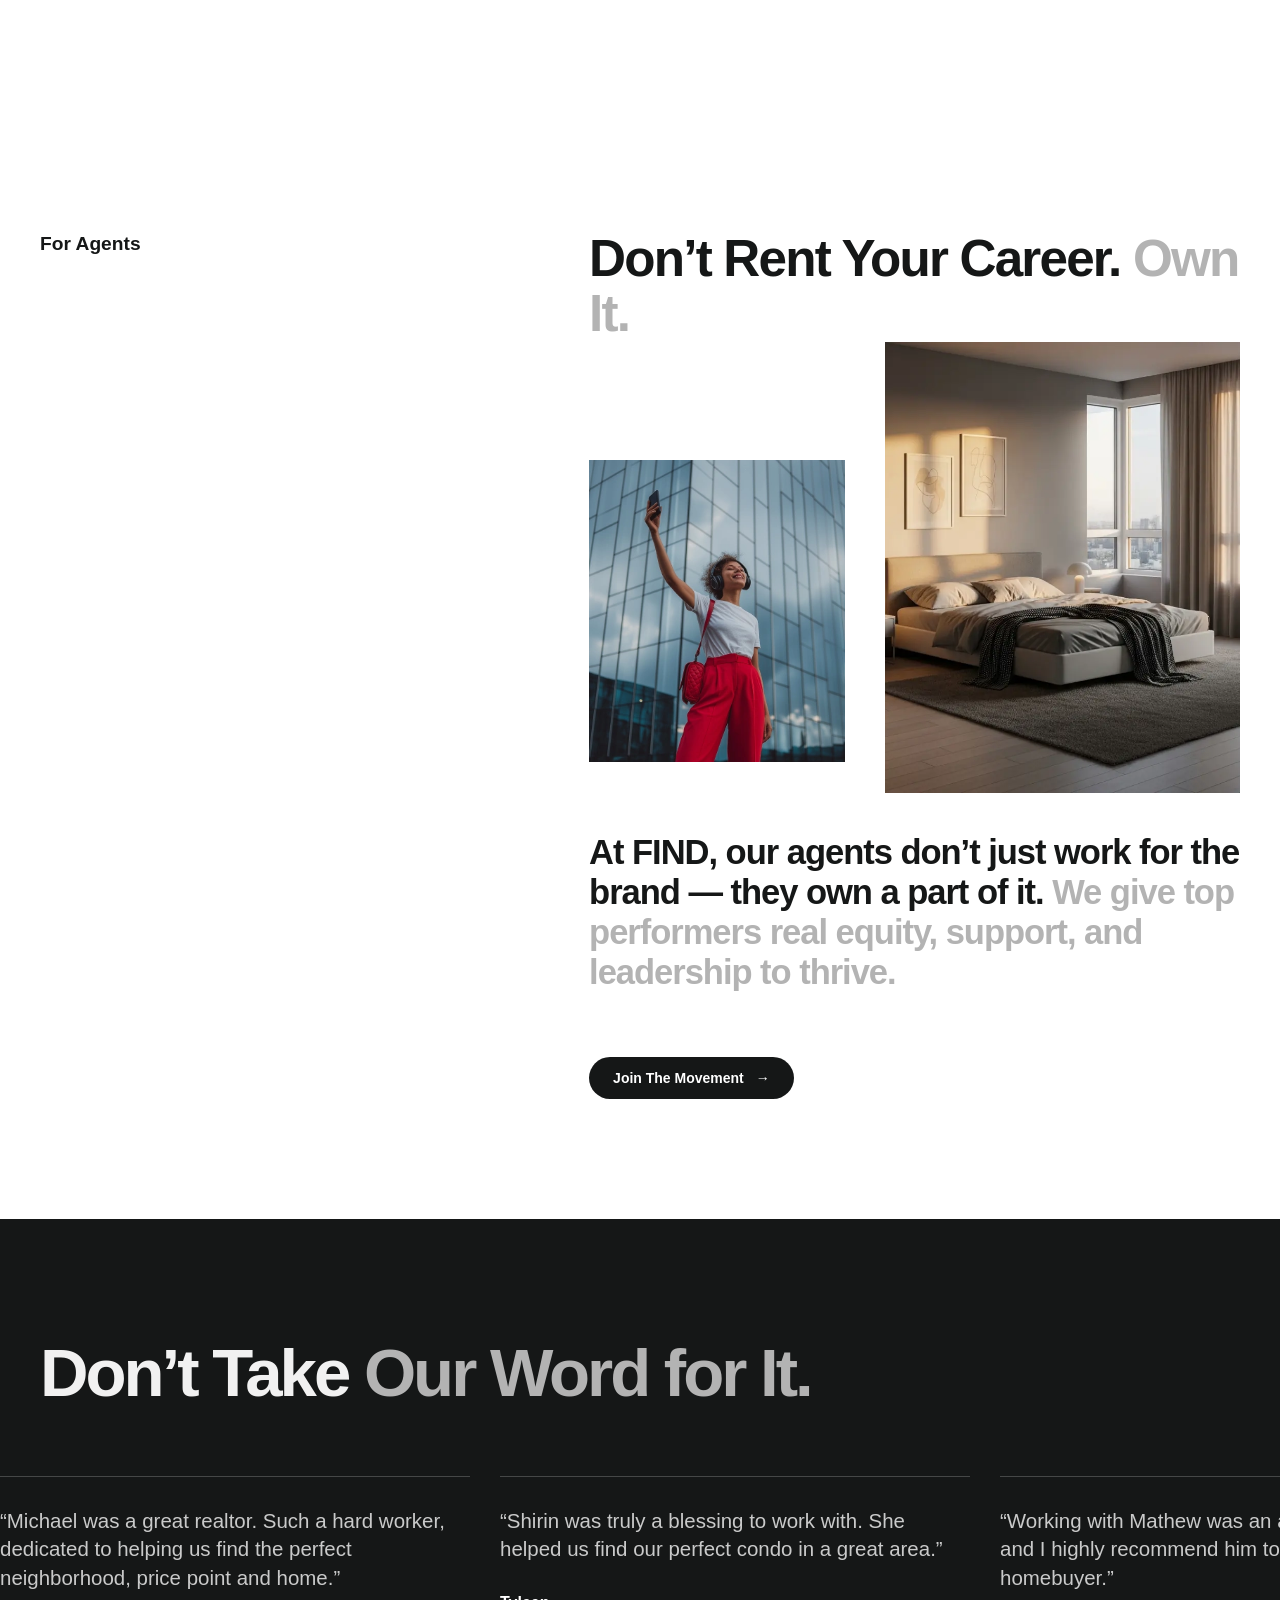
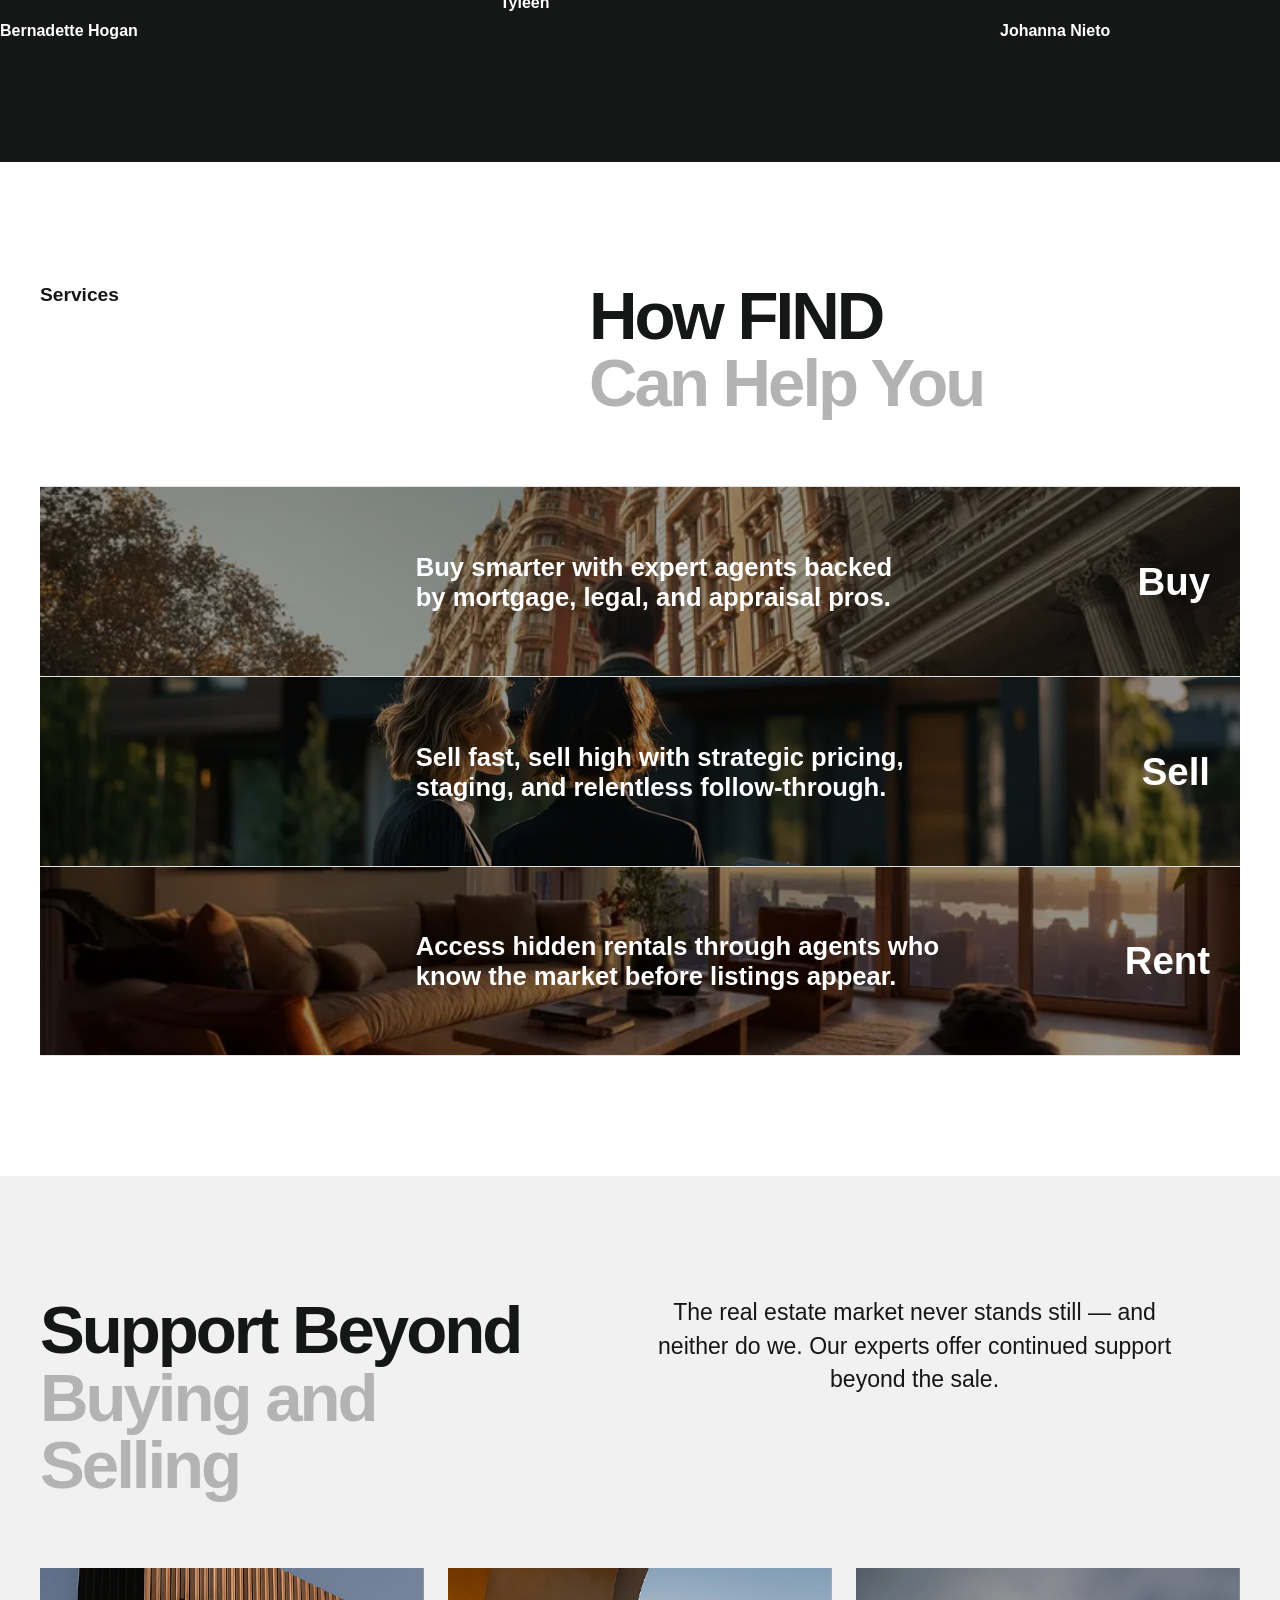
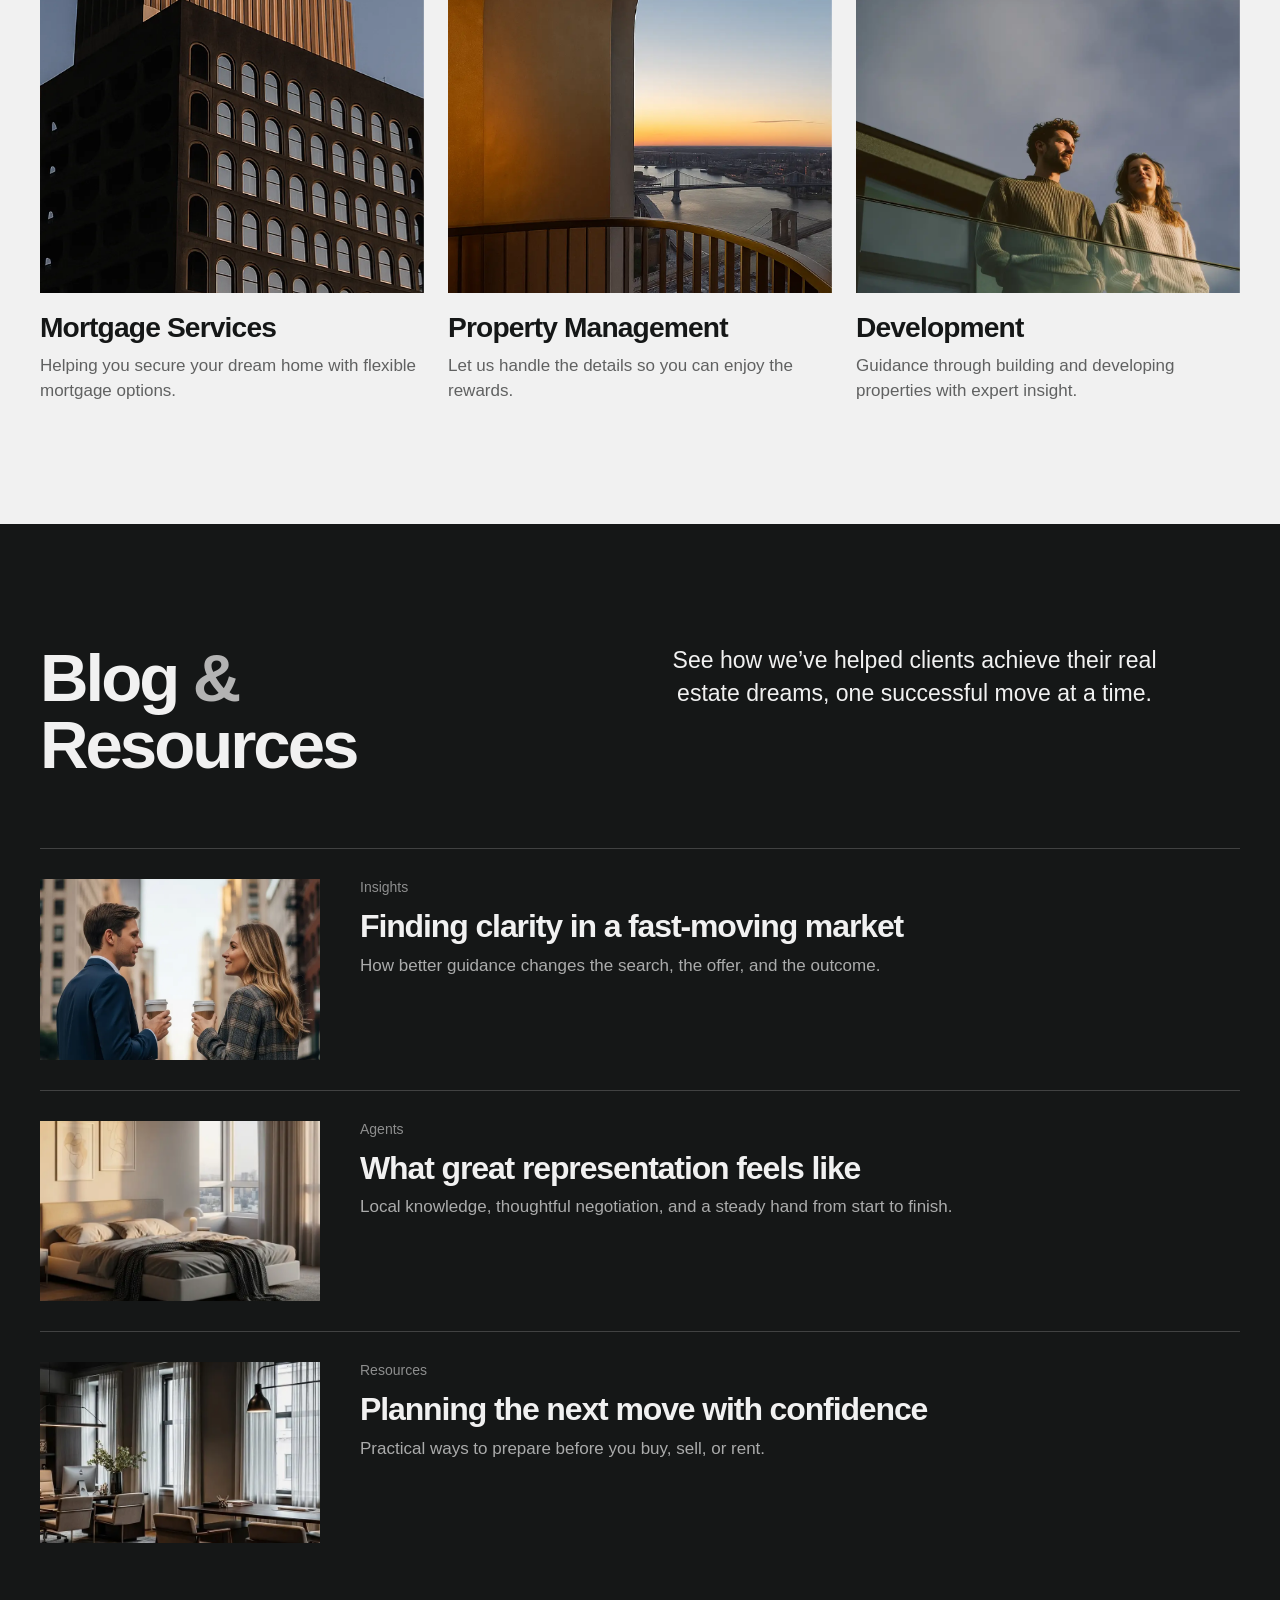
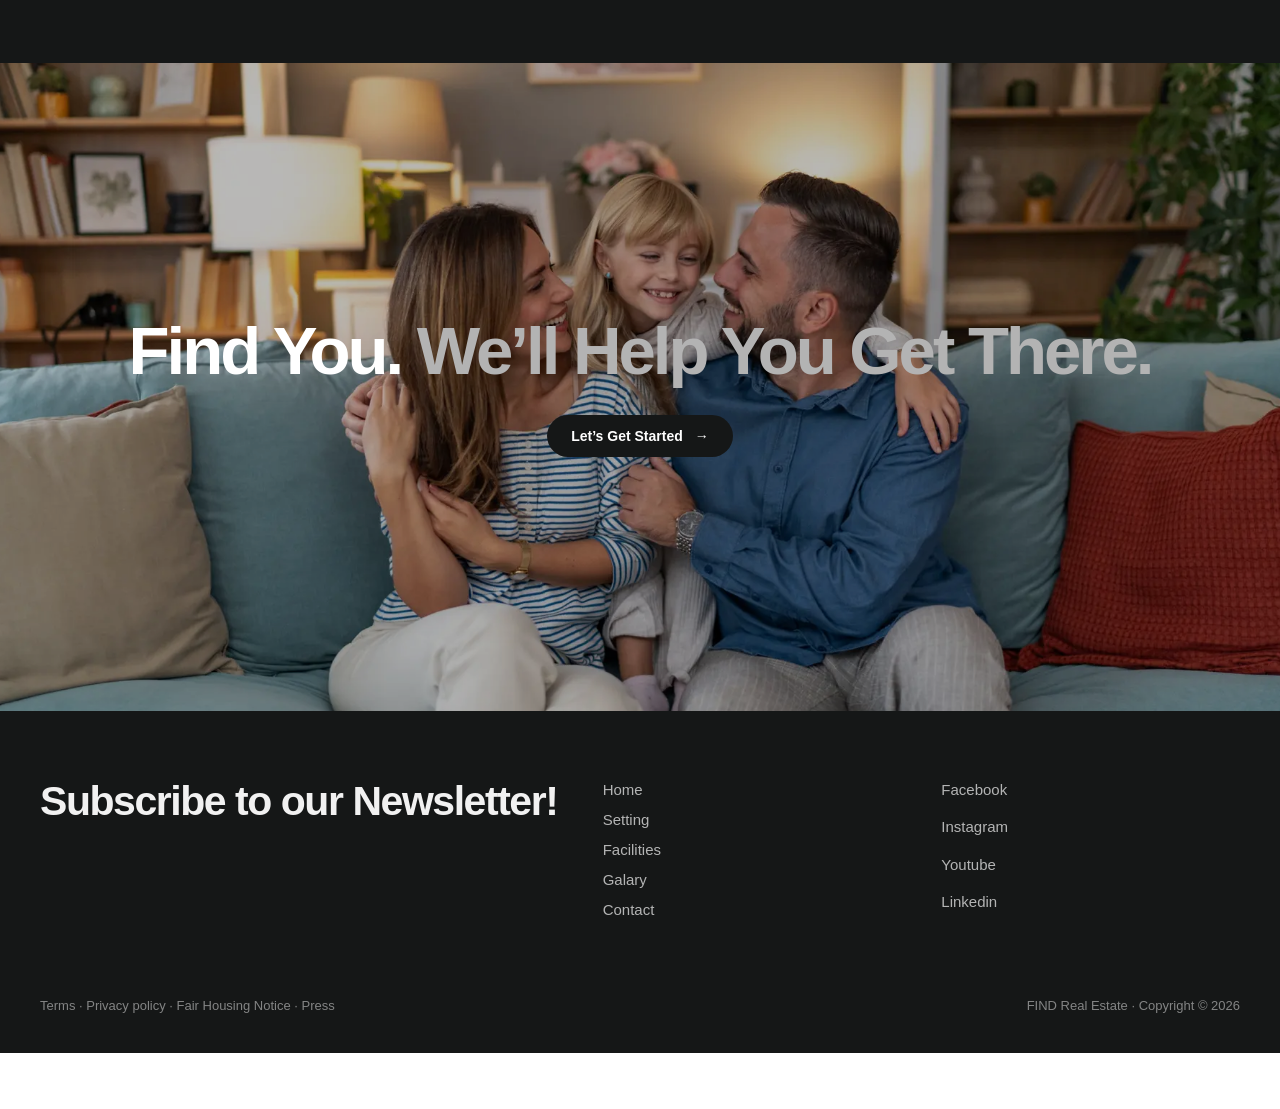
==== commit c4abb176: "fix: smooth hero logo transition" ====
--- a/hero-exact.html
+++ b/hero-exact.html
@@ -163,8 +163,8 @@
       -webkit-mask-image: url("#find-mask");
       mask-repeat: no-repeat;
       -webkit-mask-repeat: no-repeat;
-      mask-size: 97.7rem 42.3rem;
-      -webkit-mask-size: 97.7rem 42.3rem;
+      mask-size: 69.5rem 30.1rem;
+      -webkit-mask-size: 69.5rem 30.1rem;
       mask-position: center center;
       -webkit-mask-position: center center;
       will-change: opacity;
@@ -216,10 +216,10 @@
 
     .logo-outline {
       position: absolute;
-      top: calc(50% - 21.15rem);
-      left: calc(50% - 48.85rem);
-      width: 97.7rem;
-      height: 42.3rem;
+      top: calc(50% - 15.05rem);
+      left: calc(50% - 34.75rem);
+      width: 69.5rem;
+      height: 30.1rem;
       z-index: 6;
       opacity: 0;
       color: transparent;
@@ -245,6 +245,7 @@
       left: 50%;
       top: 23.4rem;
       z-index: 6;
+      display: none;
       width: min(75rem, 86vw);
       transform: translateX(-50%);
       text-align: center;
@@ -1239,19 +1240,31 @@
       smoke: document.querySelector("[data-depth='smoke']"),
       content: document.querySelector("[data-depth='content']"),
       logo: document.querySelector("[data-depth='logo']")
-      ,wordmark: document.querySelector("[data-depth='wordmark']")
     };
 
     function clamp(value, min = 0, max = 1) {
       return Math.max(min, Math.min(max, value));
     }
 
-    function updateHero() {
+    function smoothstep(value) {
+      const t = clamp(value);
+      return t * t * (3 - 2 * t);
+    }
+
+    let targetProgress = 0;
+    let renderProgress = 0;
+
+    function readProgress() {
       const rect = hero.getBoundingClientRect();
       const scrollable = Math.max(1, hero.offsetHeight - window.innerHeight);
-      const progress = clamp(-rect.top / scrollable);
+      return clamp(-rect.top / scrollable);
+    }
+
+    function renderHero(progress) {
       const intro = clamp(progress / 0.82);
-      const logoPhase = clamp((progress - 0.32) / 0.22);
+      const logoTrace = smoothstep((progress - 0.2) / 0.12);
+      const logoFade = 1 - smoothstep((progress - 0.322) / 0.24);
+      const maskFade = smoothstep((progress - 0.36) / 0.13);
 
       layers.back.style.transform = `scale(${1 + progress * 0.05})`;
       layers.house.style.transform = `translateY(${-40 * intro}%) scale(${1 + intro * 0.3})`;
@@ -1260,21 +1273,34 @@
       layers.cloudRight.style.transform = `translateX(${15 * intro}%)`;
       layers.content.style.transform = `translateY(${20 * intro}%) scale(${1 - intro * 0.1})`;
       layers.content.style.opacity = `${1 - clamp(intro * 1.3)}`;
-      layers.composite.style.opacity = `${logoPhase > 0.34 ? clamp((logoPhase - 0.34) / 0.25) : 0}`;
-      layers.house.style.opacity = `${1 - clamp((logoPhase - 0.4) / 0.25)}`;
-      layers.logo.style.opacity = `${logoPhase > 0.1 && logoPhase < 0.78 ? 1 : 0}`;
-      layers.wordmark.style.opacity = `${clamp((logoPhase - 0.36) / 0.24)}`;
-      layers.wordmark.style.transform = `translateX(-50%) translateY(${(1 - logoPhase) * 2.5}rem)`;
+      layers.composite.style.opacity = `${maskFade}`;
+      layers.house.style.opacity = `${1 - maskFade}`;
+      layers.logo.style.opacity = `${logoTrace * logoFade}`;
 
       const paths = layers.logo.querySelectorAll("path");
       paths.forEach((path) => {
-        path.style.strokeDashoffset = `${1400 - 1400 * clamp((logoPhase - 0.08) / 0.28)}`;
+        path.style.strokeDashoffset = `${1400 - 1400 * logoTrace}`;
       });
     }
 
-    window.addEventListener("scroll", updateHero, { passive: true });
-    window.addEventListener("resize", updateHero);
-    updateHero();
+    function updateHeroTarget() {
+      targetProgress = readProgress();
+    }
+
+    function animateHero() {
+      targetProgress = readProgress();
+      renderProgress += (targetProgress - renderProgress) * 0.16;
+      if (Math.abs(targetProgress - renderProgress) < 0.0005) renderProgress = targetProgress;
+      renderHero(renderProgress);
+      requestAnimationFrame(animateHero);
+    }
+
+    targetProgress = readProgress();
+    renderProgress = targetProgress;
+    renderHero(renderProgress);
+    window.addEventListener("scroll", updateHeroTarget, { passive: true });
+    window.addEventListener("resize", updateHeroTarget);
+    requestAnimationFrame(animateHero);
 
     const observer = new IntersectionObserver((entries) => {
       entries.forEach((entry) => {
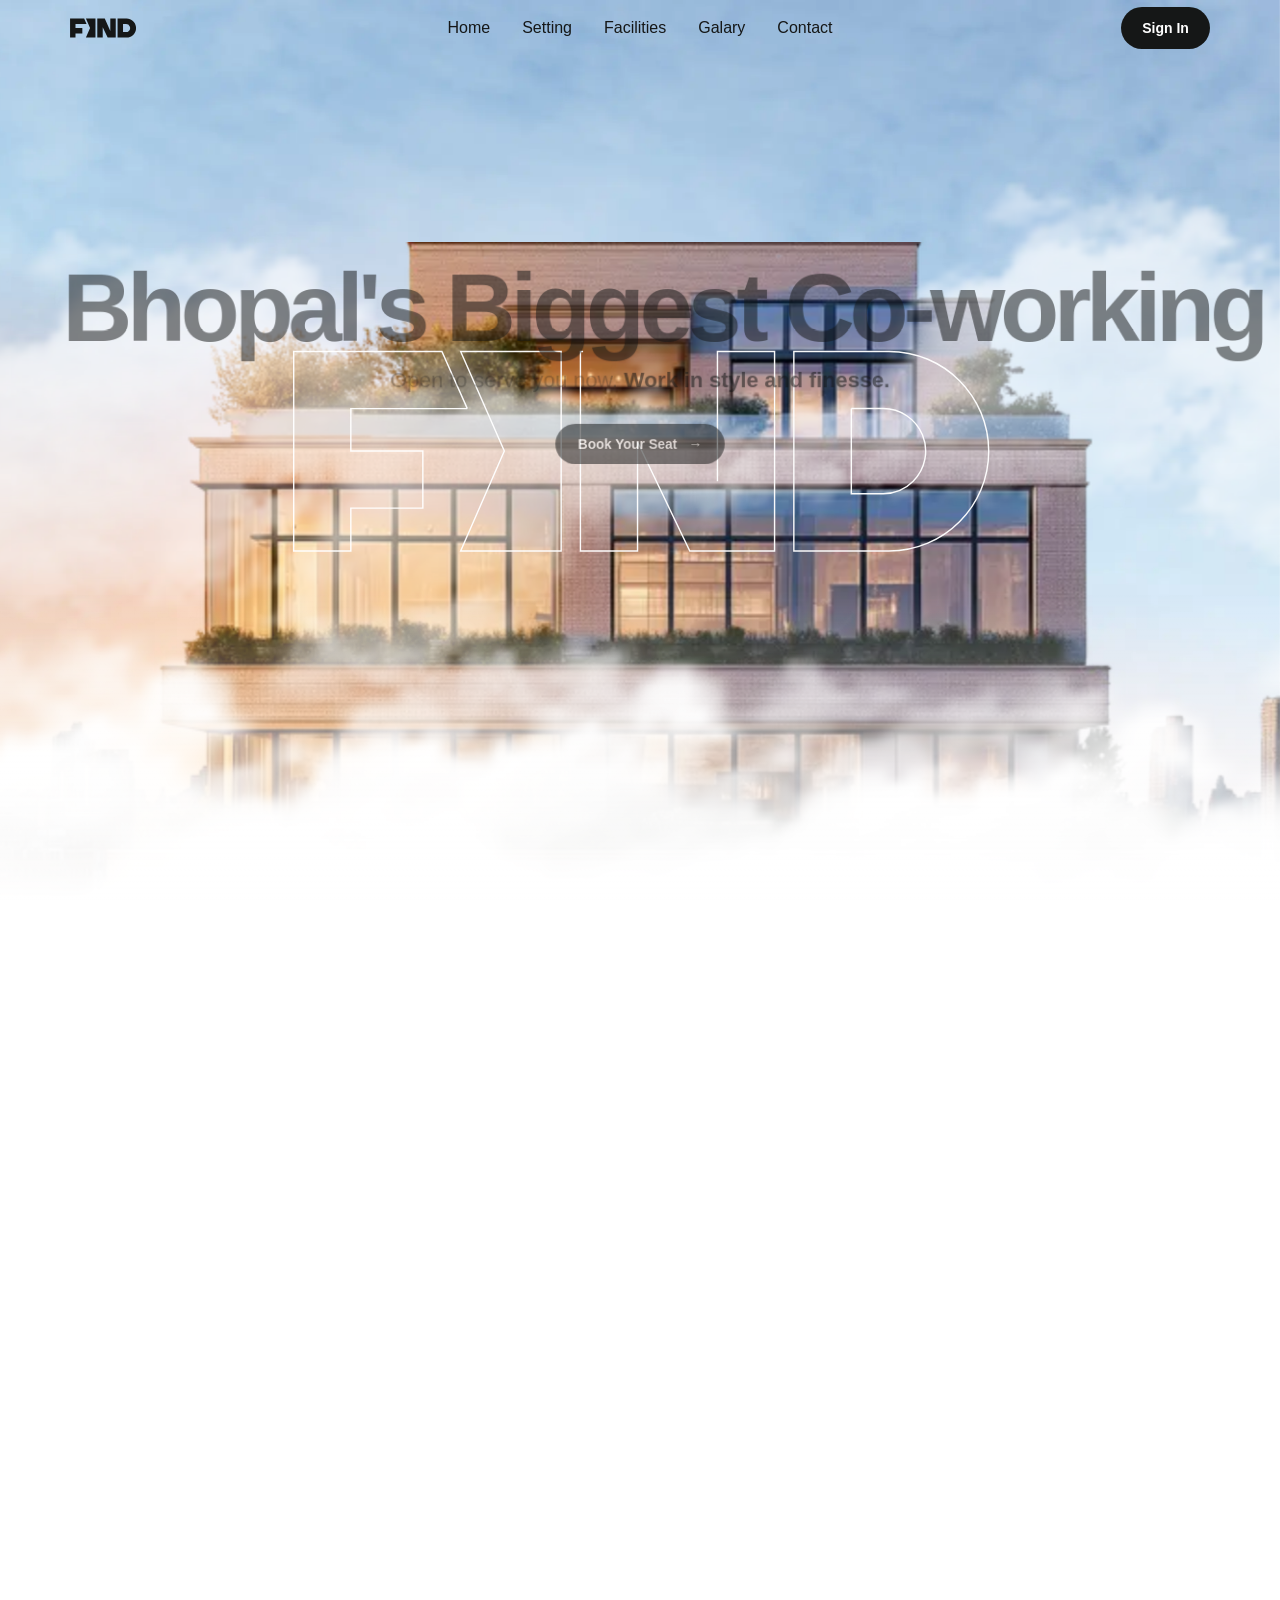
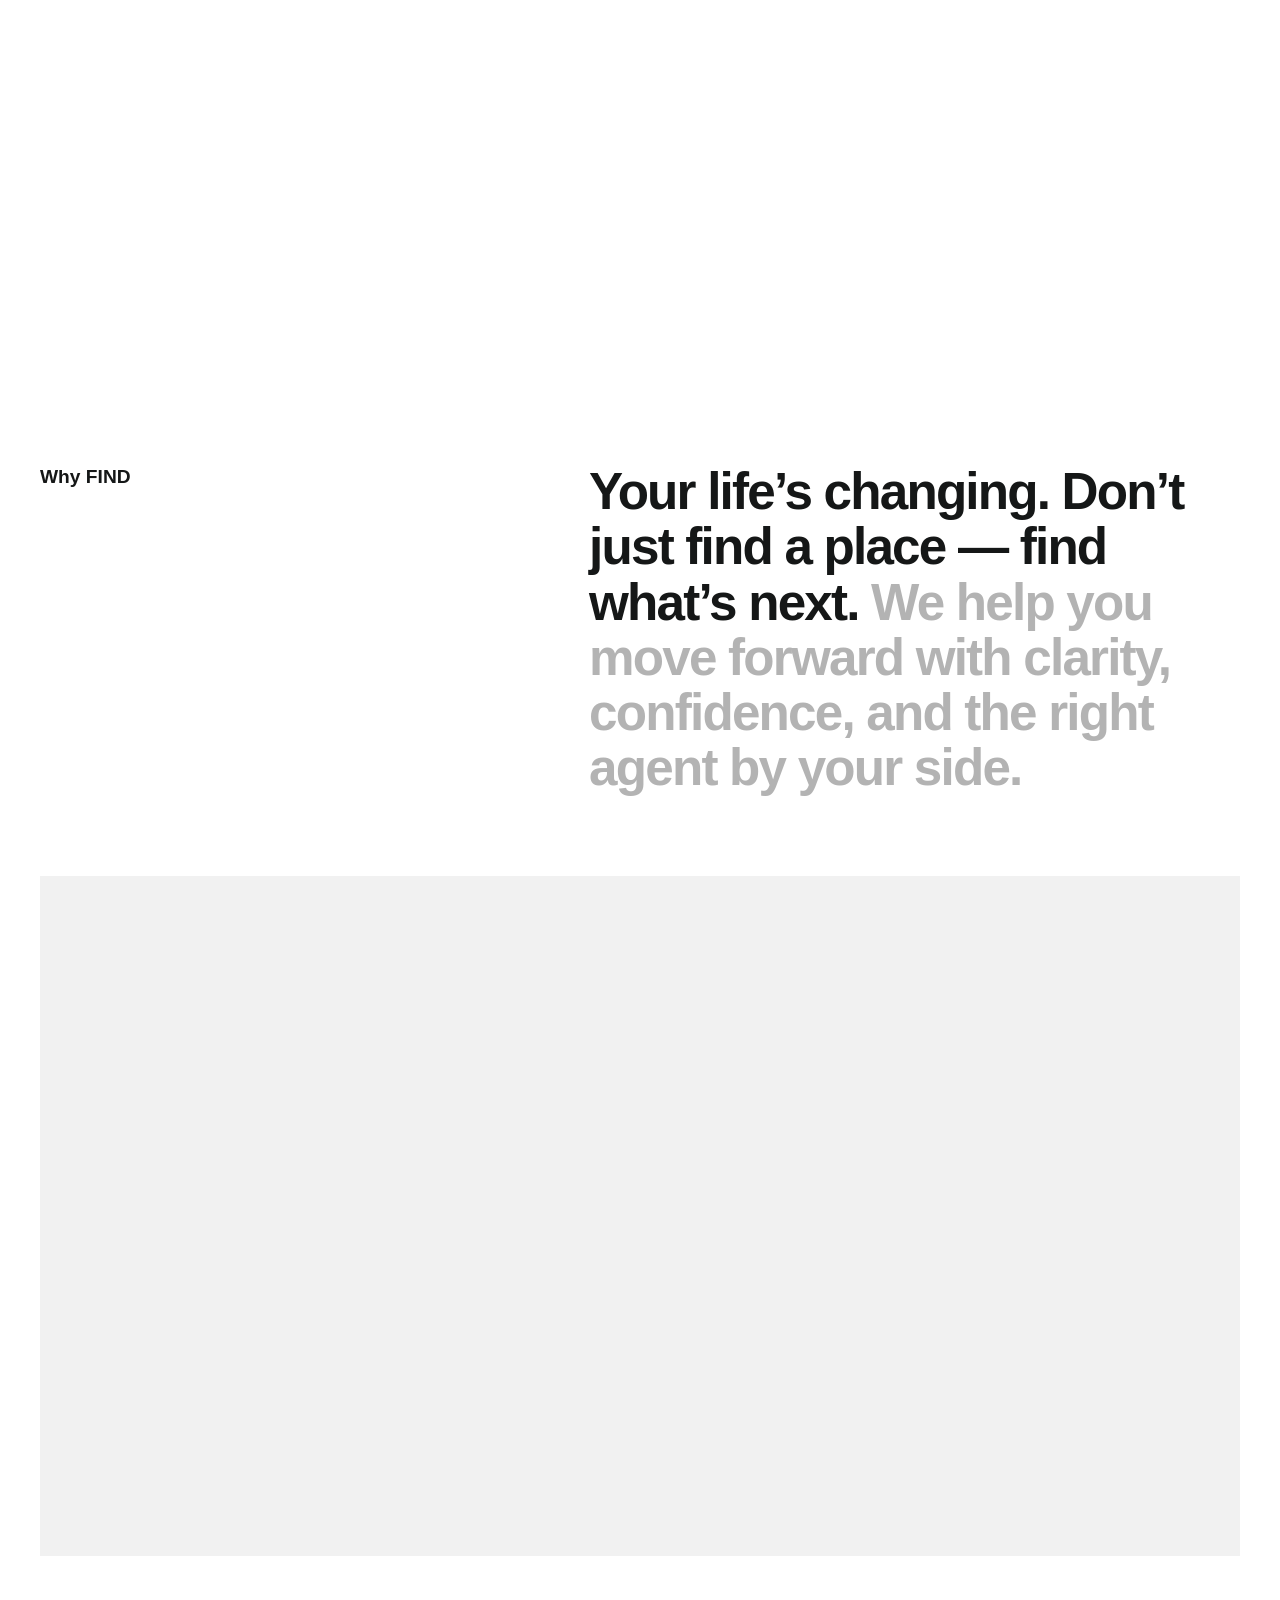
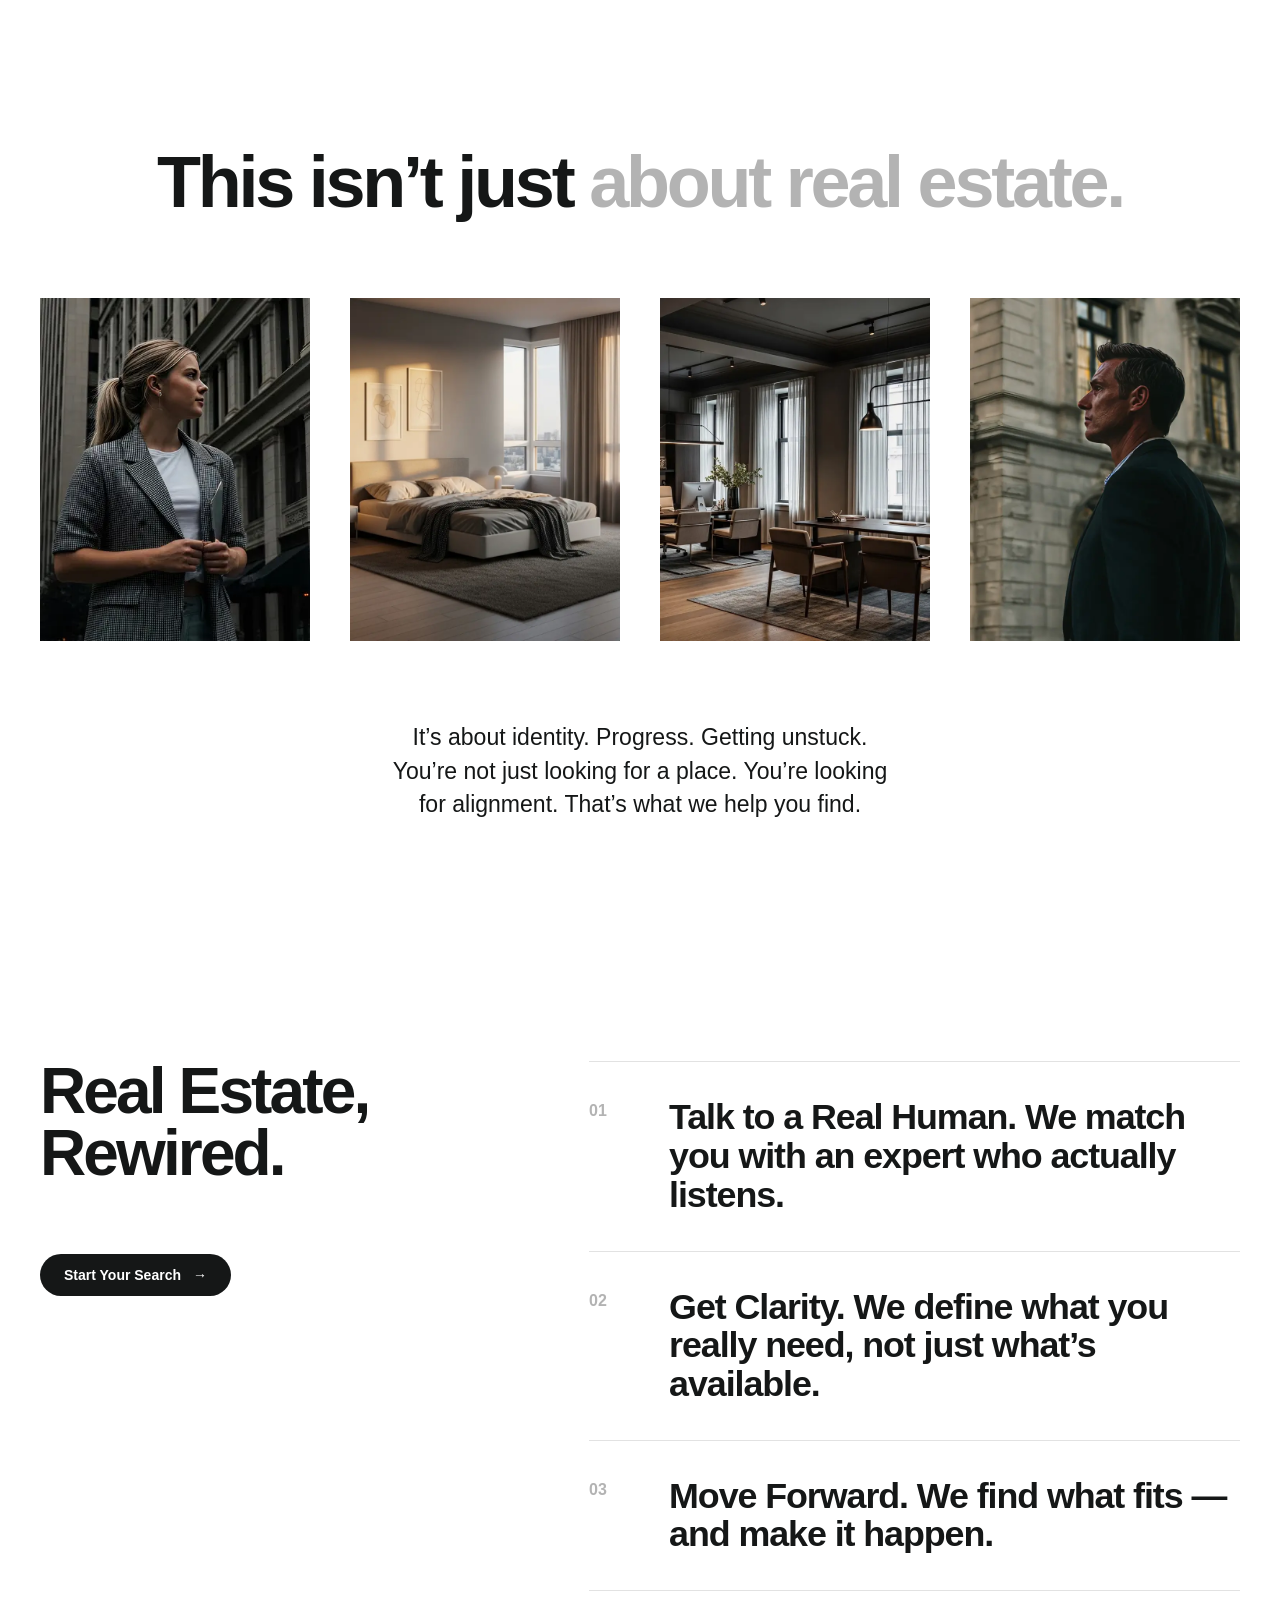
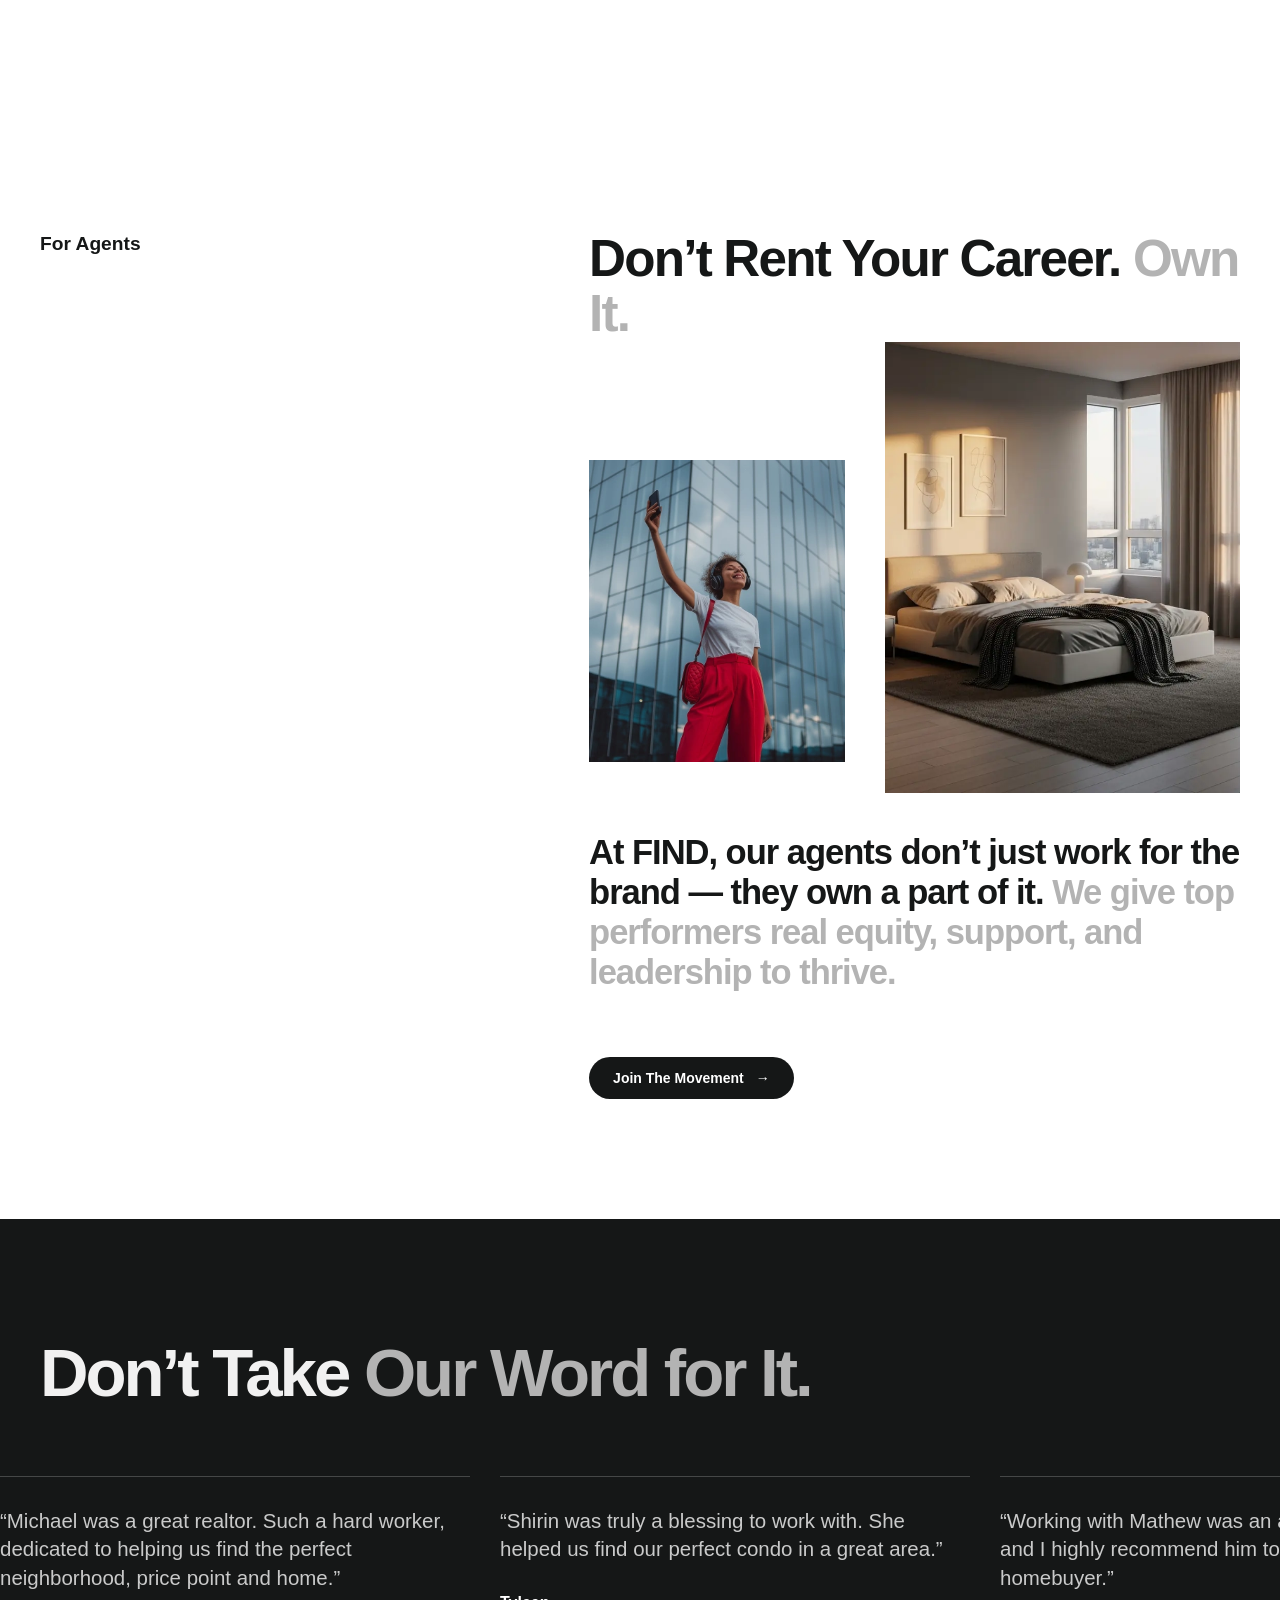
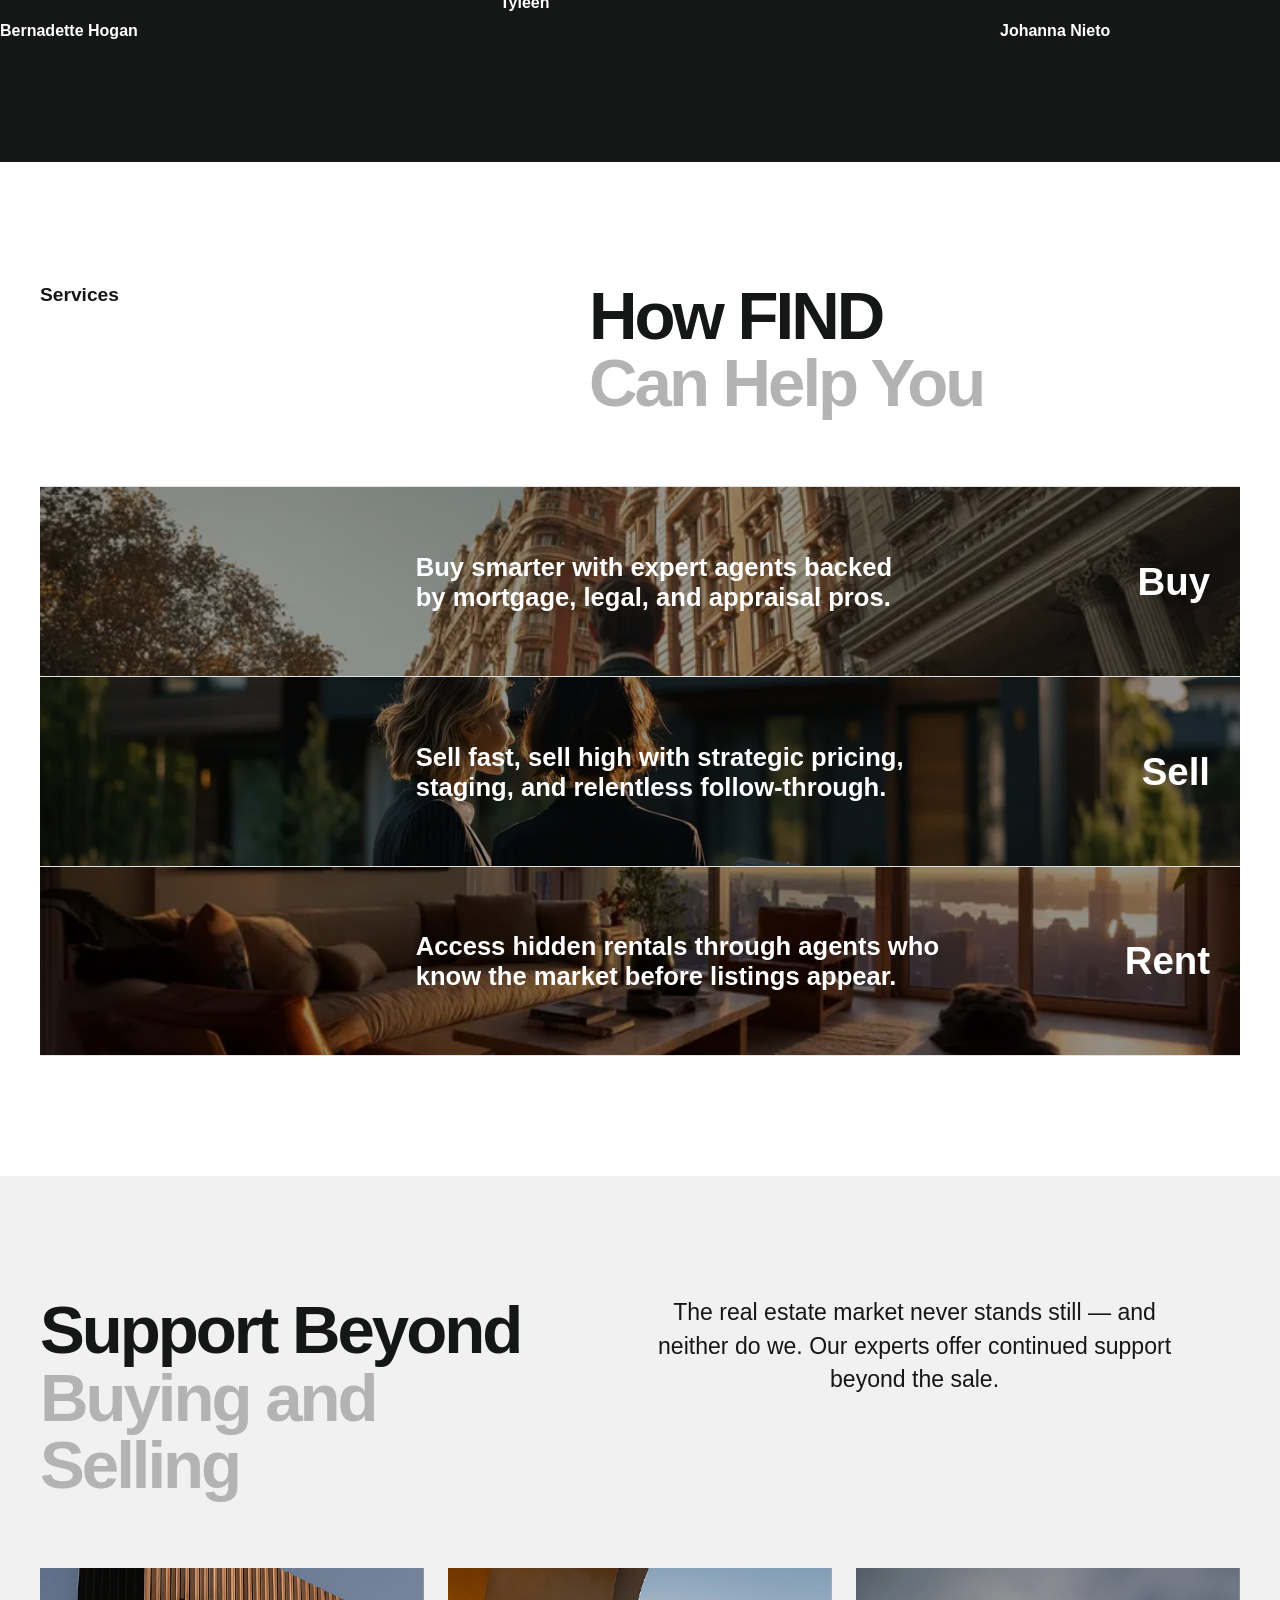
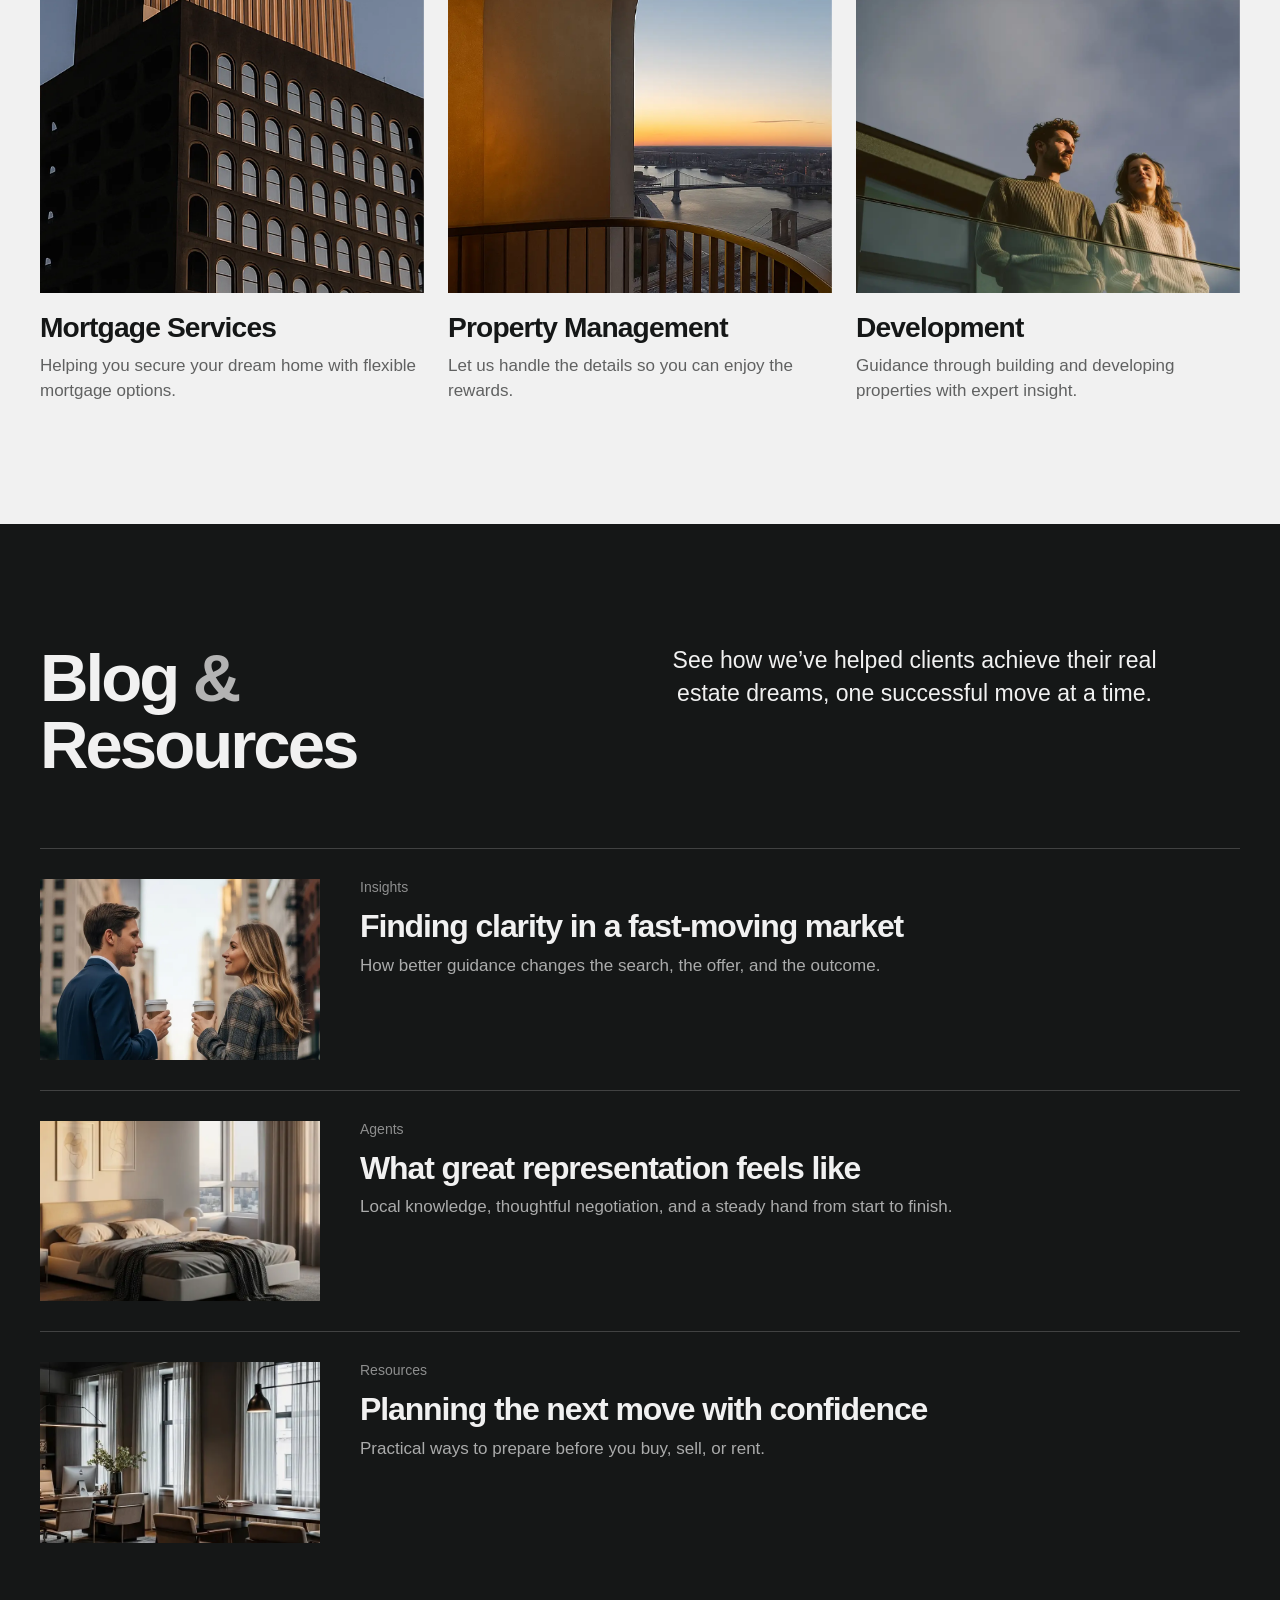
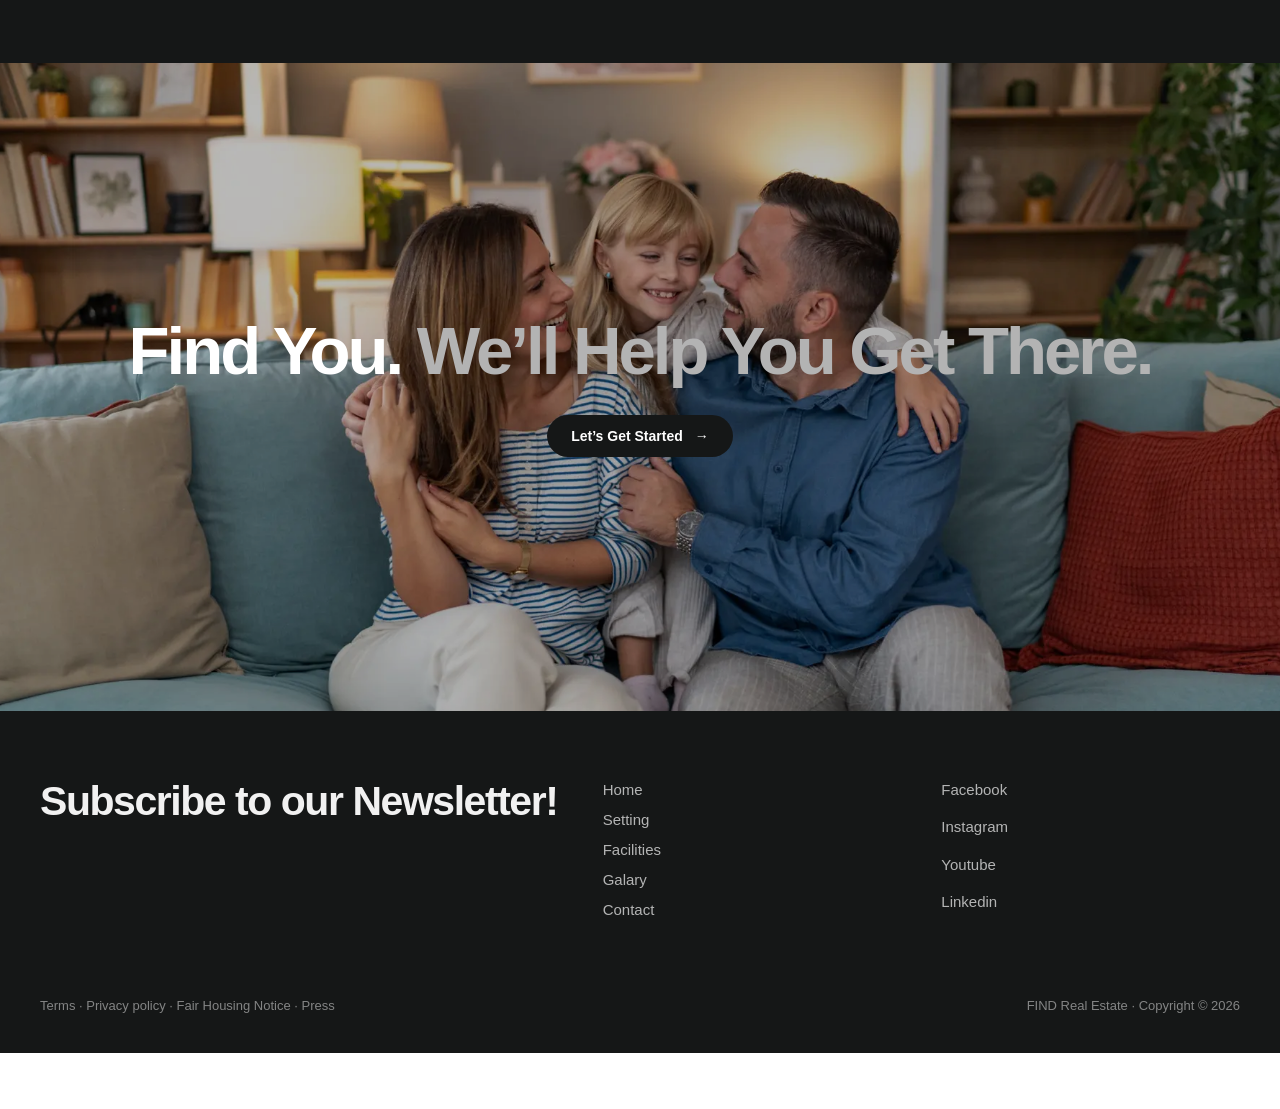
==== commit c8e3480a: "fix: update hero coworking copy" ====
--- a/hero-exact.html
+++ b/hero-exact.html
@@ -1042,9 +1042,9 @@
         </div>
         <div class="content" data-depth="content">
           <div class="content-inner">
-            <h1>Find What Moves You</h1>
-            <p class="subcopy">Expert agents. <strong>Real guidance.</strong> A clear path to find what’s next.</p>
-            <button class="cta" type="button">Find Properties <span aria-hidden="true">→</span></button>
+            <h1>Bhopal's Biggest Co-working Space</h1>
+            <p class="subcopy">Open to serve you now. <strong>Work in style and finesse.</strong></p>
+            <button class="cta" type="button">Book Your Seat <span aria-hidden="true">→</span></button>
           </div>
         </div>
       </div>
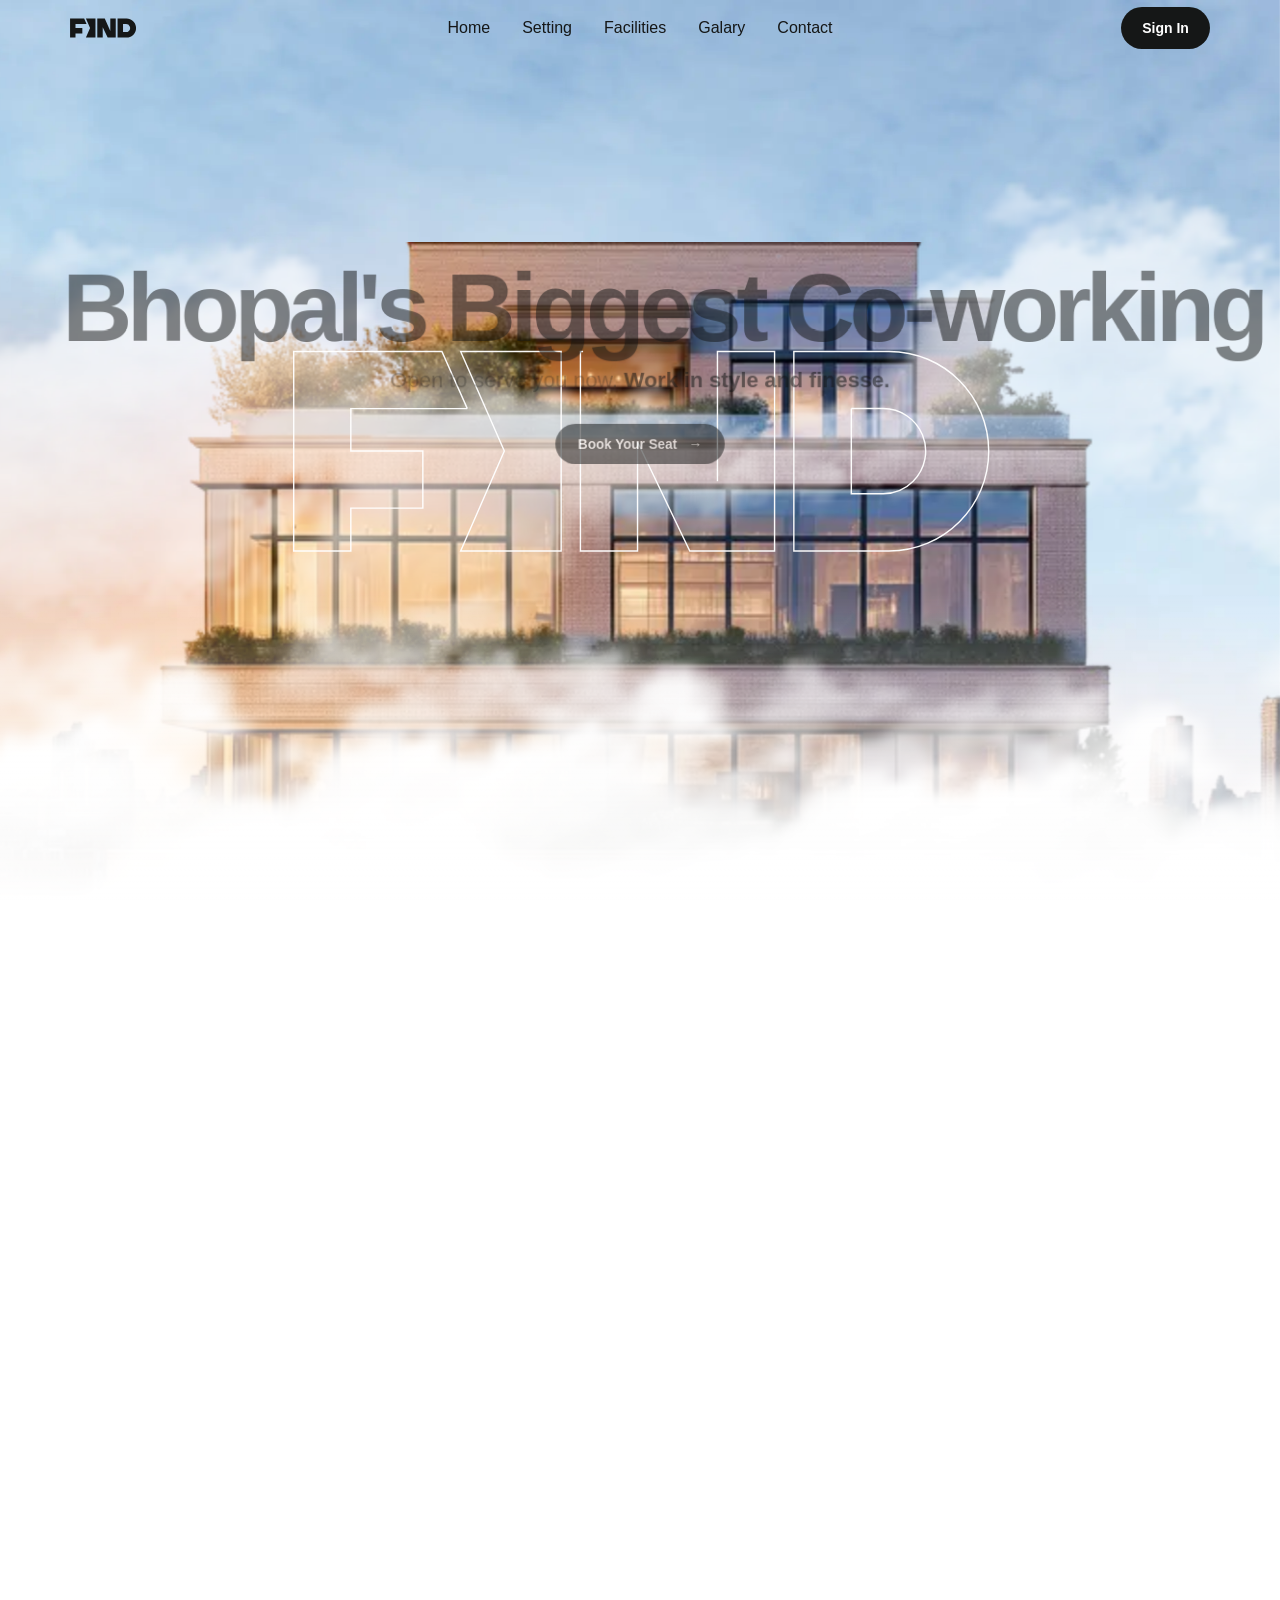
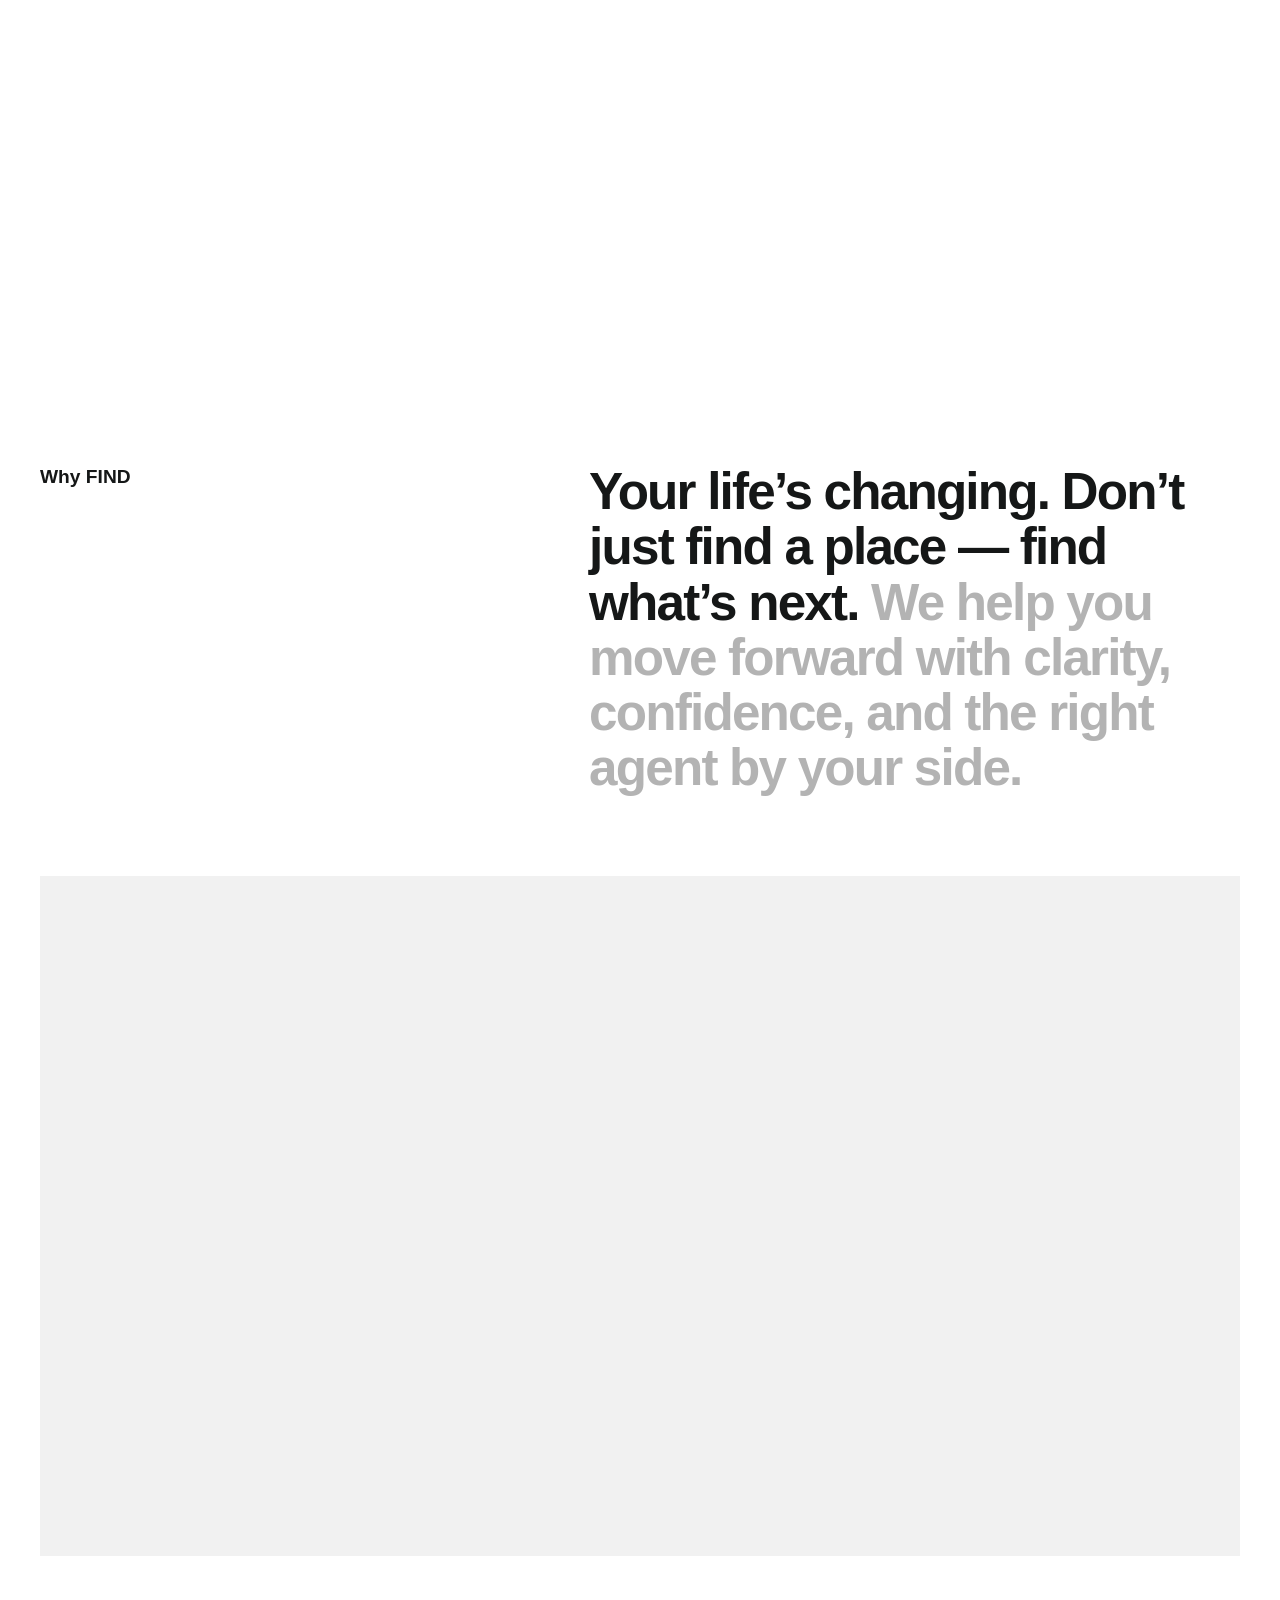
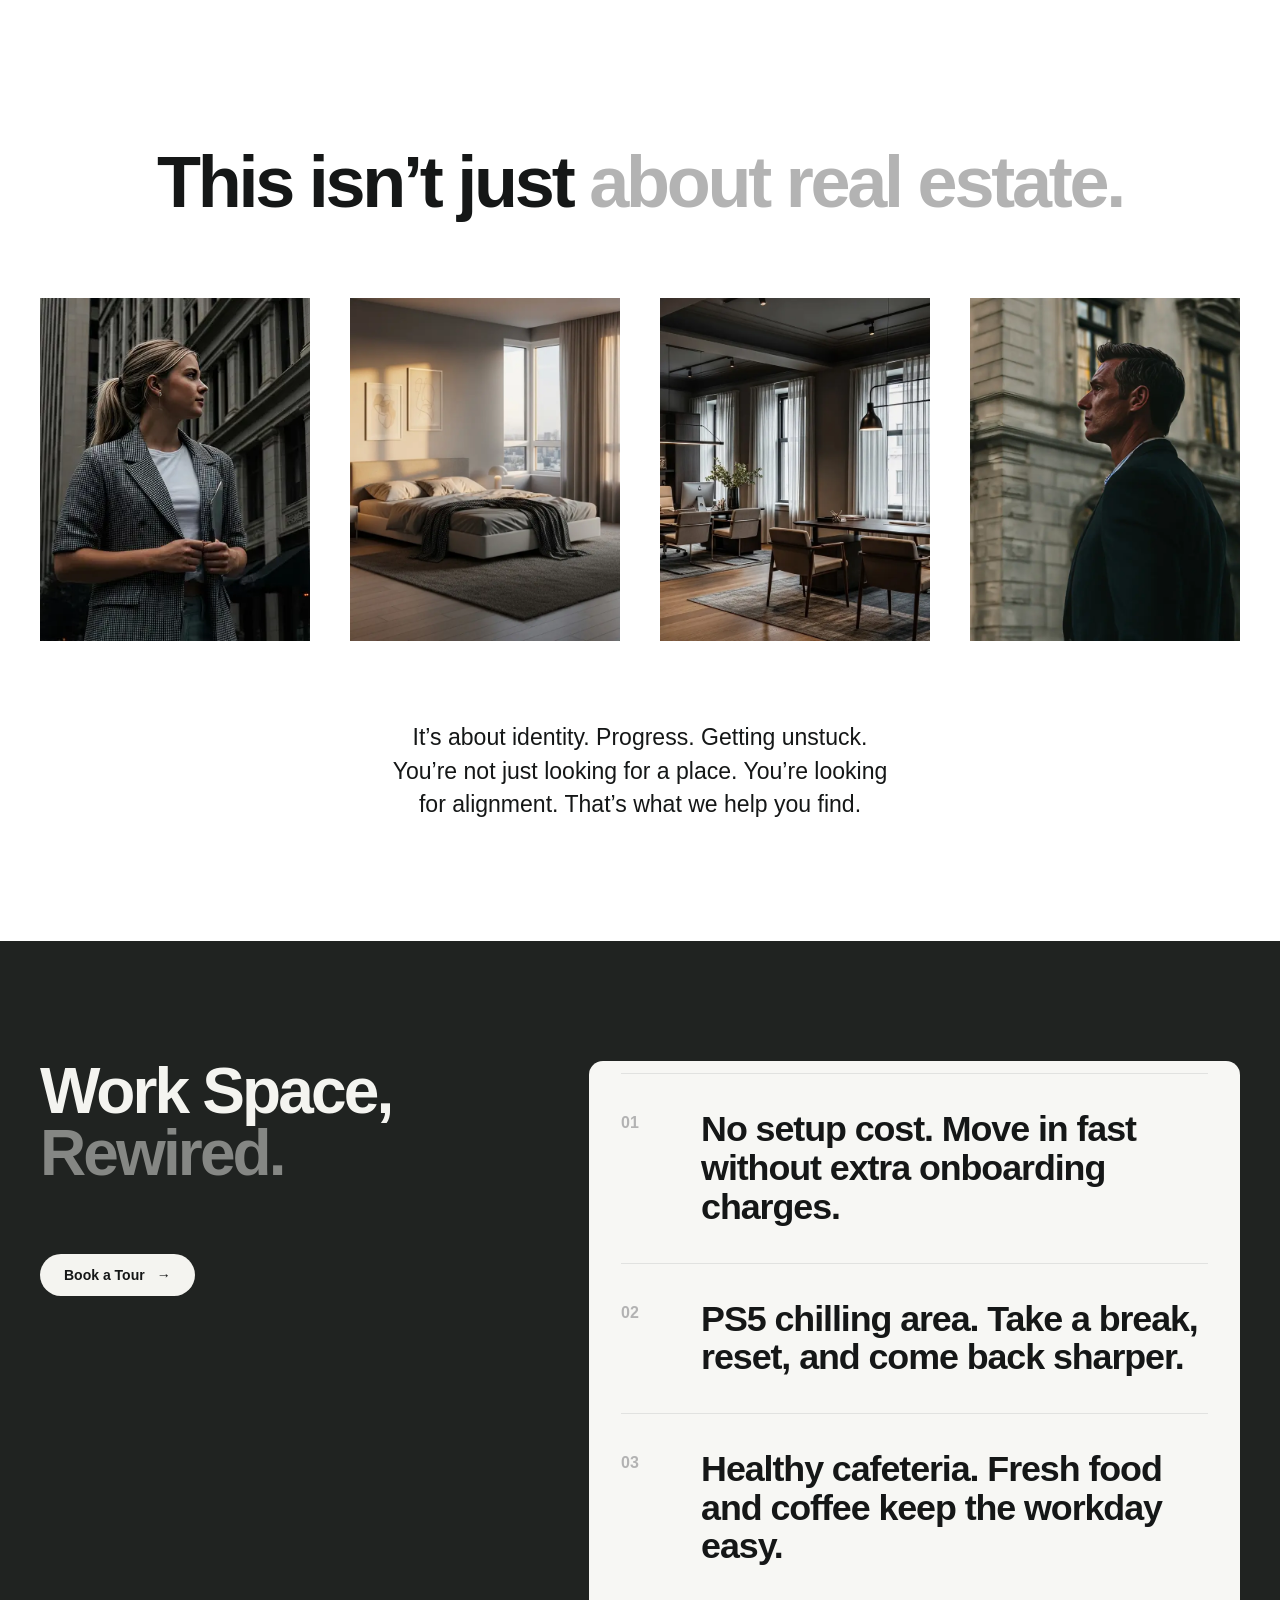
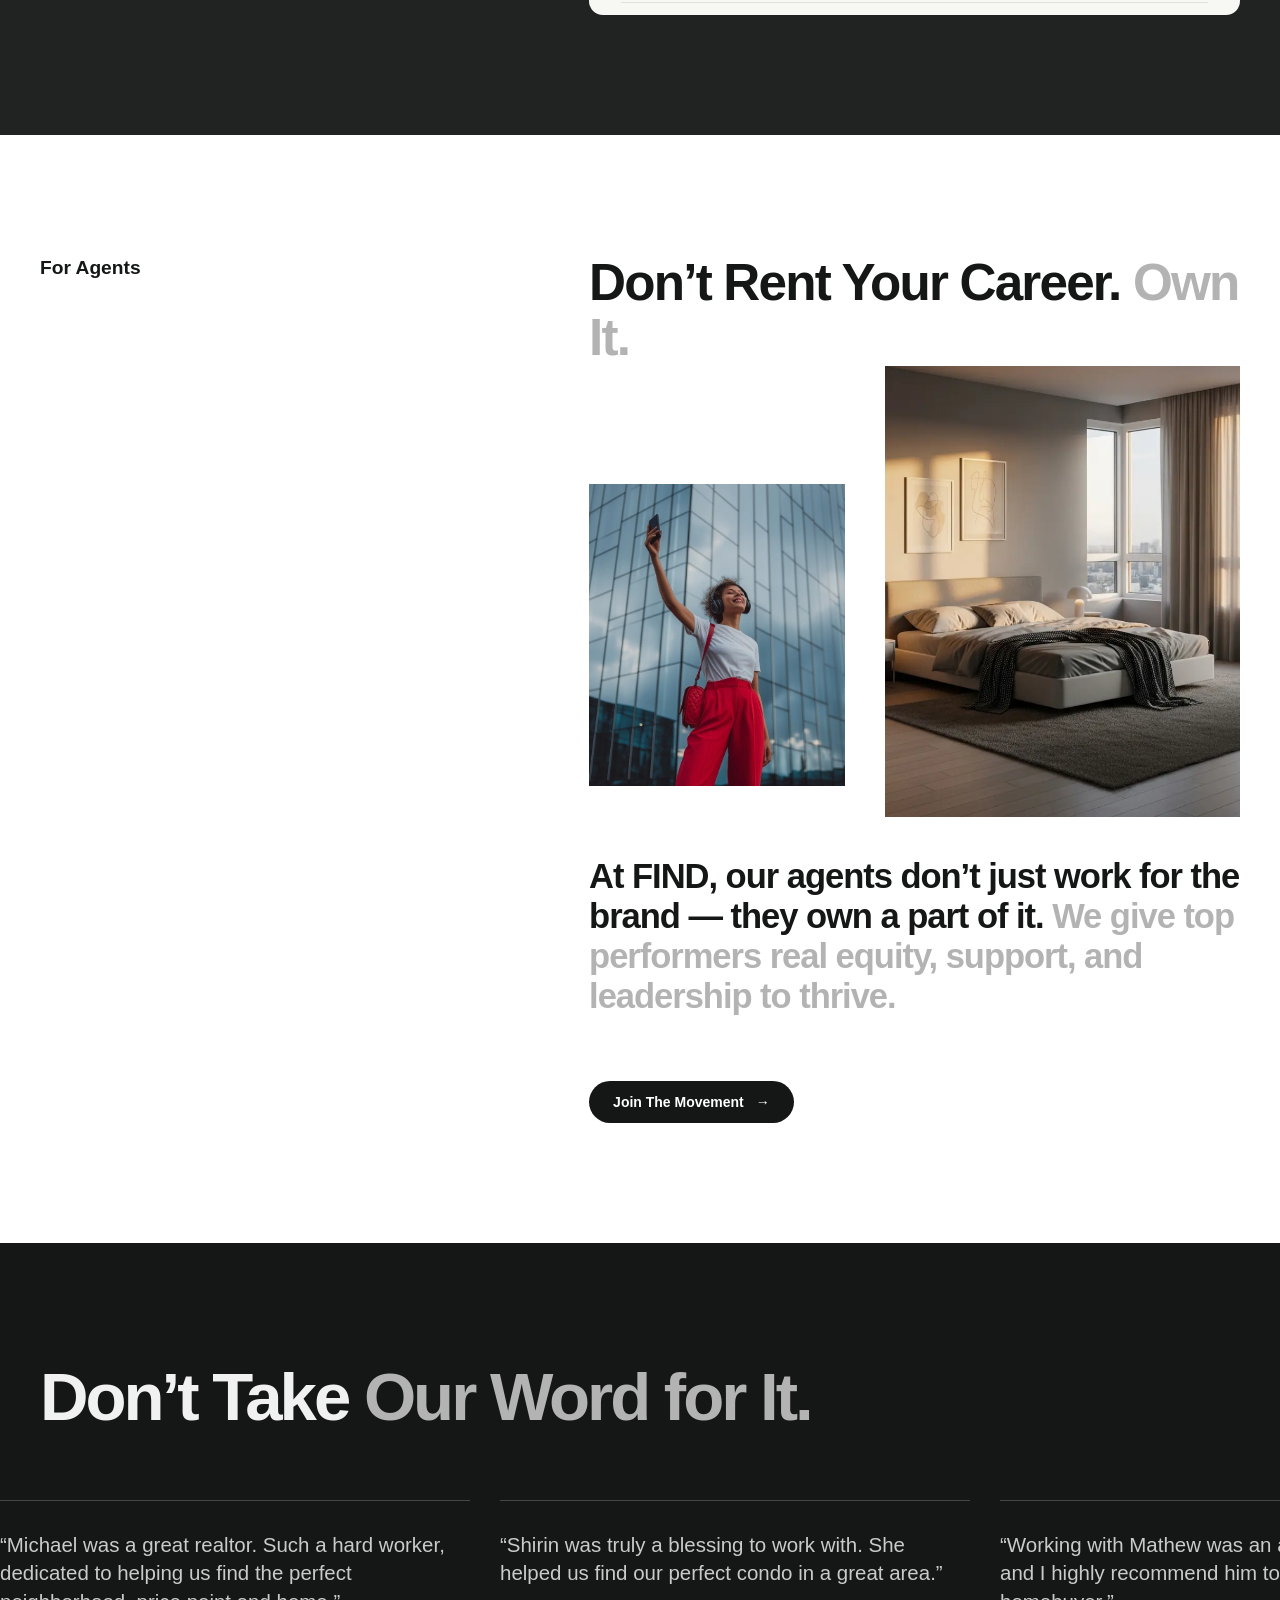
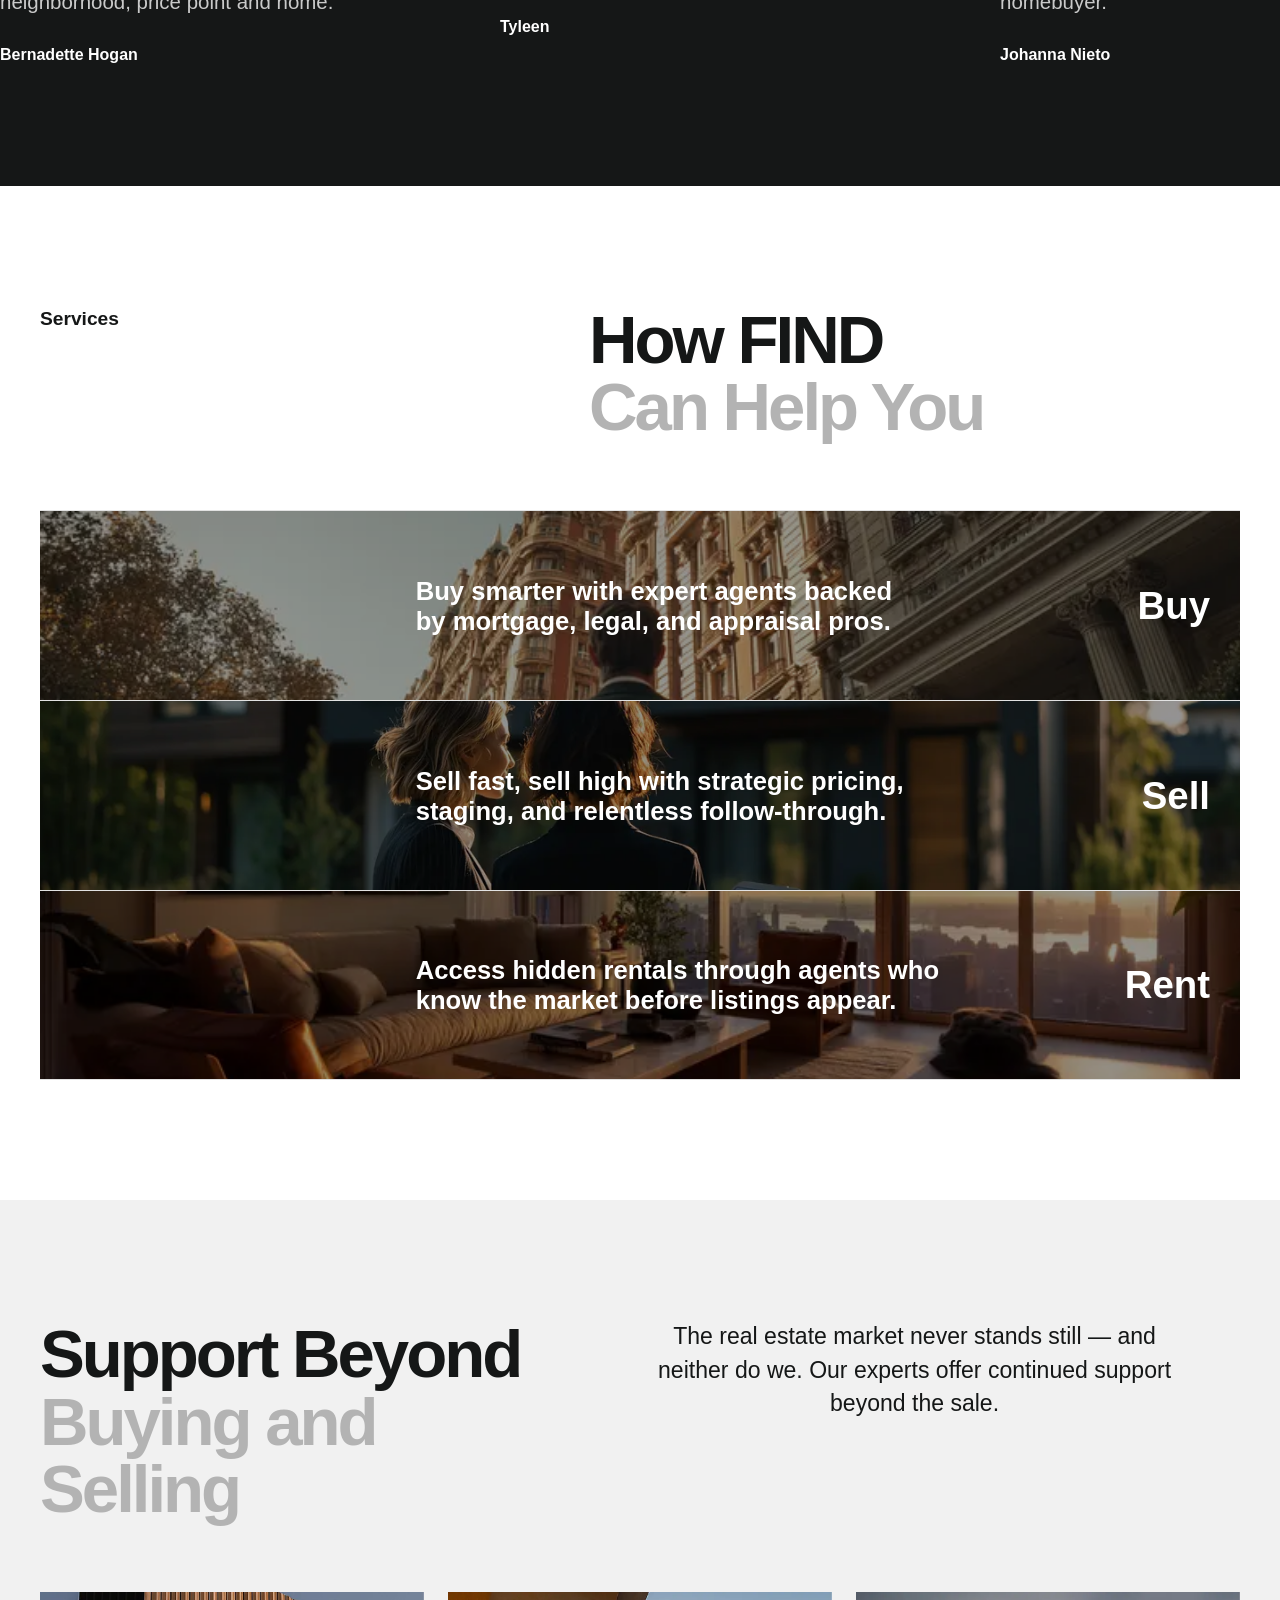
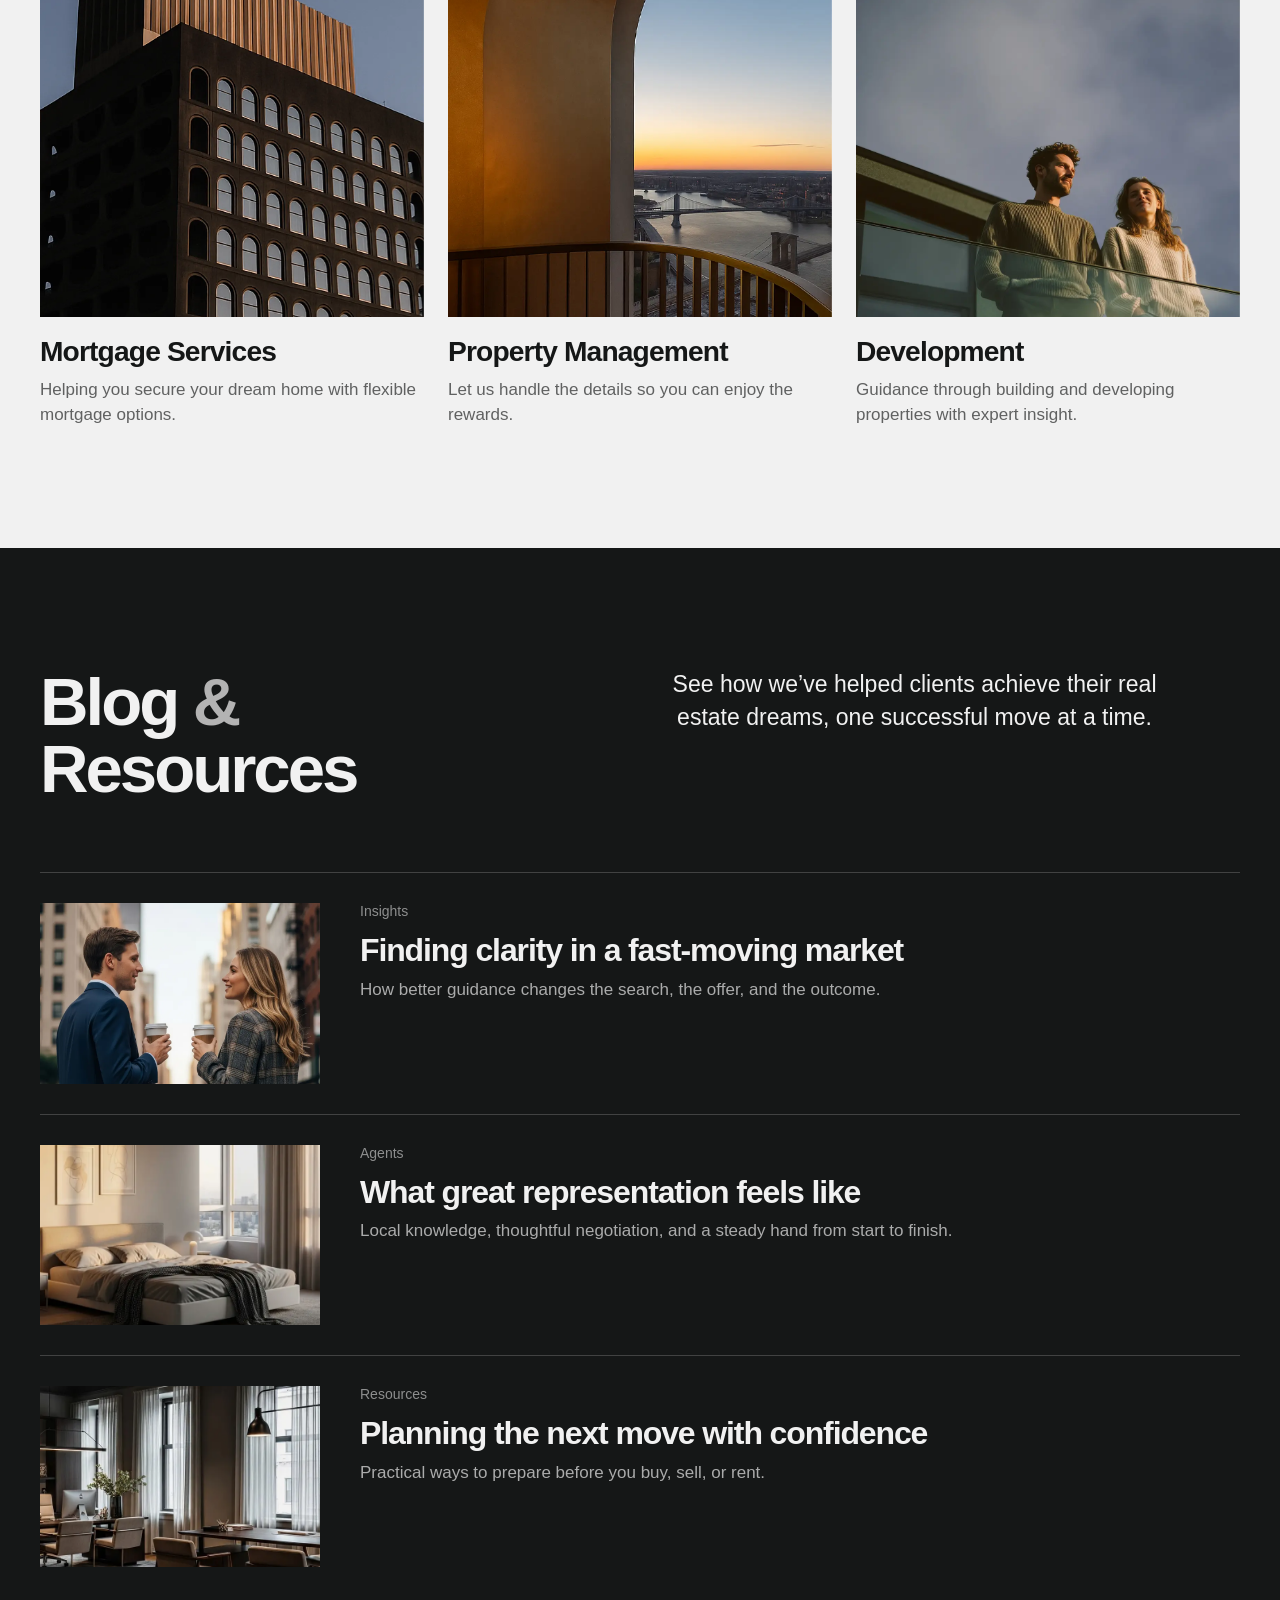
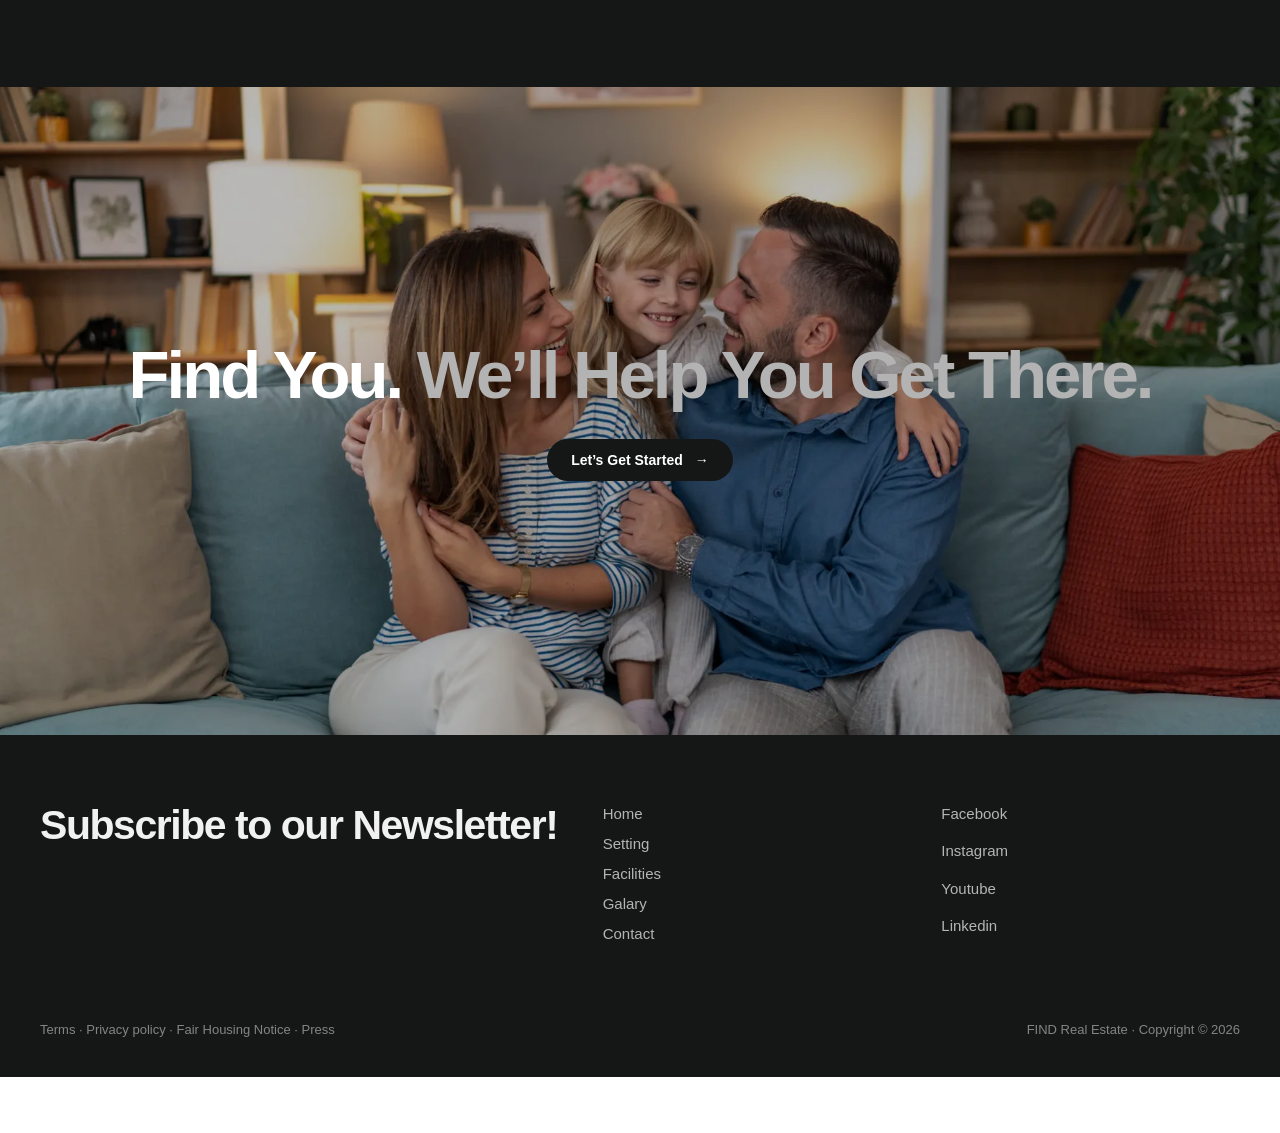
==== commit a2a96e80: "fix: restyle coworking benefits section" ====
--- a/hero-exact.html
+++ b/hero-exact.html
@@ -488,7 +488,8 @@
 
     .rewired {
       padding: 12rem 0;
-      background: #fff;
+      background: #202321;
+      color: #f4f4f0;
     }
 
     .steps-title {
@@ -499,17 +500,26 @@
       font-weight: 650;
     }
 
+    .steps-title .muted {
+      color: rgba(244, 244, 240, .48);
+    }
+
     .steps-list {
       counter-reset: step;
       display: grid;
       gap: 0;
+      padding: 1.2rem 3.2rem;
+      border-radius: 1.4rem;
+      background: #f7f7f4;
+      color: #151717;
+      overflow: hidden;
     }
 
     .step {
       counter-increment: step;
       position: relative;
       padding: 3.6rem 0 3.6rem 8rem;
-      border-top: 1px solid rgba(21, 23, 23, .12);
+      border-top: 1px solid rgba(21, 23, 23, .09);
       font-size: clamp(2.4rem, 2.8vw, 4.4rem);
       line-height: 1.08;
       letter-spacing: -.03em;
@@ -517,7 +527,7 @@
     }
 
     .step:last-child {
-      border-bottom: 1px solid rgba(21, 23, 23, .12);
+      border-bottom: 1px solid rgba(21, 23, 23, .09);
     }
 
     .step:before {
@@ -528,6 +538,11 @@
       font-size: 1.6rem;
       letter-spacing: 0;
       color: #b3b3b3;
+    }
+
+    .rewired .cta {
+      background: #f4f4f0;
+      color: #151717;
     }
 
     .agents {
@@ -1077,13 +1092,13 @@
     <section class="rewired reveal">
       <div class="container grid-2">
         <div>
-          <h2 class="steps-title">Real Estate,<br><span class="muted">Rewired.</span></h2>
-          <button class="cta" type="button">Start Your Search <span aria-hidden="true">→</span></button>
+          <h2 class="steps-title">Work Space,<br><span class="muted">Rewired.</span></h2>
+          <button class="cta" type="button">Book a Tour <span aria-hidden="true">→</span></button>
         </div>
         <div class="steps-list">
-          <div class="step">Talk to a Real Human. <span class="muted">We match you with an expert who actually listens.</span></div>
-          <div class="step">Get Clarity. <span class="muted">We define what you really need, not just what’s available.</span></div>
-          <div class="step">Move Forward. <span class="muted">We find what fits — and make it happen.</span></div>
+          <div class="step">No setup cost. <span class="muted">Move in fast without extra onboarding charges.</span></div>
+          <div class="step">PS5 chilling area. <span class="muted">Take a break, reset, and come back sharper.</span></div>
+          <div class="step">Healthy cafeteria. <span class="muted">Fresh food and coffee keep the workday easy.</span></div>
         </div>
       </div>
     </section>
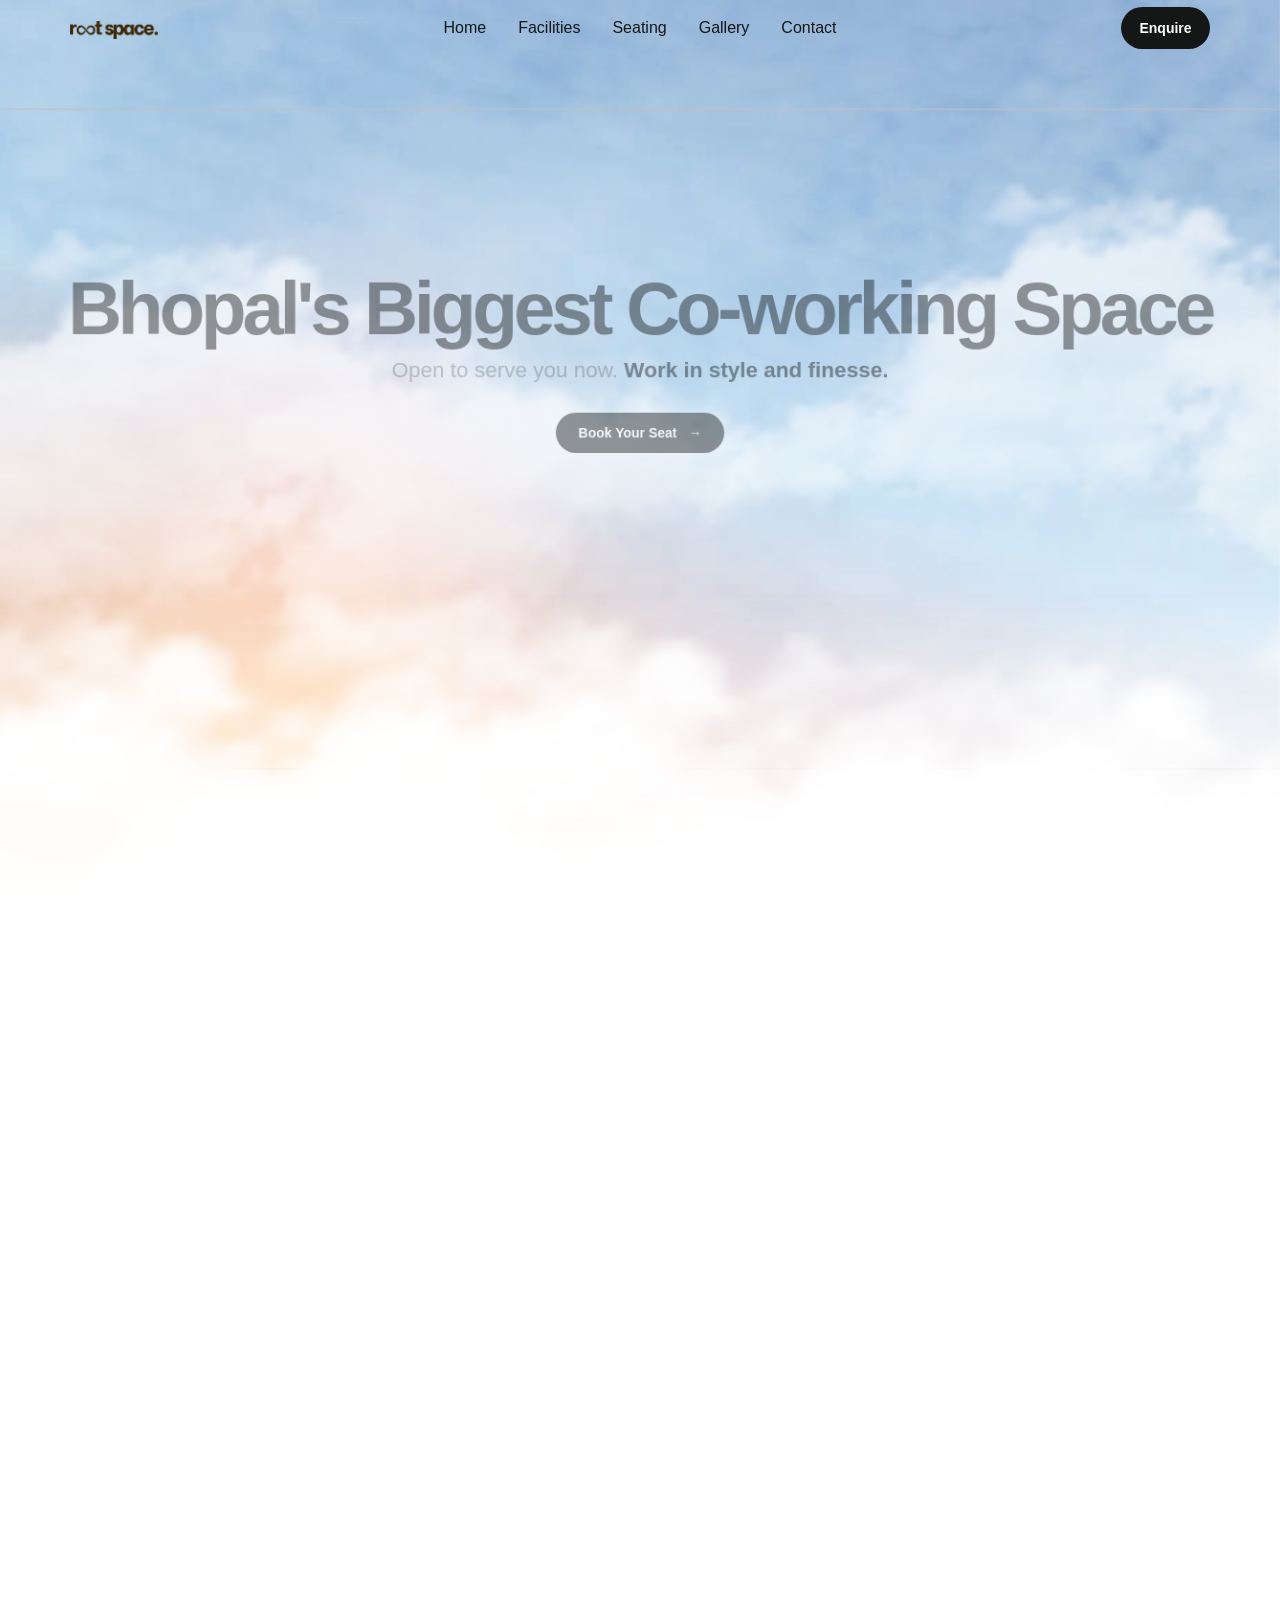
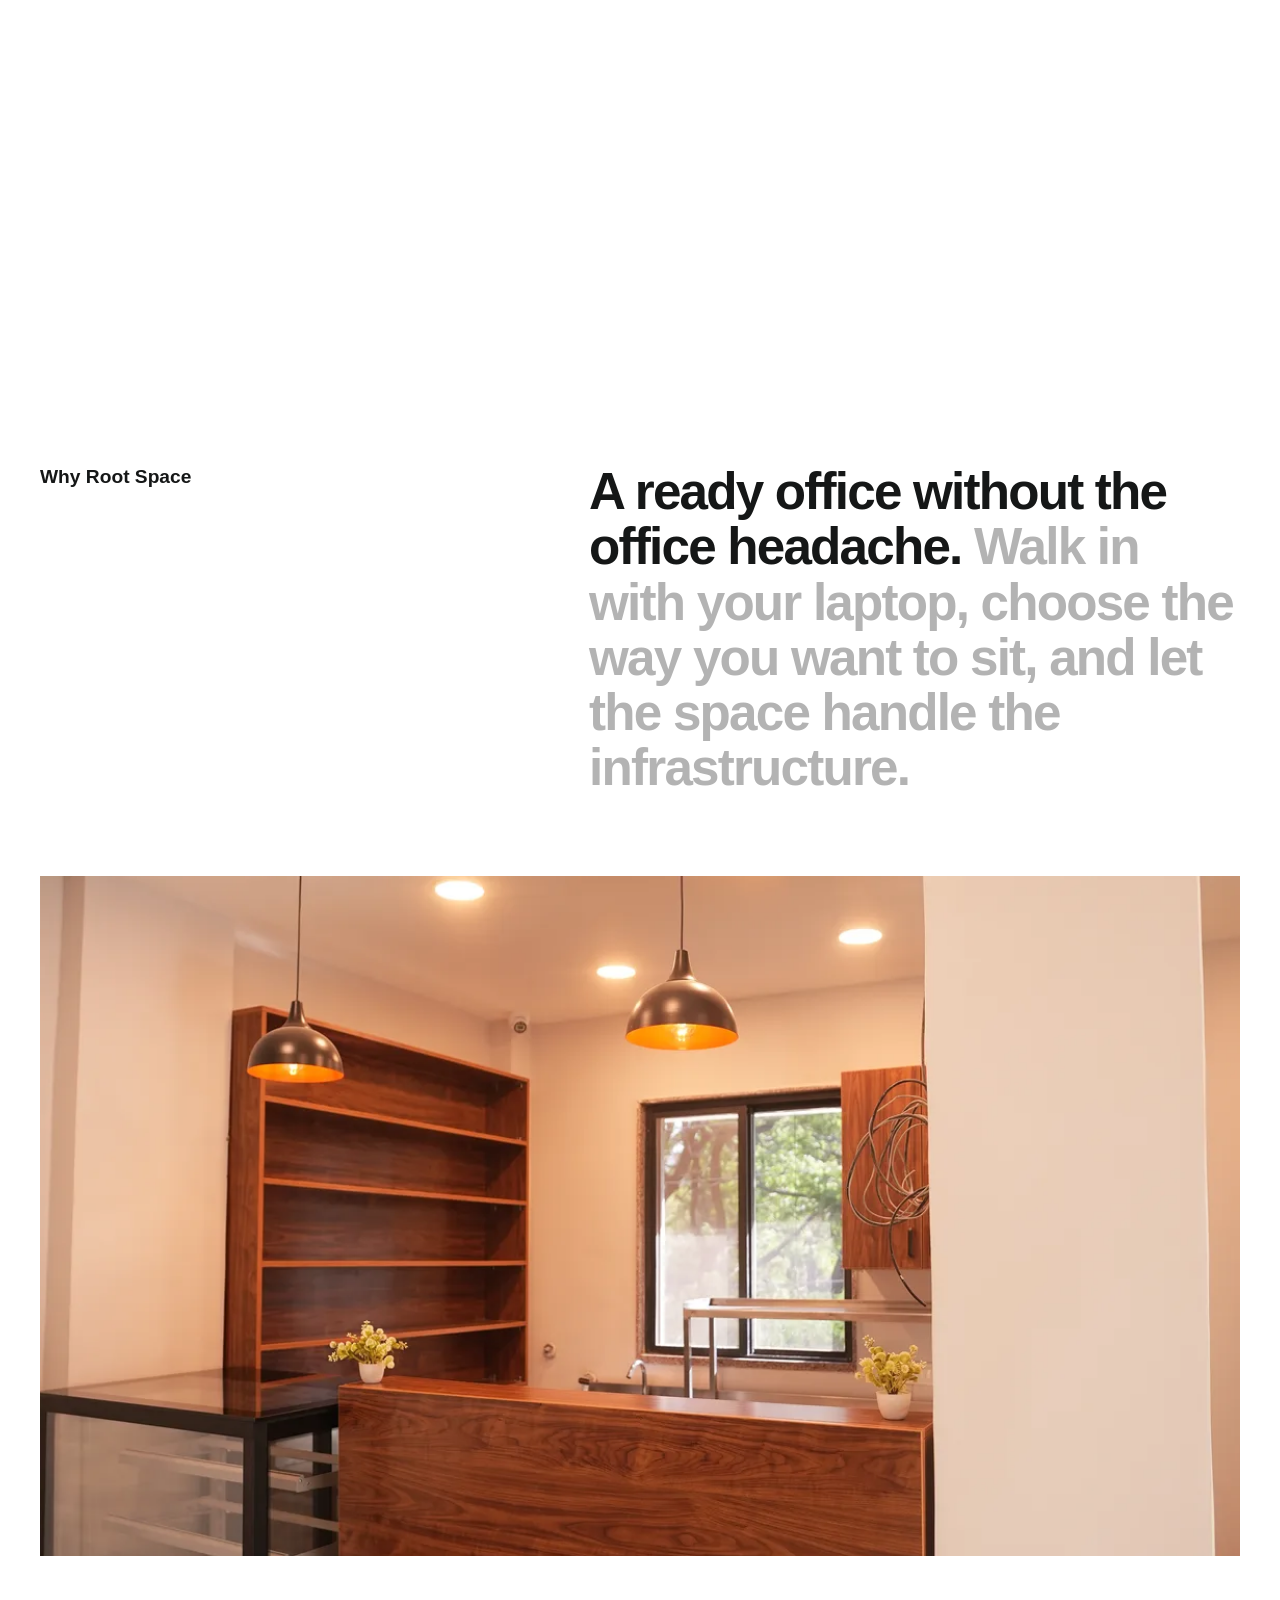
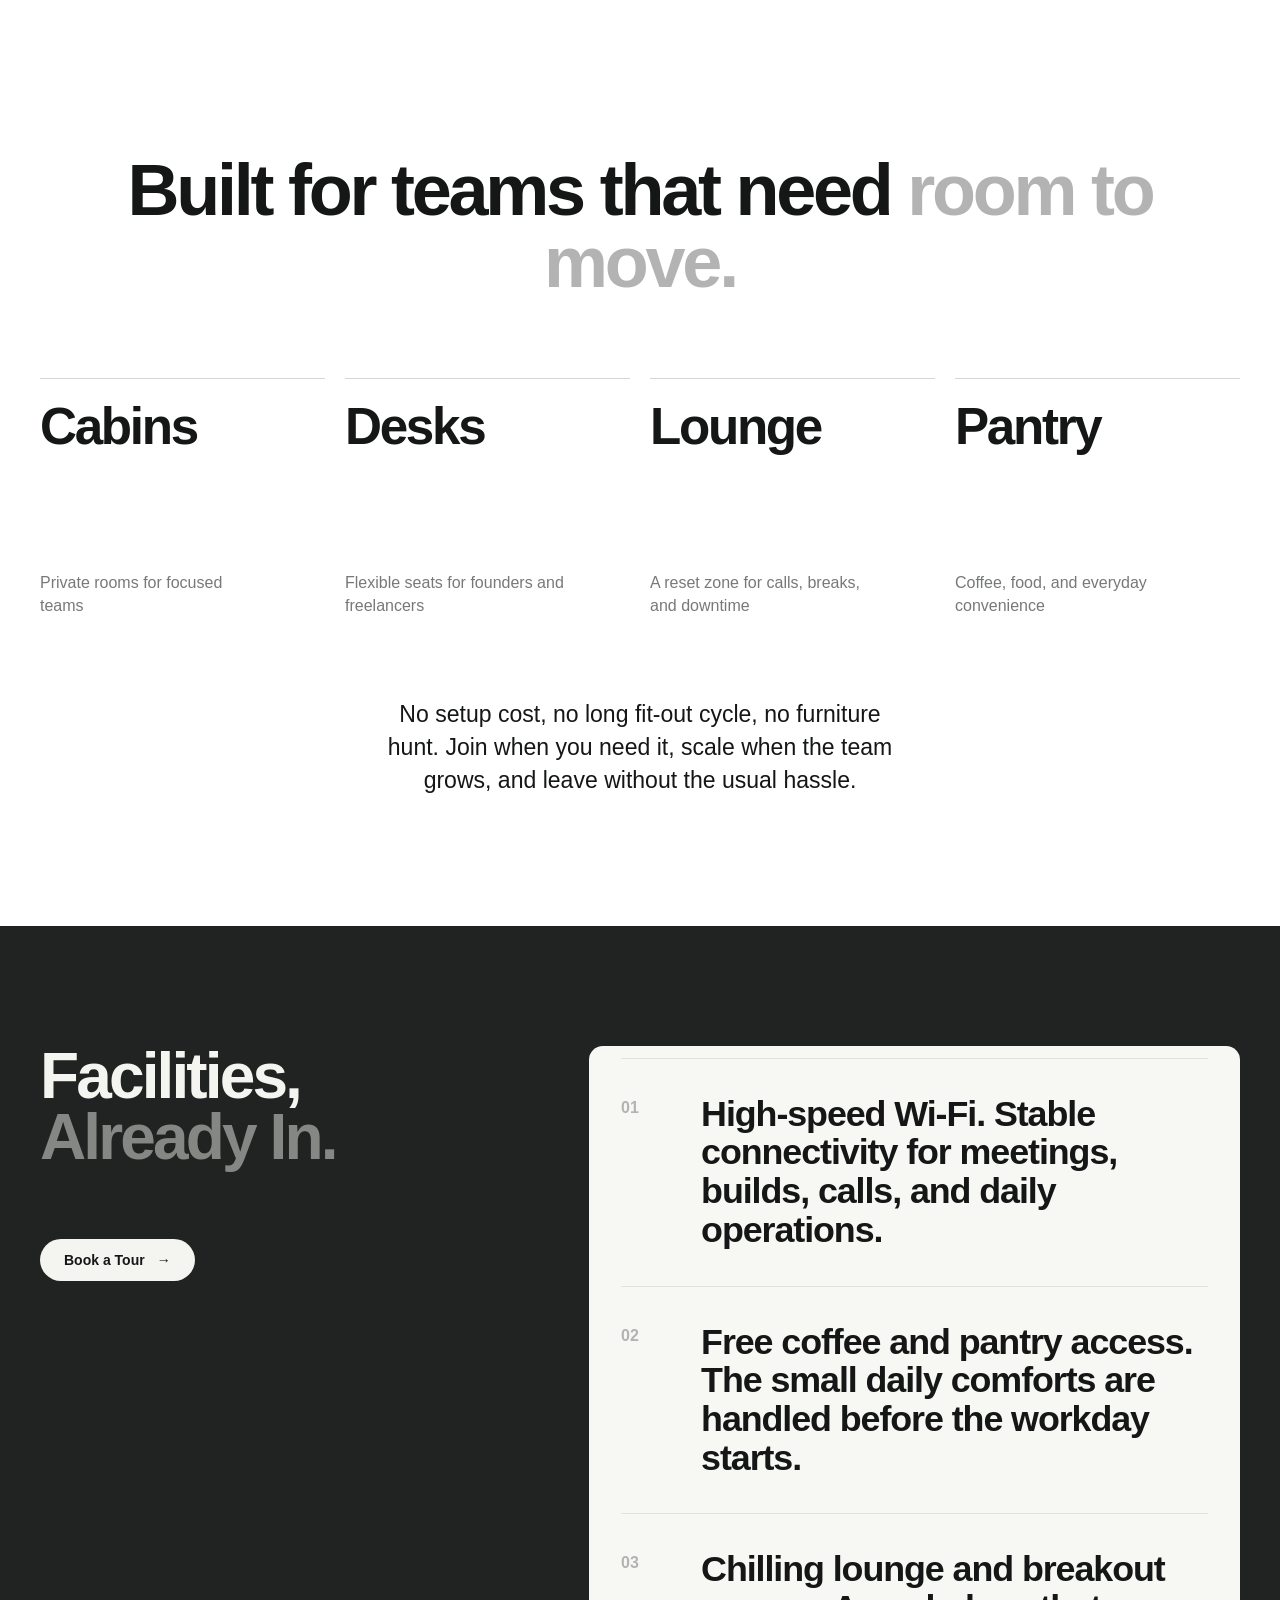
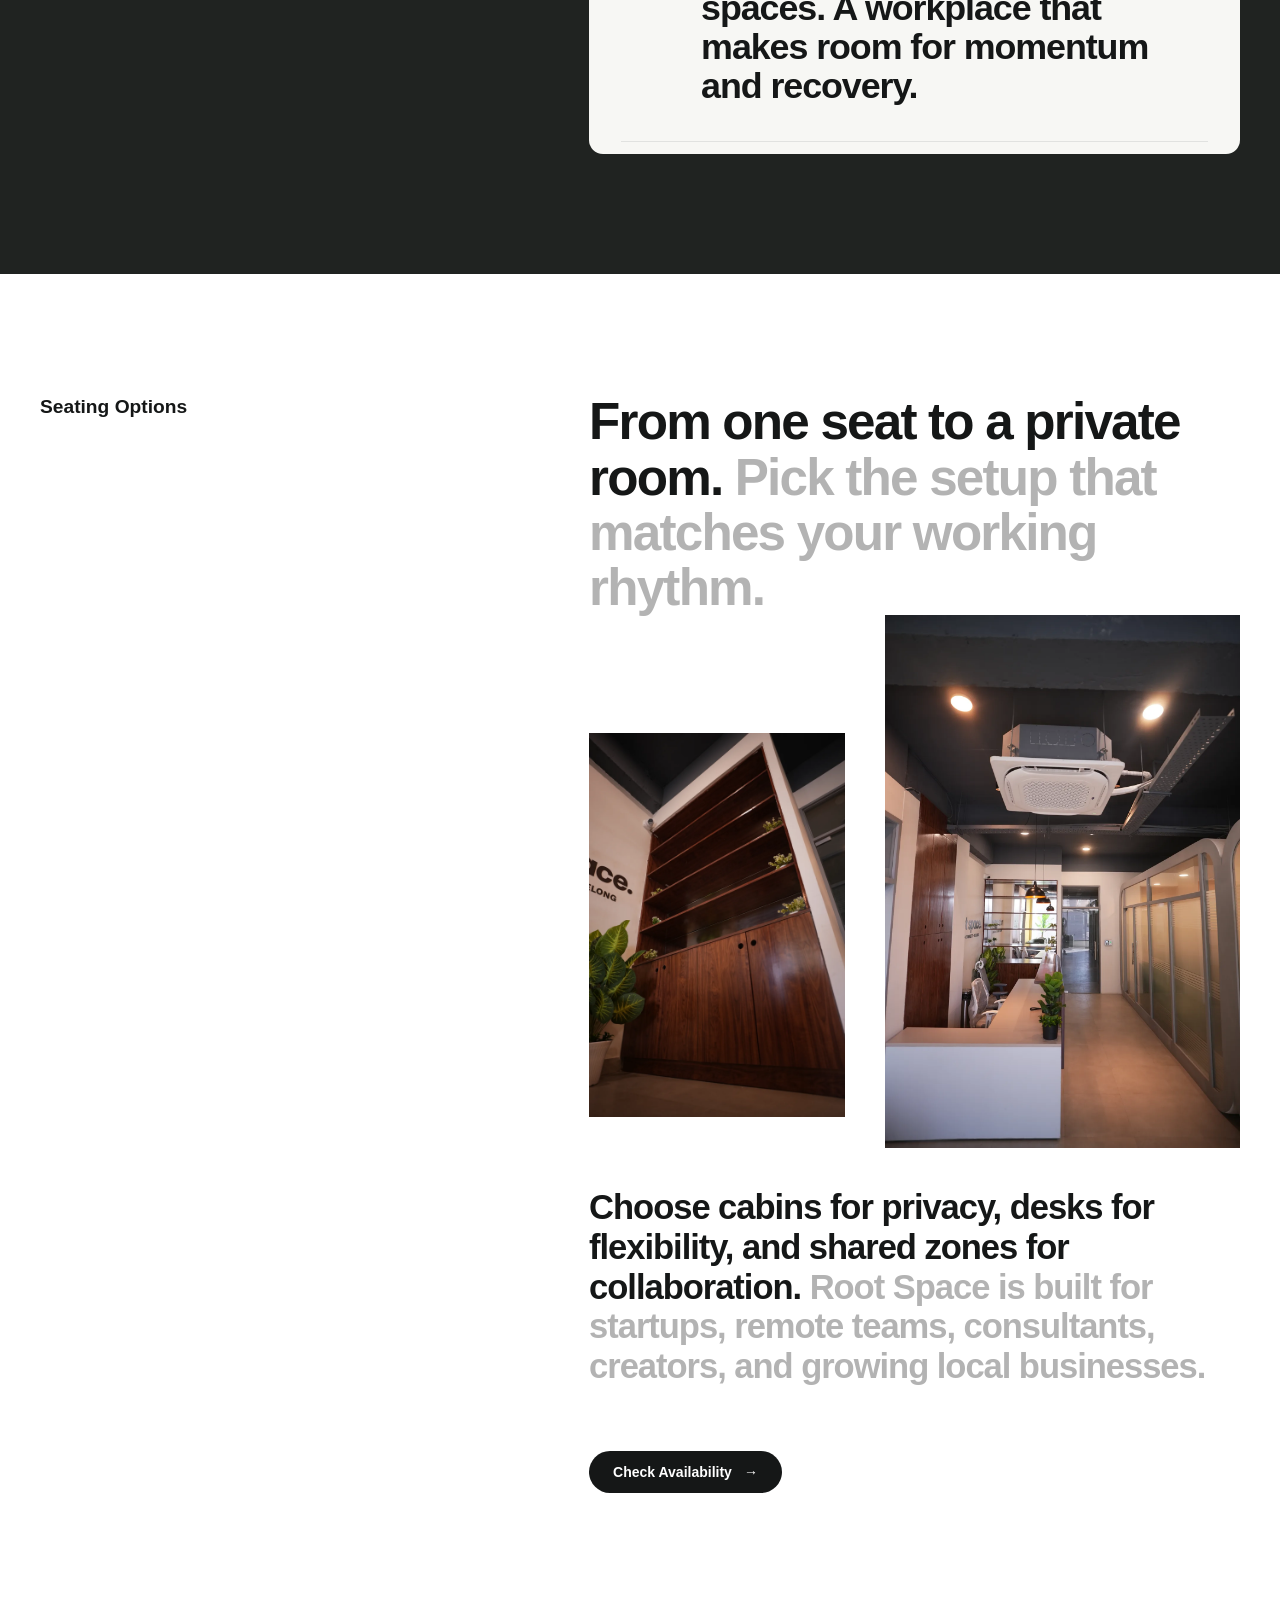
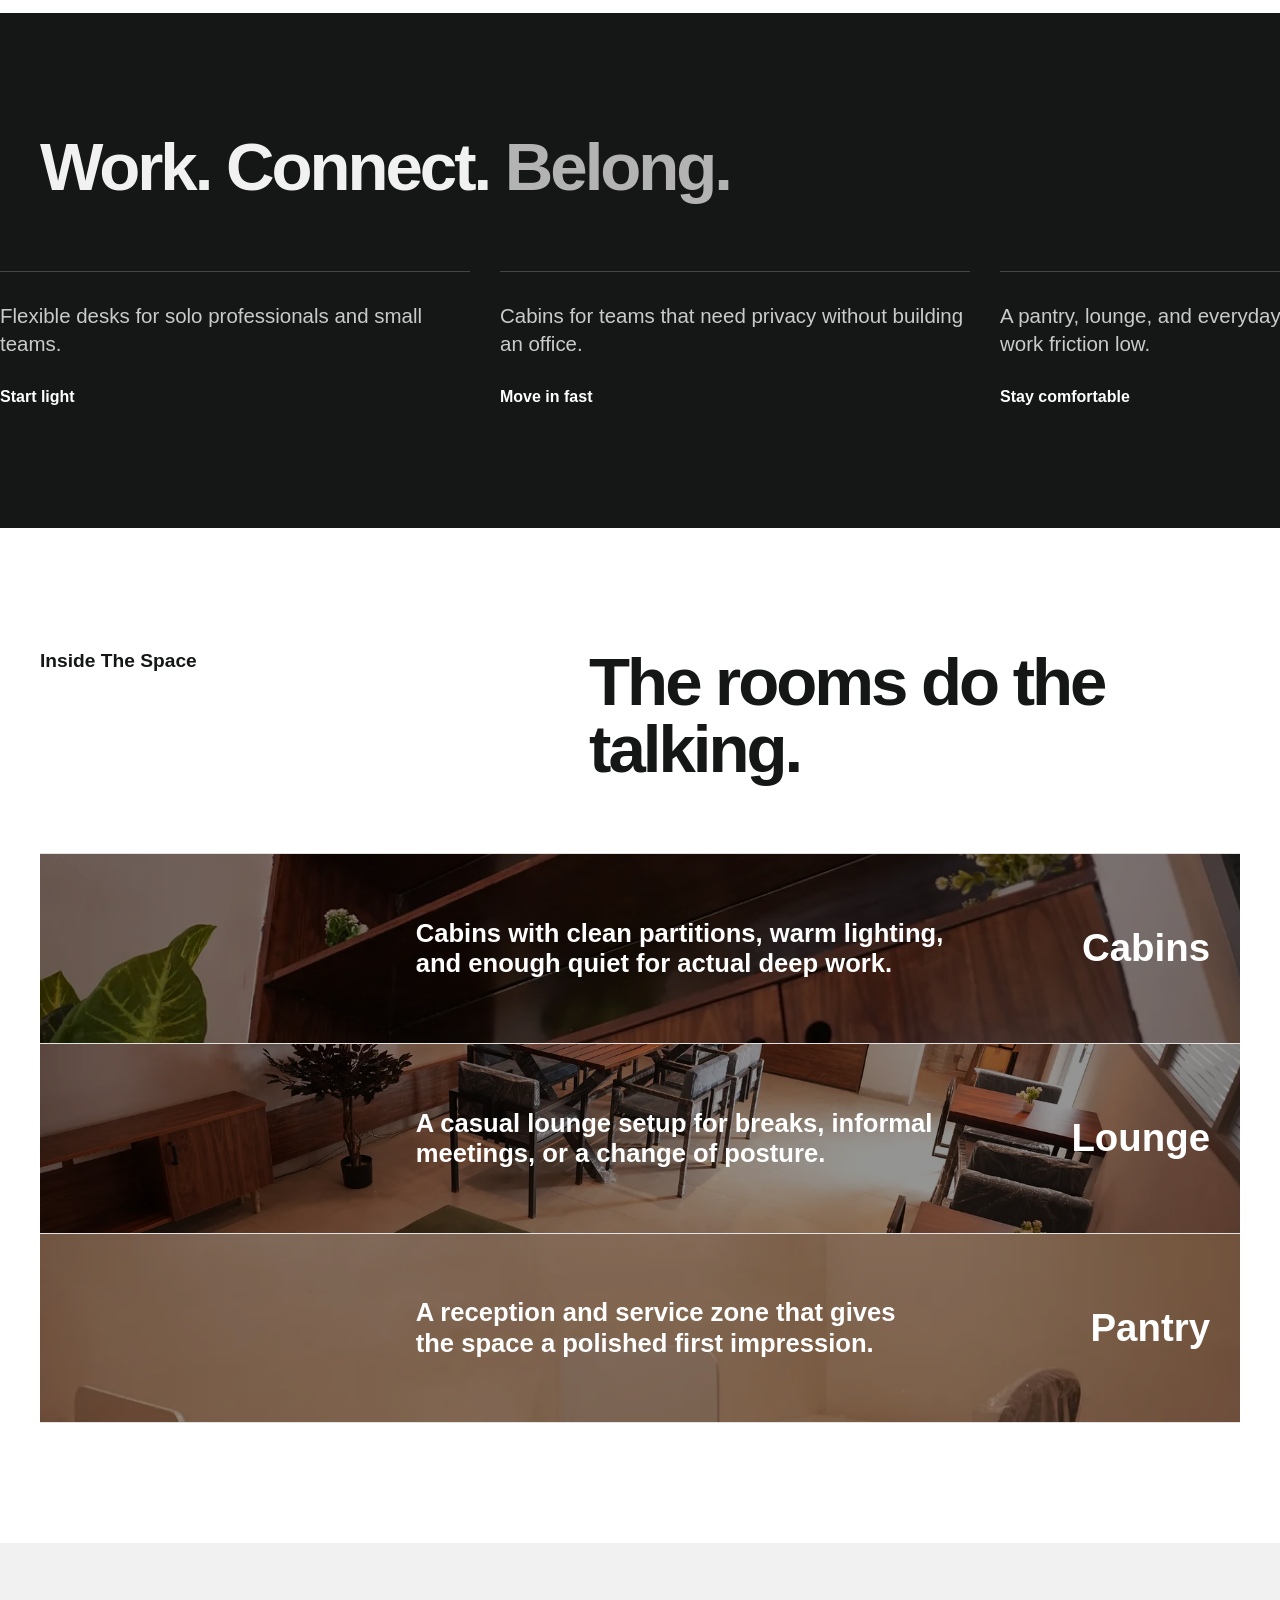
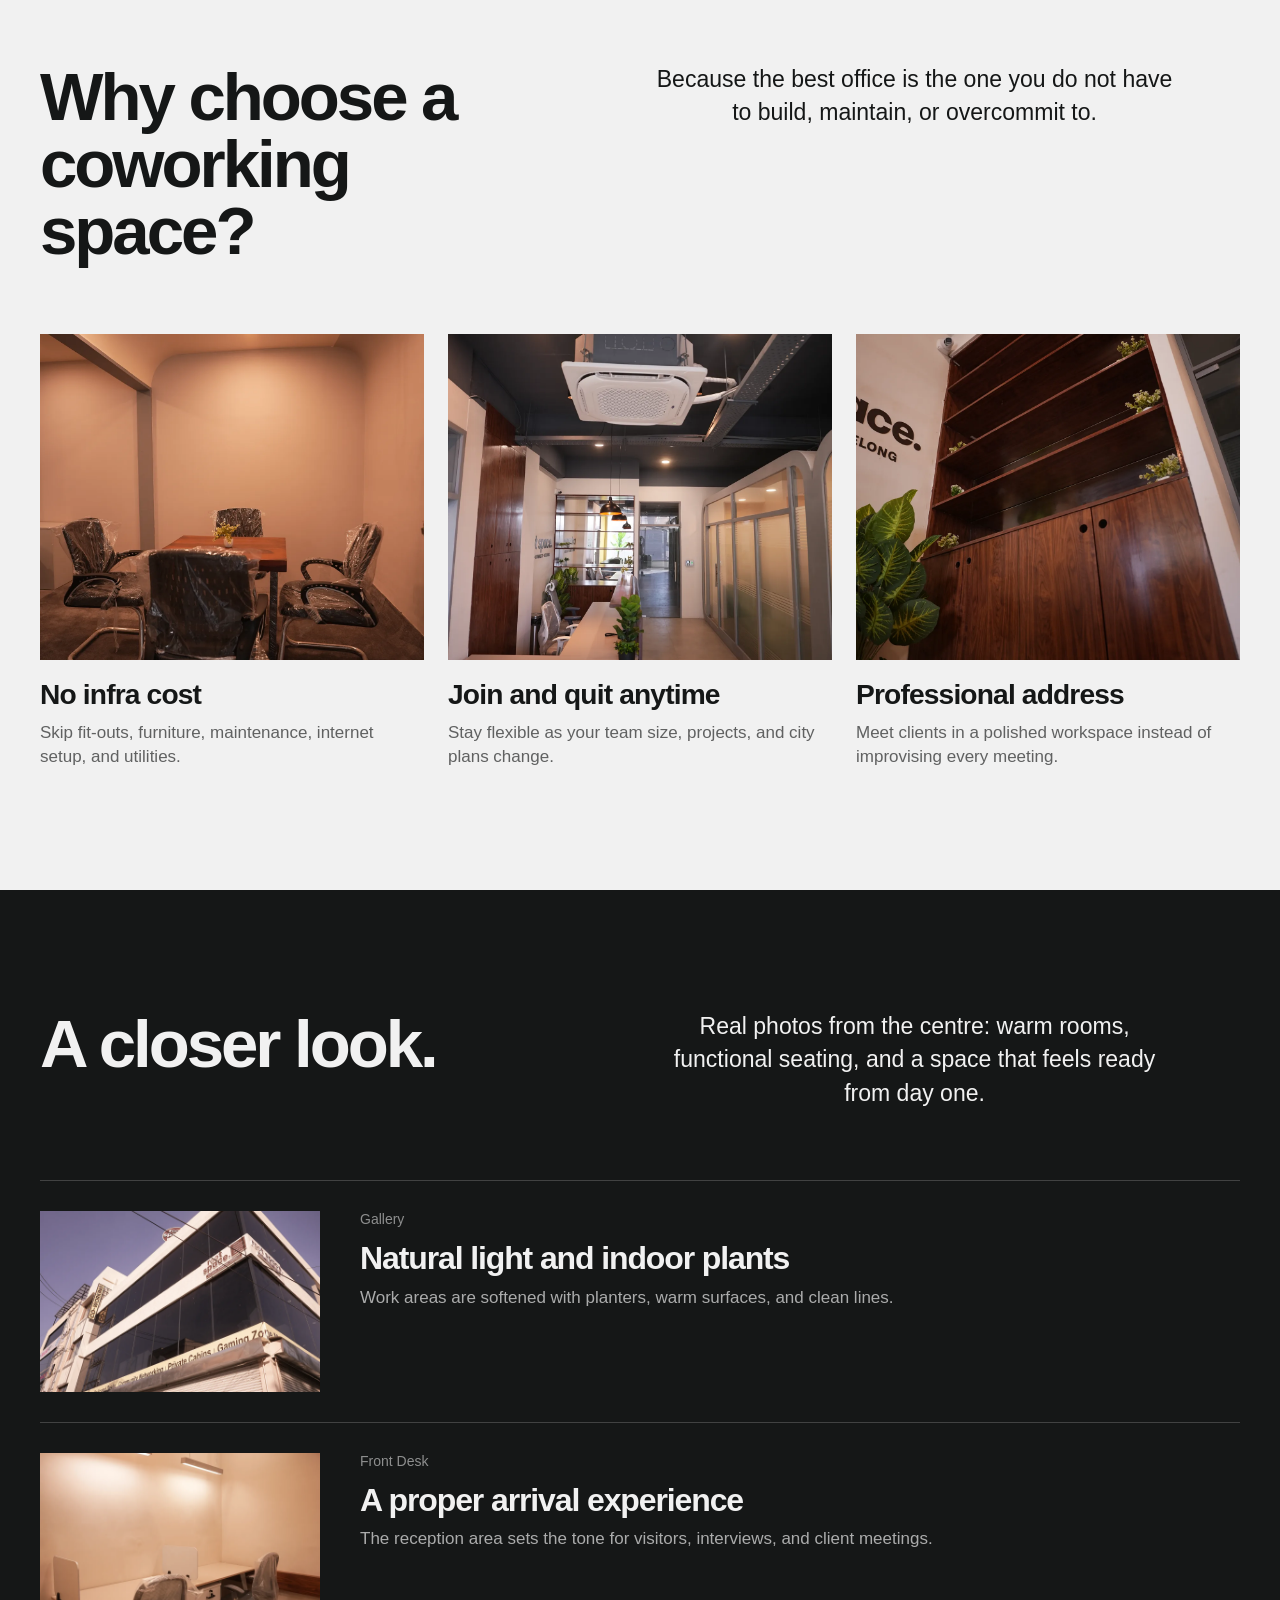
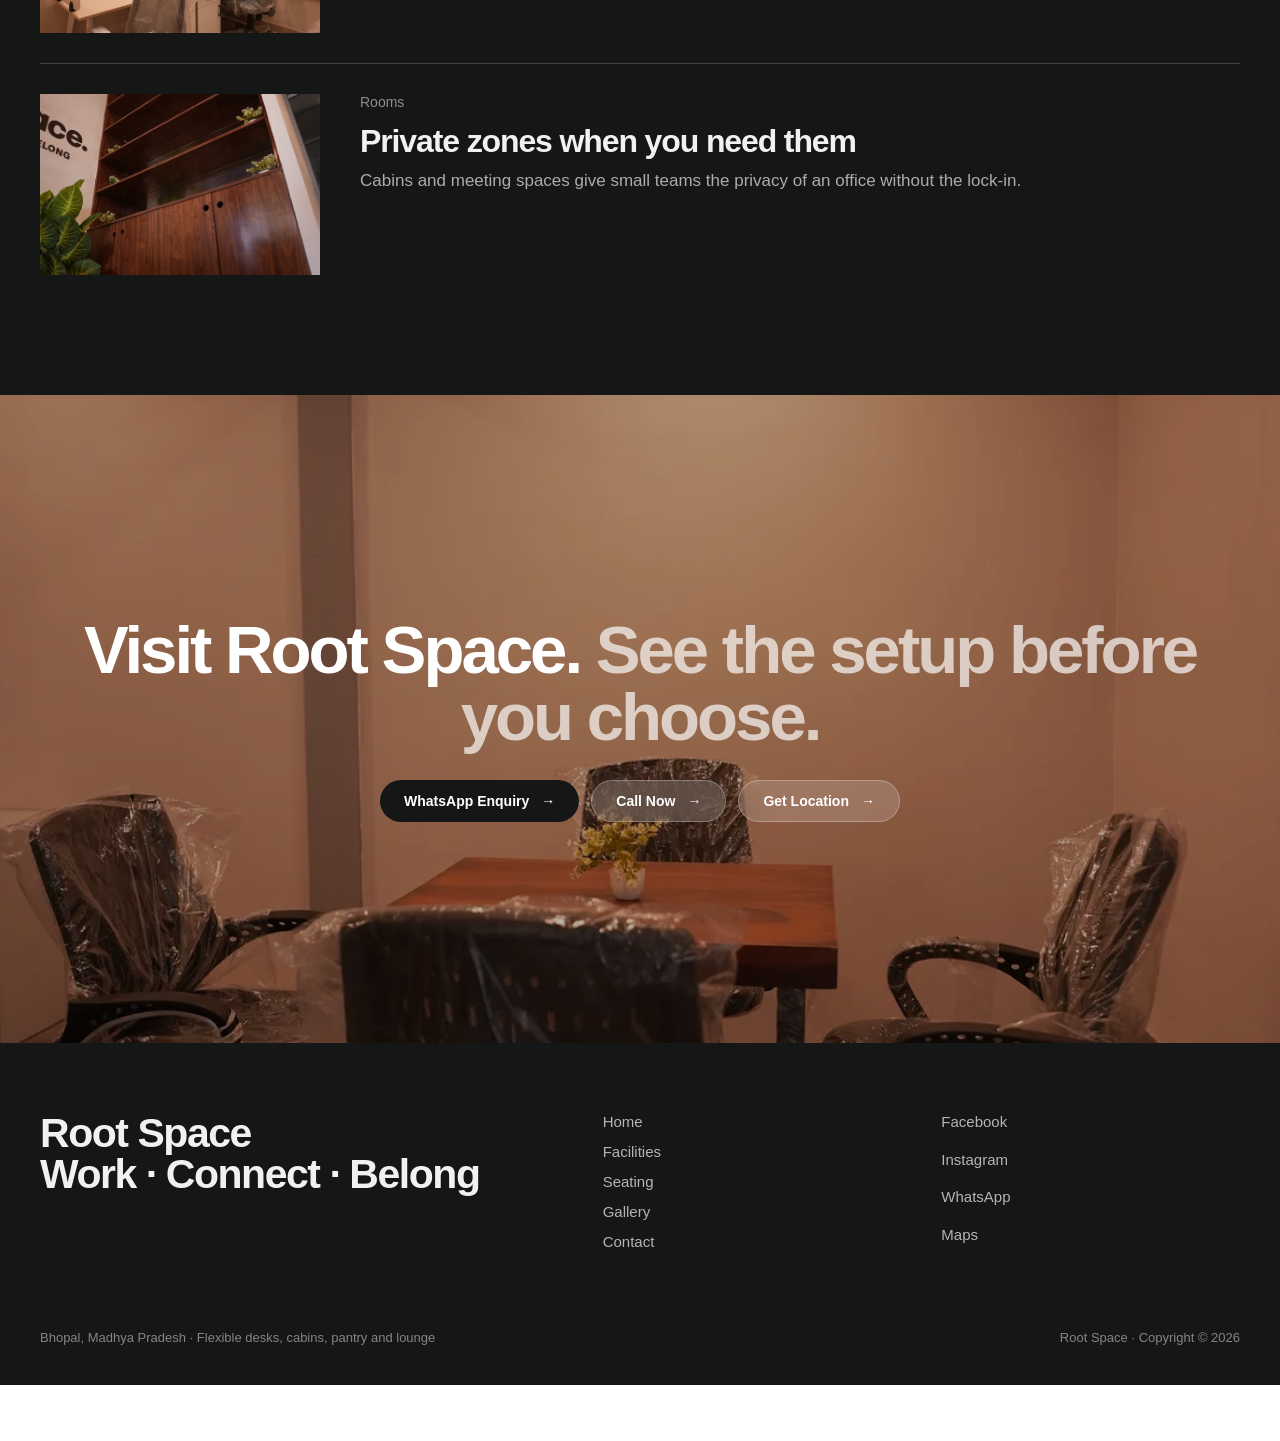
==== commit 3b24adee: "feat: update Root Space landing page" ====
--- a/hero-exact.html
+++ b/hero-exact.html
@@ -3,7 +3,7 @@
 <head>
   <meta charset="utf-8">
   <meta name="viewport" content="width=device-width, initial-scale=1">
-  <title>FIND Hero Replica</title>
+  <title>Root Space | Coworking Space in Bhopal</title>
   <style>
     :root {
       --ink: #151717;
@@ -55,6 +55,20 @@
       width: 100%;
       height: 100%;
       display: block;
+    }
+
+    .root-brand {
+      width: 8.8rem;
+      height: 4.4rem;
+      margin-top: .4rem;
+    }
+
+    .brand img {
+      width: 100%;
+      height: 100%;
+      display: block;
+      object-fit: contain;
+      object-position: left center;
     }
 
     .nav {
@@ -106,8 +120,7 @@
     }
 
     .scene,
-    .back,
-    .composite {
+    .back {
       position: absolute;
       inset: 0;
     }
@@ -132,42 +145,28 @@
       animation: back-in 4.5s cubic-bezier(.16, 1, .3, 1) .18s forwards;
     }
 
-    .house,
-    .composite-house {
+    .house {
       position: absolute;
-      top: 60vh;
-      left: 0;
-      right: 0;
-      height: 89.2vw;
+      top: 48vh;
+      left: 8vw;
+      right: 8vw;
+      height: min(62rem, 58vh);
       z-index: 2;
       transform-origin: bottom center;
       will-change: transform, opacity;
     }
 
-    .house img,
-    .composite-house img {
+    .house img {
       width: 100%;
       height: 100%;
-      object-fit: cover;
+      object-fit: contain;
+      object-position: bottom center;
       display: block;
+      filter: drop-shadow(0 4.2rem 5.5rem rgba(21, 23, 23, .22));
     }
 
     .house img {
       animation: house-in 3s cubic-bezier(.16, 1, .3, 1) .2s both;
-    }
-
-    .composite {
-      z-index: 3;
-      opacity: 0;
-      mask-image: url("#find-mask");
-      -webkit-mask-image: url("#find-mask");
-      mask-repeat: no-repeat;
-      -webkit-mask-repeat: no-repeat;
-      mask-size: 69.5rem 30.1rem;
-      -webkit-mask-size: 69.5rem 30.1rem;
-      mask-position: center center;
-      -webkit-mask-position: center center;
-      will-change: opacity;
     }
 
     .clouds {
@@ -214,69 +213,6 @@
       object-position: top center;
     }
 
-    .logo-outline {
-      position: absolute;
-      top: calc(50% - 15.05rem);
-      left: calc(50% - 34.75rem);
-      width: 69.5rem;
-      height: 30.1rem;
-      z-index: 6;
-      opacity: 0;
-      color: transparent;
-      will-change: opacity;
-    }
-
-    .logo-outline svg {
-      width: 100%;
-      height: 100%;
-      overflow: visible;
-    }
-
-    .logo-outline path {
-      fill: transparent;
-      stroke: #fff;
-      stroke-width: 2px;
-      stroke-dasharray: 1400;
-      stroke-dashoffset: 1400;
-    }
-
-    .reveal-wordmark {
-      position: absolute;
-      left: 50%;
-      top: 23.4rem;
-      z-index: 6;
-      display: none;
-      width: min(75rem, 86vw);
-      transform: translateX(-50%);
-      text-align: center;
-      opacity: 0;
-      font-weight: 900;
-      letter-spacing: -.08em;
-      line-height: .72;
-      color: transparent;
-      background-image: url("FIND Real Estate _ Purchase, Rent or Sell Commercial and Residential Real Estate_files/house.webp");
-      background-size: 92rem auto;
-      background-position: center 1rem;
-      background-repeat: no-repeat;
-      -webkit-background-clip: text;
-      background-clip: text;
-      will-change: opacity, transform;
-    }
-
-    .reveal-wordmark .find {
-      display: block;
-      font-size: clamp(14rem, 20vw, 27rem);
-    }
-
-    .reveal-wordmark .real-estate {
-      display: block;
-      margin-top: 1.8rem;
-      font-size: clamp(5rem, 7.8vw, 10.6rem);
-      line-height: .85;
-      letter-spacing: -.075em;
-      text-transform: none;
-    }
-
     .content {
       position: relative;
       z-index: 8;
@@ -295,12 +231,14 @@
     }
 
     h1 {
-      margin: 0;
-      font-size: clamp(5.2rem, 7.85vw, 10.7rem);
+      width: min(128rem, 100%);
+      margin: 0 auto;
+      font-size: clamp(5rem, 6.1vw, 8.4rem);
       line-height: 1;
       letter-spacing: -.055em;
       font-weight: 800;
-      white-space: nowrap;
+      white-space: normal;
+      text-wrap: balance;
     }
 
     .subcopy {
@@ -422,7 +360,8 @@
       clip-path: inset(0 round 0);
     }
 
-    .why-video video {
+    .why-video video,
+    .why-video img {
       width: 100%;
       height: 100%;
       object-fit: cover;
@@ -476,6 +415,50 @@
     .arrow-row img:nth-child(2) { transition-delay: .1s; }
     .arrow-row img:nth-child(3) { transition-delay: .2s; }
     .arrow-row img:nth-child(4) { transition-delay: .3s; }
+
+    .metric-row {
+      margin: 8rem auto;
+      display: grid;
+      grid-template-columns: repeat(4, minmax(0, 1fr));
+      gap: 2rem;
+      text-align: left;
+    }
+
+    .metric-row div {
+      min-height: 24rem;
+      display: flex;
+      flex-direction: column;
+      justify-content: space-between;
+      padding: 2.4rem 0 0;
+      border-top: 1px solid rgba(21, 23, 23, .18);
+      transform: translateY(3rem);
+      opacity: 0;
+      transition: transform .9s cubic-bezier(.16, 1, .3, 1), opacity .9s ease;
+    }
+
+    .metric-row div:nth-child(2) { transition-delay: .08s; }
+    .metric-row div:nth-child(3) { transition-delay: .16s; }
+    .metric-row div:nth-child(4) { transition-delay: .24s; }
+
+    .in-view .metric-row div {
+      transform: translateY(0);
+      opacity: 1;
+    }
+
+    .metric-row strong {
+      font-size: clamp(3.2rem, 4vw, 5.6rem);
+      line-height: .95;
+      letter-spacing: -.045em;
+      font-weight: 700;
+    }
+
+    .metric-row span {
+      width: min(22rem, 100%);
+      color: rgba(21, 23, 23, .58);
+      font-size: 1.6rem;
+      line-height: 1.45;
+      font-weight: 500;
+    }
 
     .center-text {
       width: min(52rem, 100%);
@@ -790,6 +773,33 @@
       padding: 4rem;
     }
 
+    .final-cta .muted {
+      color: rgba(255, 255, 255, .68);
+    }
+
+    .cta-row {
+      display: flex;
+      flex-wrap: wrap;
+      justify-content: center;
+      gap: 1.2rem;
+      margin-top: 3rem;
+    }
+
+    .cta-row .cta {
+      margin: 0;
+    }
+
+    .secondary-cta {
+      background: rgba(255, 255, 255, .16);
+      color: #fff;
+      border: 1px solid rgba(255, 255, 255, .28);
+      backdrop-filter: blur(14px);
+    }
+
+    .secondary-cta:hover {
+      background: rgba(255, 255, 255, .24);
+    }
+
     .site-footer {
       padding: 7rem 0 4rem;
       background: #151717;
@@ -867,6 +877,11 @@
 
       .brand {
         width: 5rem;
+      }
+
+      .root-brand {
+        width: 7.2rem;
+        height: 3.6rem;
       }
 
       .hero {
@@ -903,6 +918,15 @@
         margin: 5rem auto;
       }
 
+      .metric-row {
+        grid-template-columns: 1fr;
+        margin: 5rem auto;
+      }
+
+      .metric-row div {
+        min-height: 14rem;
+      }
+
       .step {
         padding-left: 4.8rem;
       }
@@ -917,6 +941,11 @@
         padding-right: 0;
       }
 
+      .cta-row {
+        flex-direction: column;
+        align-items: center;
+      }
+
       .copyright {
         flex-direction: column;
       }
@@ -929,10 +958,11 @@
         padding-top: 16rem;
       }
 
-      .house,
-      .composite-house {
-        height: 33.4rem;
-        top: 60vh;
+      .house {
+        top: 52vh;
+        left: 3vw;
+        right: 3vw;
+        height: 38rem;
       }
 
       .cloud:first-child {
@@ -951,24 +981,6 @@
 
       .smoke {
         height: 45rem;
-      }
-
-      .logo-outline {
-        top: calc(50% - 5.1rem);
-        left: calc(50% - 11.75rem);
-        width: 23.5rem;
-        height: 10.2rem;
-      }
-
-      .reveal-wordmark {
-        top: 27rem;
-        width: 88vw;
-        background-size: 42rem auto;
-      }
-
-      .composite {
-        mask-size: 23.5rem 10.2rem;
-        -webkit-mask-size: 23.5rem 10.2rem;
       }
 
       h1 {
@@ -1003,19 +1015,17 @@
   </svg>
 
   <header class="site-header">
-    <a class="brand" href="#" aria-label="FIND">
-      <svg xmlns="http://www.w3.org/2000/svg" fill="none" viewBox="0 0 975 280">
-        <path fill="currentColor" d="M836.06 1.01c77.3 0 139.94 62.69 139.94 140C976 218.33 913.35 281 836.06 281H702.61V1.01zm-52.82 80.17v119.44h44.58a59.5 59.5 0 0 0 42.21-17.5 59.7 59.7 0 0 0-42.2-101.94z"></path><path fill="currentColor" d="M595.45 183.2V1h80.14v279.99H556.68l-73.33-152.93V281H403.2V1h110.33z"></path><path fill="currentColor" d="M376.19 280.99h-141l61.26-140.29L235.2 1h141v279.99Z"></path><path fill="currentColor" d="M244.55 81.28H81.14v59.42h101.02v80.17H81.14v60.12H1V1h207.91z"></path>
-      </svg>
+    <a class="brand root-brand" href="#" aria-label="Root Space">
+      <img src="drive-assets/root-space/optimized/root-space-logo-cropped.webp" alt="Root Space">
     </a>
     <nav class="nav" aria-label="Primary">
       <a href="#">Home</a>
-      <a href="#">Setting</a>
       <a href="#">Facilities</a>
-      <a href="#">Galary</a>
+      <a href="#">Seating</a>
+      <a href="#">Gallery</a>
       <a href="#">Contact</a>
     </nav>
-    <a href="#" class="sign-in">Sign In</a>
+    <a href="#contact" class="sign-in">Enquire</a>
   </header>
 
   <main>
@@ -1026,12 +1036,7 @@
             <img class="layer-img" src="FIND Real Estate _ Purchase, Rent or Sell Commercial and Residential Real Estate_files/back.webp" alt="">
           </div>
           <div class="house" data-depth="house">
-            <img src="FIND Real Estate _ Purchase, Rent or Sell Commercial and Residential Real Estate_files/house.webp" alt="">
-          </div>
-          <div class="composite" data-depth="composite">
-            <div class="composite-house">
-              <img src="FIND Real Estate _ Purchase, Rent or Sell Commercial and Residential Real Estate_files/house.webp" alt="">
-            </div>
+            <img src="ChatGPT_Image_Apr_28__2026__09_09_01_PM-removebg-preview.png" alt="">
           </div>
           <div class="clouds">
             <div class="cloud" data-depth="cloud-left">
@@ -1041,15 +1046,6 @@
               <img class="layer-img" src="FIND Real Estate _ Purchase, Rent or Sell Commercial and Residential Real Estate_files/cloud.webp" alt="">
             </div>
           </div>
-          <div class="logo-outline" data-depth="logo">
-            <svg xmlns="http://www.w3.org/2000/svg" fill="none" viewBox="0 0 975 280">
-              <path d="M836.06 1.01c77.3 0 139.94 62.69 139.94 140C976 218.33 913.35 281 836.06 281H702.61V1.01zm-52.82 80.17v119.44h44.58a59.5 59.5 0 0 0 42.21-17.5 59.7 59.7 0 0 0-42.2-101.94z"></path><path d="M595.45 183.2V1h80.14v279.99H556.68l-73.33-152.93V281H403.2V1h110.33z"></path><path d="M376.19 280.99h-141l61.26-140.29L235.2 1h141v279.99Z"></path><path d="M244.55 81.28H81.14v59.42h101.02v80.17H81.14v60.12H1V1h207.91z"></path>
-            </svg>
-          </div>
-          <div class="reveal-wordmark" data-depth="wordmark" aria-hidden="true">
-            <span class="find">FIND</span>
-            <span class="real-estate">Real Estate</span>
-          </div>
           <div class="smoke" data-depth="smoke">
             <img class="layer-img" src="FIND Real Estate _ Purchase, Rent or Sell Commercial and Residential Real Estate_files/smoke.webp" alt="">
           </div>
@@ -1067,95 +1063,95 @@
     <section class="why reveal">
       <div class="container">
         <div class="grid-2">
-          <div class="section-label">Why FIND</div>
-          <p class="large-copy why-copy">Your life’s changing. Don’t just find a place — find what’s next. <span class="muted">We help you move forward with clarity, confidence, and the right agent by your side.</span></p>
+          <div class="section-label">Why Root Space</div>
+          <p class="large-copy why-copy">A ready office without the office headache. <span class="muted">Walk in with your laptop, choose the way you want to sit, and let the space handle the infrastructure.</span></p>
         </div>
         <div class="why-video">
-          <video src="FIND Real Estate _ Purchase, Rent or Sell Commercial and Residential Real Estate_files/why-us.mp4" autoplay muted loop playsinline></video>
+          <img src="drive-assets/root-space/optimized/200-dsc00916.webp" alt="Open desk seating at Root Space">
         </div>
       </div>
     </section>
 
     <section class="arrows-section reveal">
       <div class="container">
-        <h2 class="arrows-title">This isn’t just <span>about real estate.</span></h2>
-        <div class="arrow-row">
-          <img src="FIND Real Estate _ Purchase, Rent or Sell Commercial and Residential Real Estate_files/1.webp" alt="">
-          <img src="FIND Real Estate _ Purchase, Rent or Sell Commercial and Residential Real Estate_files/2.webp" alt="">
-          <img src="FIND Real Estate _ Purchase, Rent or Sell Commercial and Residential Real Estate_files/3.webp" alt="">
-          <img src="FIND Real Estate _ Purchase, Rent or Sell Commercial and Residential Real Estate_files/4.webp" alt="">
-        </div>
-        <p class="center-text">It’s about identity. Progress. Getting unstuck. You’re not just looking for a place. <span class="muted">You’re looking for alignment. That’s what we help you find.</span></p>
+        <h2 class="arrows-title">Built for teams that need <span>room to move.</span></h2>
+        <div class="metric-row">
+          <div><strong>Cabins</strong><span>Private rooms for focused teams</span></div>
+          <div><strong>Desks</strong><span>Flexible seats for founders and freelancers</span></div>
+          <div><strong>Lounge</strong><span>A reset zone for calls, breaks, and downtime</span></div>
+          <div><strong>Pantry</strong><span>Coffee, food, and everyday convenience</span></div>
+        </div>
+        <p class="center-text">No setup cost, no long fit-out cycle, no furniture hunt. <span class="muted">Join when you need it, scale when the team grows, and leave without the usual hassle.</span></p>
       </div>
     </section>
 
     <section class="rewired reveal">
       <div class="container grid-2">
         <div>
-          <h2 class="steps-title">Work Space,<br><span class="muted">Rewired.</span></h2>
-          <button class="cta" type="button">Book a Tour <span aria-hidden="true">→</span></button>
+          <h2 class="steps-title">Facilities,<br><span class="muted">Already In.</span></h2>
+          <a class="cta" href="#contact">Book a Tour <span aria-hidden="true">→</span></a>
         </div>
         <div class="steps-list">
-          <div class="step">No setup cost. <span class="muted">Move in fast without extra onboarding charges.</span></div>
-          <div class="step">PS5 chilling area. <span class="muted">Take a break, reset, and come back sharper.</span></div>
-          <div class="step">Healthy cafeteria. <span class="muted">Fresh food and coffee keep the workday easy.</span></div>
+          <div class="step">High-speed Wi-Fi. <span class="muted">Stable connectivity for meetings, builds, calls, and daily operations.</span></div>
+          <div class="step">Free coffee and pantry access. <span class="muted">The small daily comforts are handled before the workday starts.</span></div>
+          <div class="step">Chilling lounge and breakout spaces. <span class="muted">A workplace that makes room for momentum and recovery.</span></div>
         </div>
       </div>
     </section>
 
     <section class="agents reveal">
       <div class="container grid-2">
-        <div class="section-label">For Agents</div>
+        <div class="section-label">Seating Options</div>
         <div>
-          <div class="large-copy">Don’t Rent Your Career. <span class="muted">Own It.</span></div>
+          <div class="large-copy">From one seat to a private room. <span class="muted">Pick the setup that matches your working rhythm.</span></div>
           <div class="agent-media">
-            <img src="FIND Real Estate _ Purchase, Rent or Sell Commercial and Residential Real Estate_files/1_008.webp" alt="">
-            <img src="FIND Real Estate _ Purchase, Rent or Sell Commercial and Residential Real Estate_files/2_008.webp" alt="">
+            <img src="drive-assets/root-space/optimized/20-dsc00735.webp" alt="Private cabin at Root Space">
+            <img src="drive-assets/root-space/optimized/40-dsc00756.webp" alt="Dedicated desks at Root Space">
           </div>
-          <p class="agent-copy">At FIND, our agents don’t just work for the brand — they own a part of it. <span class="muted">We give top performers real equity, support, and leadership to thrive.</span></p>
-          <button class="cta" type="button">Join The Movement <span aria-hidden="true">→</span></button>
+          <p class="agent-copy">Choose cabins for privacy, desks for flexibility, and shared zones for collaboration. <span class="muted">Root Space is built for startups, remote teams, consultants, creators, and growing local businesses.</span></p>
+          <a class="cta" href="#contact">Check Availability <span aria-hidden="true">→</span></a>
         </div>
       </div>
     </section>
 
     <section class="testimonials reveal">
       <div class="container">
-        <h2 class="section-title">Don’t Take <span class="muted">Our Word for It.</span></h2>
+        <h2 class="section-title">Work. Connect. <span class="muted">Belong.</span></h2>
       </div>
       <div class="testimonial-track">
-        <div class="quote">“Michael was a great realtor. Such a hard worker, dedicated to helping us find the perfect neighborhood, price point and home.”<strong>Bernadette Hogan</strong></div>
-        <div class="quote">“Shirin was truly a blessing to work with. She helped us find our perfect condo in a great area.”<strong>Tyleen</strong></div>
-        <div class="quote">“Working with Mathew was an absolute pleasure, and I highly recommend him to any serious homebuyer.”<strong>Johanna Nieto</strong></div>
-        <div class="quote">“Fay helped me find a beautiful apartment on the Upper West Side that fit my needs like a glove.”<strong>Giavridis Theodore</strong></div>
-        <div class="quote">“Michael was a great realtor. Such a hard worker, dedicated to helping us find the perfect neighborhood, price point and home.”<strong>Bernadette Hogan</strong></div>
-        <div class="quote">“Shirin was truly a blessing to work with. She helped us find our perfect condo in a great area.”<strong>Tyleen</strong></div>
+        <div class="quote">Flexible desks for solo professionals and small teams.<strong>Start light</strong></div>
+        <div class="quote">Cabins for teams that need privacy without building an office.<strong>Move in fast</strong></div>
+        <div class="quote">A pantry, lounge, and everyday services that keep work friction low.<strong>Stay comfortable</strong></div>
+        <div class="quote">A large Bhopal coworking space designed for focus, calls, and collaboration.<strong>Scale calmly</strong></div>
+        <div class="quote">Flexible desks for solo professionals and small teams.<strong>Start light</strong></div>
+        <div class="quote">Cabins for teams that need privacy without building an office.<strong>Move in fast</strong></div>
       </div>
     </section>
 
     <section class="services reveal">
       <div class="container">
         <div class="grid-2">
-          <div class="section-label">Services</div>
-          <h2 class="section-title">How FIND<br><span class="muted">Can Help You</span></h2>
+          <div class="section-label">Inside The Space</div>
+          <h2 class="section-title">The rooms do the talking.</h2>
         </div>
         <div class="service-list">
           <div class="service">
-            <img src="FIND Real Estate _ Purchase, Rent or Sell Commercial and Residential Real Estate_files/buy.webp" alt="">
+            <img src="drive-assets/root-space/optimized/20-dsc00735.webp" alt="Private cabin at Root Space">
             <span></span>
-            <p>Buy smarter with expert agents backed by mortgage, legal, and appraisal pros.</p>
-            <div class="service-name">Buy</div>
+            <p>Cabins with clean partitions, warm lighting, and enough quiet for actual deep work.</p>
+            <div class="service-name">Cabins</div>
           </div>
           <div class="service">
-            <img src="FIND Real Estate _ Purchase, Rent or Sell Commercial and Residential Real Estate_files/sell.webp" alt="">
+            <img src="drive-assets/root-space/optimized/220-dsc00936.webp" alt="Lounge and pantry area at Root Space">
             <span></span>
-            <p>Sell fast, sell high with strategic pricing, staging, and relentless follow-through.</p>
-            <div class="service-name">Sell</div>
+            <p>A casual lounge setup for breaks, informal meetings, or a change of posture.</p>
+            <div class="service-name">Lounge</div>
           </div>
           <div class="service">
-            <img src="FIND Real Estate _ Purchase, Rent or Sell Commercial and Residential Real Estate_files/rent.webp" alt="">
+            <img src="drive-assets/root-space/optimized/140-dsc00856.webp" alt="Reception and pantry area at Root Space">
             <span></span>
-            <p>Access hidden rentals through agents who know the market before listings appear.</p>
-            <div class="service-name">Rent</div>
+            <p>A reception and service zone that gives the space a polished first impression.</p>
+            <div class="service-name">Pantry</div>
           </div>
         </div>
       </div>
@@ -1164,24 +1160,24 @@
     <section class="support reveal">
       <div class="container">
         <div class="grid-2">
-          <h2 class="section-title">Support Beyond<br><span class="muted">Buying and Selling</span></h2>
-          <p class="center-text">The real estate market never stands still — and neither do we. Our experts offer continued support beyond the sale.</p>
+          <h2 class="section-title">Why choose a coworking space?</h2>
+          <p class="center-text">Because the best office is the one you do not have to build, maintain, or overcommit to.</p>
         </div>
         <div class="support-items">
           <div class="support-item">
-            <img src="FIND Real Estate _ Purchase, Rent or Sell Commercial and Residential Real Estate_files/mortgage-services.webp" alt="">
-            <h3>Mortgage Services</h3>
-            <p>Helping you secure your dream home with flexible mortgage options.</p>
+            <img src="drive-assets/root-space/optimized/500-dsc01216.webp" alt="Exterior of Root Space">
+            <h3>No infra cost</h3>
+            <p>Skip fit-outs, furniture, maintenance, internet setup, and utilities.</p>
           </div>
           <div class="support-item">
-            <img src="FIND Real Estate _ Purchase, Rent or Sell Commercial and Residential Real Estate_files/property-management.webp" alt="">
-            <h3>Property Management</h3>
-            <p>Let us handle the details so you can enjoy the rewards.</p>
+            <img src="drive-assets/root-space/optimized/40-dsc00756.webp" alt="Work desks with planters">
+            <h3>Join and quit anytime</h3>
+            <p>Stay flexible as your team size, projects, and city plans change.</p>
           </div>
           <div class="support-item">
-            <img src="FIND Real Estate _ Purchase, Rent or Sell Commercial and Residential Real Estate_files/development.webp" alt="">
-            <h3>Development</h3>
-            <p>Guidance through building and developing properties with expert insight.</p>
+            <img src="drive-assets/root-space/optimized/20-dsc00735.webp" alt="Small private room at Root Space">
+            <h3>Professional address</h3>
+            <p>Meet clients in a polished workspace instead of improvising every meeting.</p>
           </div>
         </div>
       </div>
@@ -1190,31 +1186,35 @@
     <section class="posts reveal">
       <div class="container">
         <div class="grid-2">
-          <h2 class="section-title">Blog <span class="muted">&</span><br>Resources</h2>
-          <p class="center-text">See how we’ve helped clients achieve their real estate dreams, one successful move at a time.</p>
+          <h2 class="section-title">A closer look.</h2>
+          <p class="center-text">Real photos from the centre: warm rooms, functional seating, and a space that feels ready from day one.</p>
         </div>
         <div class="post-list">
           <article class="post">
-            <img src="FIND Real Estate _ Purchase, Rent or Sell Commercial and Residential Real Estate_files/1_010.webp" alt="">
-            <div><time>Insights</time><h3>Finding clarity in a fast-moving market</h3><p>How better guidance changes the search, the offer, and the outcome.</p></div>
+            <img src="drive-assets/root-space/optimized/520-dsc01236.webp" alt="Window seating at Root Space">
+            <div><time>Gallery</time><h3>Natural light and indoor plants</h3><p>Work areas are softened with planters, warm surfaces, and clean lines.</p></div>
           </article>
           <article class="post">
-            <img src="FIND Real Estate _ Purchase, Rent or Sell Commercial and Residential Real Estate_files/2_010.webp" alt="">
-            <div><time>Agents</time><h3>What great representation feels like</h3><p>Local knowledge, thoughtful negotiation, and a steady hand from start to finish.</p></div>
+            <img src="drive-assets/root-space/optimized/140-dsc00856.webp" alt="Reception desk at Root Space">
+            <div><time>Front Desk</time><h3>A proper arrival experience</h3><p>The reception area sets the tone for visitors, interviews, and client meetings.</p></div>
           </article>
           <article class="post">
-            <img src="FIND Real Estate _ Purchase, Rent or Sell Commercial and Residential Real Estate_files/3_006.webp" alt="">
-            <div><time>Resources</time><h3>Planning the next move with confidence</h3><p>Practical ways to prepare before you buy, sell, or rent.</p></div>
+            <img src="drive-assets/root-space/optimized/20-dsc00735.webp" alt="Private room at Root Space">
+            <div><time>Rooms</time><h3>Private zones when you need them</h3><p>Cabins and meeting spaces give small teams the privacy of an office without the lock-in.</p></div>
           </article>
         </div>
       </div>
     </section>
 
-    <section class="final-cta reveal">
-      <img src="FIND Real Estate _ Purchase, Rent or Sell Commercial and Residential Real Estate_files/bg.webp" alt="">
+    <section class="final-cta reveal" id="contact">
+      <img src="drive-assets/root-space/optimized/500-dsc01216.webp" alt="Root Space exterior in Bhopal">
       <div class="final-cta-content">
-        <h2 class="section-title">Find You. <span class="muted">We’ll Help You Get There.</span></h2>
-        <button class="cta" type="button">Let’s Get Started <span aria-hidden="true">→</span></button>
+        <h2 class="section-title">Visit Root Space. <span class="muted">See the setup before you choose.</span></h2>
+        <div class="cta-row">
+          <a class="cta" href="https://wa.me/" target="_blank" rel="noreferrer">WhatsApp Enquiry <span aria-hidden="true">→</span></a>
+          <a class="cta secondary-cta" href="tel:">Call Now <span aria-hidden="true">→</span></a>
+          <a class="cta secondary-cta" href="https://www.google.com/maps/search/?api=1&query=Root%20Space%20Bhopal" target="_blank" rel="noreferrer">Get Location <span aria-hidden="true">→</span></a>
+        </div>
       </div>
     </section>
   </main>
@@ -1222,24 +1222,24 @@
   <footer class="site-footer">
     <div class="container">
       <div class="footer-grid">
-        <div class="footer-title">Subscribe to our Newsletter!</div>
+        <div class="footer-title">Root Space<br>Work · Connect · Belong</div>
         <nav class="footer-links" aria-label="Footer">
           <a href="#">Home</a>
-          <a href="#">Setting</a>
           <a href="#">Facilities</a>
-          <a href="#">Galary</a>
+          <a href="#">Seating</a>
+          <a href="#">Gallery</a>
           <a href="#">Contact</a>
         </nav>
         <nav class="footer-links" aria-label="Social">
           <a href="#">Facebook</a>
           <a href="#">Instagram</a>
-          <a href="#">Youtube</a>
-          <a href="#">Linkedin</a>
+          <a href="#">WhatsApp</a>
+          <a href="#">Maps</a>
         </nav>
       </div>
       <div class="copyright">
-        <span>Terms · Privacy policy · Fair Housing Notice · Press</span>
-        <span>FIND Real Estate · Copyright © 2026</span>
+        <span>Bhopal, Madhya Pradesh · Flexible desks, cabins, pantry and lounge</span>
+        <span>Root Space · Copyright © 2026</span>
       </div>
     </div>
   </footer>
@@ -1249,12 +1249,10 @@
     const layers = {
       back: document.querySelector("[data-depth='back']"),
       house: document.querySelector("[data-depth='house']"),
-      composite: document.querySelector("[data-depth='composite']"),
       cloudLeft: document.querySelector("[data-depth='cloud-left']"),
       cloudRight: document.querySelector("[data-depth='cloud-right']"),
       smoke: document.querySelector("[data-depth='smoke']"),
-      content: document.querySelector("[data-depth='content']"),
-      logo: document.querySelector("[data-depth='logo']")
+      content: document.querySelector("[data-depth='content']")
     };
 
     function clamp(value, min = 0, max = 1) {
@@ -1277,25 +1275,16 @@
 
     function renderHero(progress) {
       const intro = clamp(progress / 0.82);
-      const logoTrace = smoothstep((progress - 0.2) / 0.12);
-      const logoFade = 1 - smoothstep((progress - 0.322) / 0.24);
-      const maskFade = smoothstep((progress - 0.36) / 0.13);
+      const buildingFade = 1 - smoothstep((progress - 0.78) / 0.16);
 
       layers.back.style.transform = `scale(${1 + progress * 0.05})`;
-      layers.house.style.transform = `translateY(${-40 * intro}%) scale(${1 + intro * 0.3})`;
+      layers.house.style.transform = `translateY(${-82 * intro}%) scale(${1 + intro * 0.62})`;
+      layers.house.style.opacity = `${buildingFade}`;
       layers.smoke.style.transform = `translateY(${70 - intro * 70}%)`;
       layers.cloudLeft.style.transform = `translateX(${-15 * intro}%)`;
       layers.cloudRight.style.transform = `translateX(${15 * intro}%)`;
       layers.content.style.transform = `translateY(${20 * intro}%) scale(${1 - intro * 0.1})`;
       layers.content.style.opacity = `${1 - clamp(intro * 1.3)}`;
-      layers.composite.style.opacity = `${maskFade}`;
-      layers.house.style.opacity = `${1 - maskFade}`;
-      layers.logo.style.opacity = `${logoTrace * logoFade}`;
-
-      const paths = layers.logo.querySelectorAll("path");
-      paths.forEach((path) => {
-        path.style.strokeDashoffset = `${1400 - 1400 * logoTrace}`;
-      });
     }
 
     function updateHeroTarget() {
